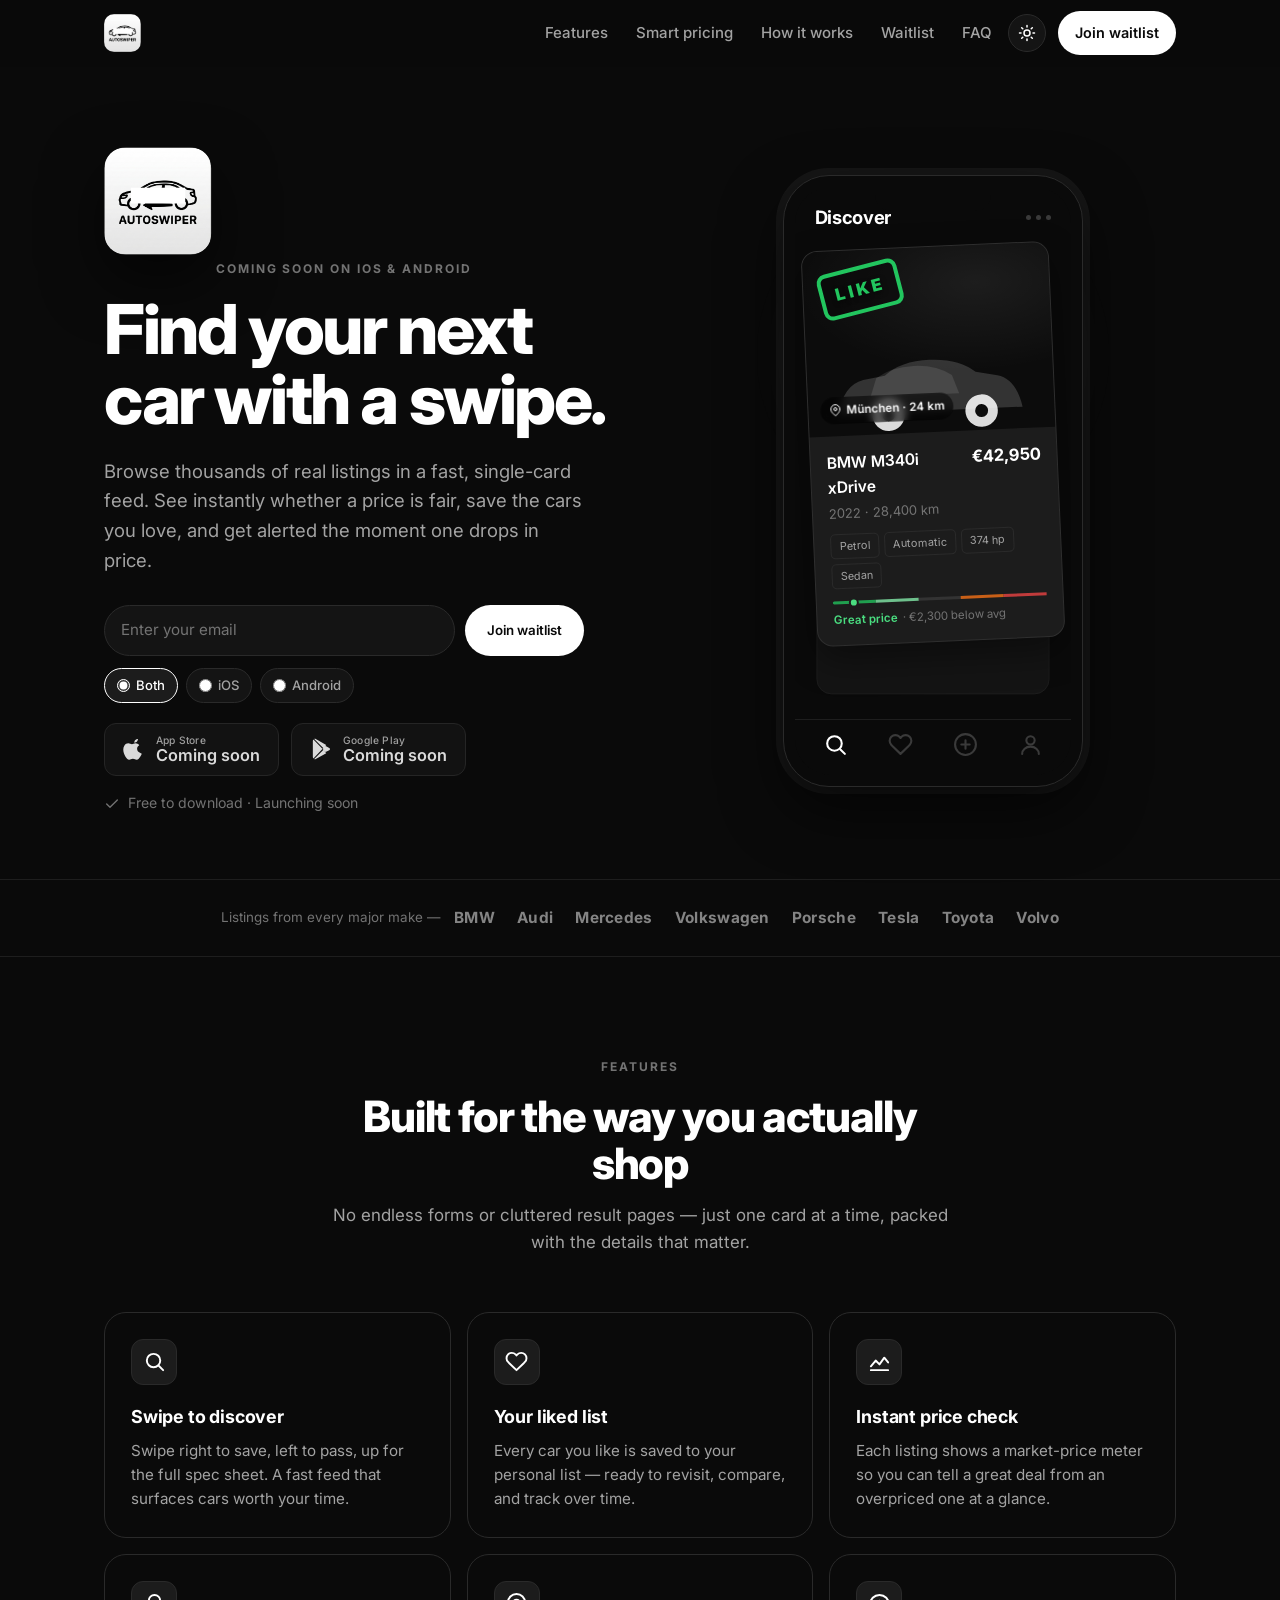
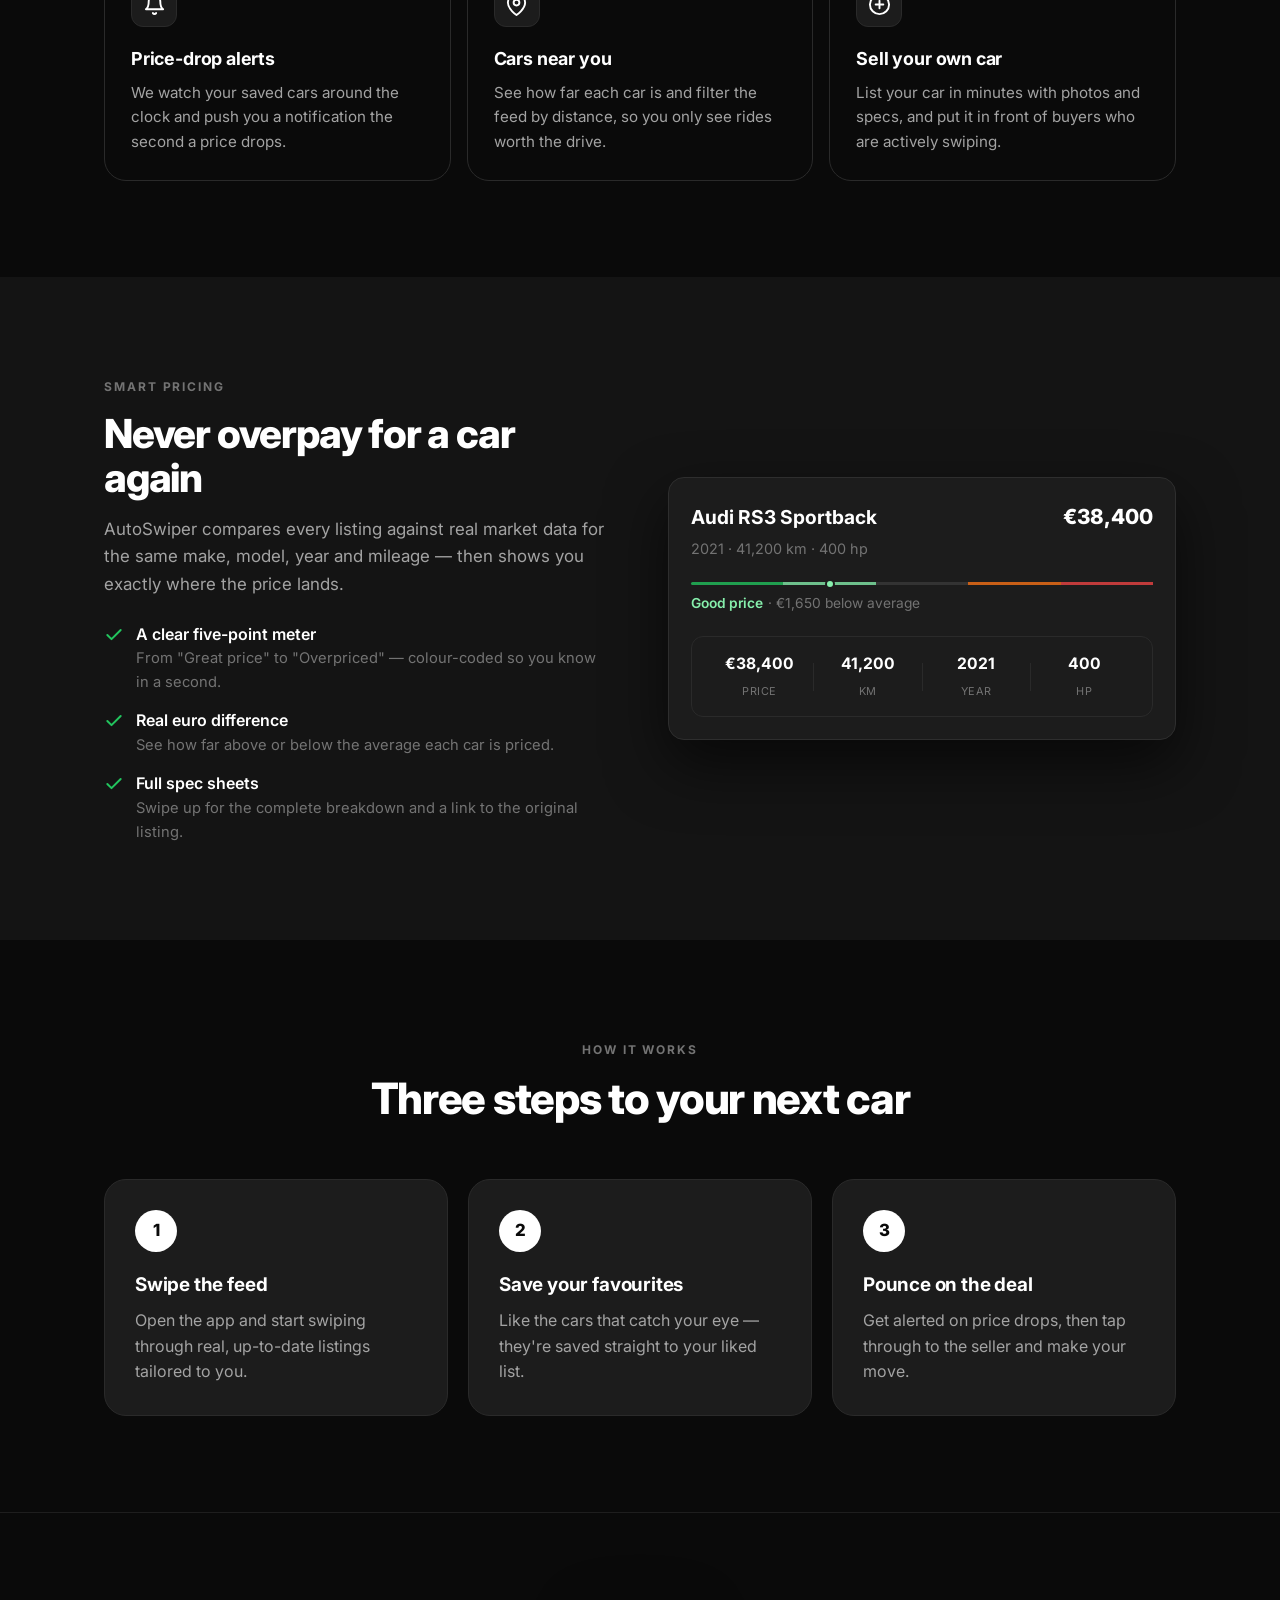
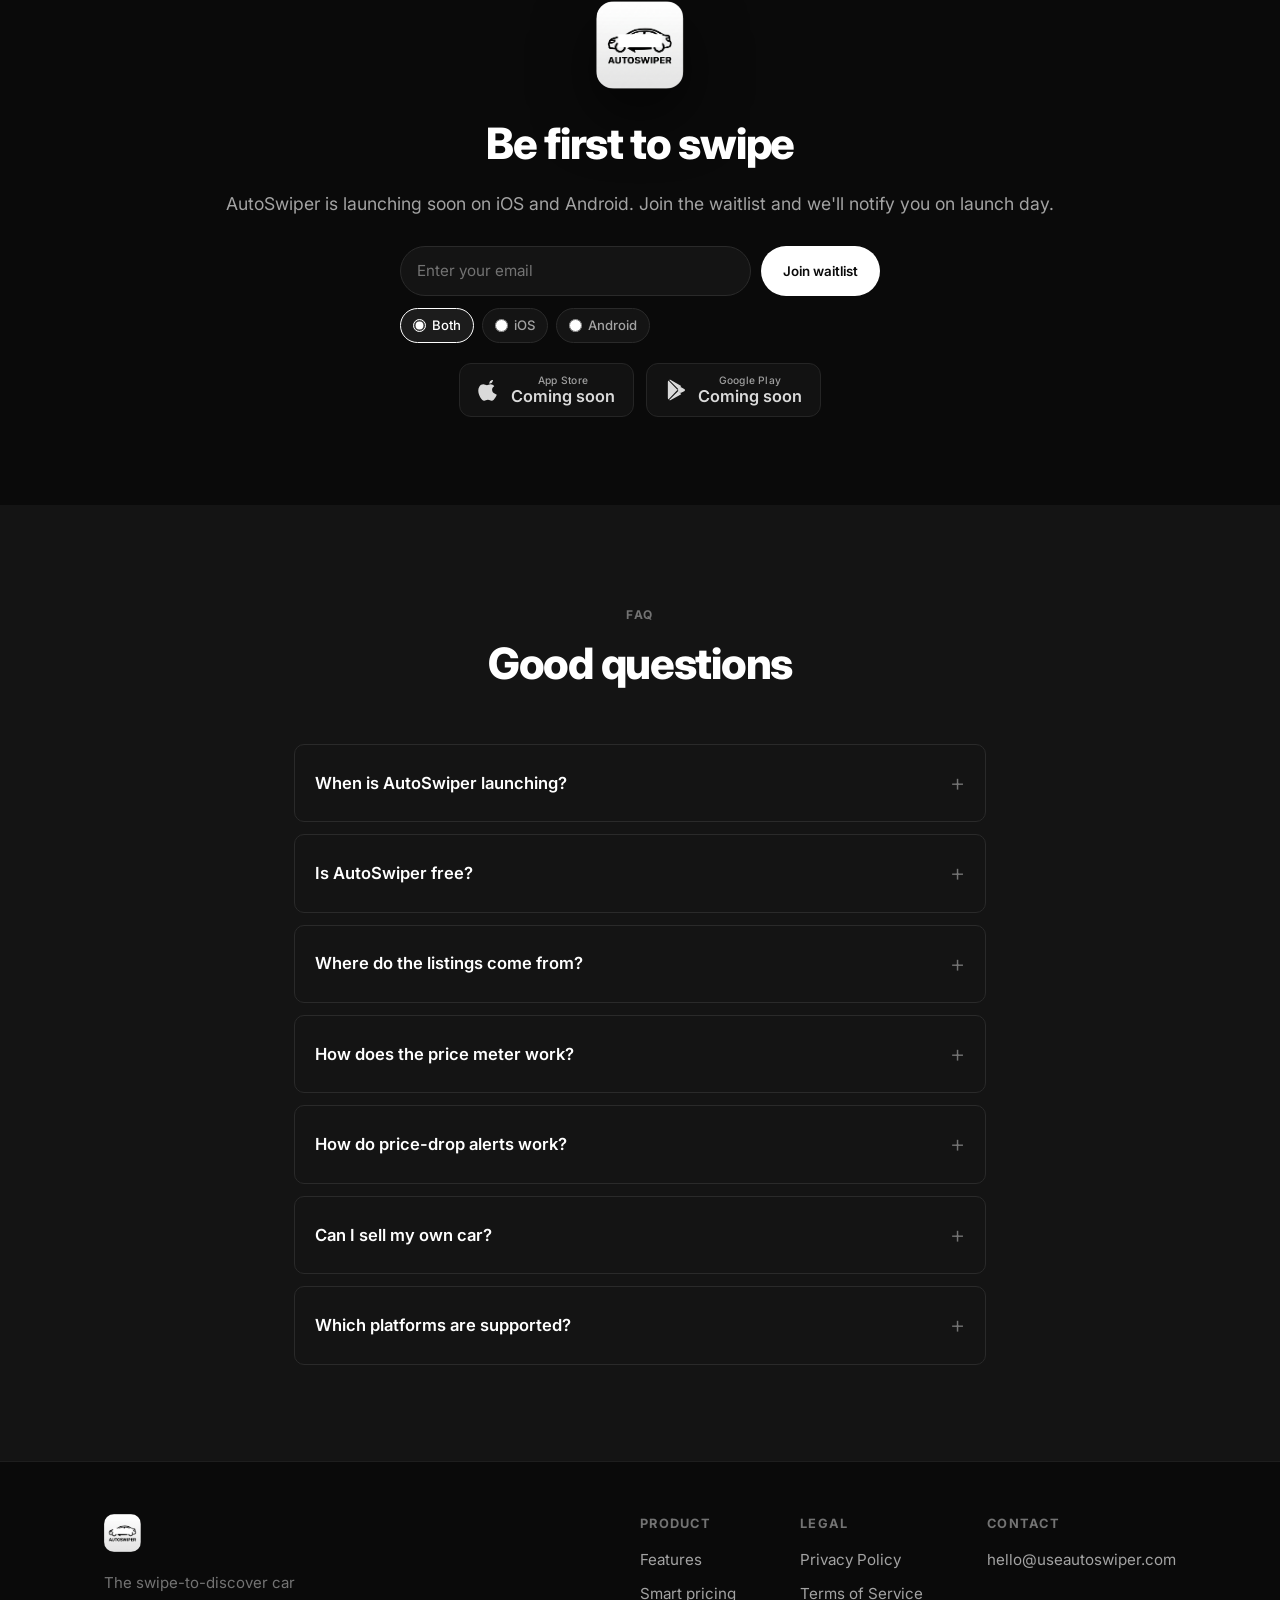
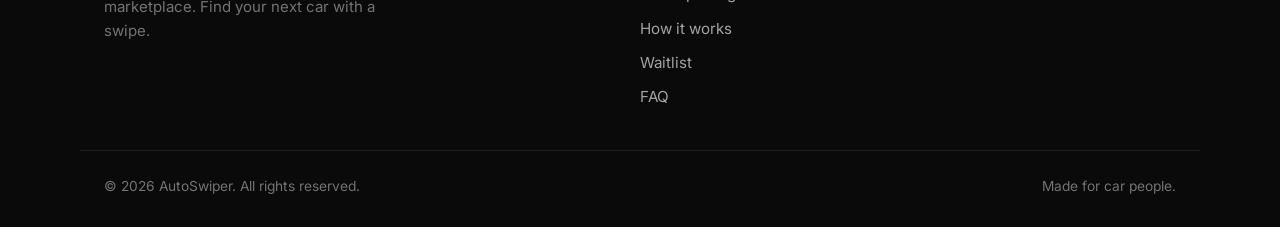
==== index.html @ e8d4571c "Add app logo, working waitlist, and coming-soon store badges. Replace download CTAs with email sign-" ====
<!DOCTYPE html>
<html lang="en">
<head>
  <meta name='impact-site-verification' value='1210ed28-a370-45bc-b503-5ffaf824a054'>
  <meta charset="UTF-8" />
  <meta name="viewport" content="width=device-width, initial-scale=1.0" />
  <title>AutoSwiper — Find your next car with a swipe</title>
  <meta name="description" content="AutoSwiper is the swipe-to-discover car marketplace. Browse thousands of real listings, see instantly whether a price is fair, save your favourites, and get alerted the moment a price drops." />

  <meta property="og:title" content="AutoSwiper — Find your next car with a swipe" />
  <meta property="og:description" content="Swipe through real car listings, spot a good deal instantly, and get price-drop alerts." />
  <meta property="og:type" content="website" />
  <meta property="og:url" content="https://www.useautoswiper.com" />
  <meta property="og:image" content="assets/logo.png" />
  <meta name="theme-color" content="#0a0a0a" />

  <link rel="icon" type="image/png" href="assets/icon.png" />
  <link rel="apple-touch-icon" href="assets/logo.png" />
  <link rel="preconnect" href="https://fonts.googleapis.com" />
  <link rel="preconnect" href="https://fonts.gstatic.com" crossorigin />
  <link href="https://fonts.googleapis.com/css2?family=Inter:wght@400;500;600;700;800;900&display=swap" rel="stylesheet" />
  <link rel="stylesheet" href="assets/styles.css" />

  <!-- Set theme before paint to avoid a flash -->
  <script>
    (function () {
      try {
        var t = localStorage.getItem('autoswiper-theme');
        if (t === 'light') document.documentElement.setAttribute('data-theme', 'light');
      } catch (e) {}
    })();
  </script>
</head>
<body>
  <!-- impact.com site verification (fallback if meta-tag crawl fails) -->
  <p style="display:none" aria-hidden="true">Impact-Site-Verification: 1210ed28-a370-45bc-b503-5ffaf824a054</p>
  <!-- ===== Navbar ===== -->
  <header class="nav" id="nav">
    <div class="container nav__inner">
      <a class="brand" href="#top">
        <img class="brand__logo brand__logo--full" src="assets/logo.png" alt="AutoSwiper" />
      </a>
      <nav class="nav__links">
        <a href="#features">Features</a>
        <a href="#pricing-meter">Smart pricing</a>
        <a href="#how">How it works</a>
        <a href="#waitlist">Waitlist</a>
        <a href="#faq">FAQ</a>
      </nav>
      <div class="nav__actions">
        <button class="theme-toggle" id="themeToggle" type="button" aria-label="Toggle dark / light theme">
          <svg class="icon-sun" viewBox="0 0 24 24" width="18" height="18" fill="none" stroke="currentColor" stroke-width="2" stroke-linecap="round" stroke-linejoin="round"><circle cx="12" cy="12" r="4"/><path d="M12 2v2M12 20v2M4.93 4.93l1.41 1.41M17.66 17.66l1.41 1.41M2 12h2M20 12h2M6.34 17.66l-1.41 1.41M19.07 4.93l-1.41 1.41"/></svg>
          <svg class="icon-moon" viewBox="0 0 24 24" width="18" height="18" fill="none" stroke="currentColor" stroke-width="2" stroke-linecap="round" stroke-linejoin="round"><path d="M21 12.79A9 9 0 1 1 11.21 3 7 7 0 0 0 21 12.79z"/></svg>
        </button>
        <a href="#waitlist" class="btn btn--sm btn--primary">Join waitlist</a>
      </div>
    </div>
  </header>

  <main id="top">
    <!-- ===== Hero ===== -->
    <section class="hero">
      <div class="container hero__inner">
        <div class="hero__copy">
          <img class="hero__logo" src="assets/logo.png" alt="AutoSwiper" width="120" height="120" />
          <span class="eyebrow">Coming soon on iOS &amp; Android</span>
          <h1 class="hero__title">Find your next car with a swipe.</h1>
          <p class="hero__sub">
            Browse thousands of real listings in a fast, single-card feed. See
            instantly whether a price is fair, save the cars you love, and get
            alerted the moment one drops in price.
          </p>

          <form class="waitlist" data-waitlist-form id="waitlist">
            <div class="waitlist__row">
              <input class="waitlist__input" type="email" name="email" placeholder="Enter your email" required autocomplete="email" aria-label="Email address" />
              <button class="btn btn--primary waitlist__submit" type="submit">Join waitlist</button>
            </div>
            <fieldset class="waitlist__platforms">
              <legend class="sr-only">Preferred platform</legend>
              <label class="waitlist__pill"><input type="radio" name="platform" value="both" checked /> Both</label>
              <label class="waitlist__pill"><input type="radio" name="platform" value="ios" /> iOS</label>
              <label class="waitlist__pill"><input type="radio" name="platform" value="android" /> Android</label>
            </fieldset>
            <input class="waitlist__hp" type="text" name="company" tabindex="-1" autocomplete="off" aria-hidden="true" />
            <p class="waitlist__status" data-waitlist-status hidden></p>
          </form>

          <div class="badges badges--soon" id="get">
            <div class="store-badge store-badge--soon">
              <svg viewBox="0 0 24 24" width="22" height="22" aria-hidden="true"><path fill="currentColor" d="M16.36 1c.05 1.06-.38 2.1-1.07 2.85-.7.78-1.85 1.37-2.97 1.28-.06-1.04.41-2.12 1.08-2.83C14.08 1.5 15.32.95 16.36 1zM20.5 17.2c-.55 1.27-.82 1.84-1.53 2.96-.99 1.57-2.39 3.53-4.12 3.54-1.54.01-1.93-1-4.02-.99-2.09.01-2.52 1.01-4.06.99-1.73-.02-3.05-1.78-4.04-3.35C-.06 16.1-.36 11.04 1.43 8.34c1.07-1.6 2.76-2.54 4.35-2.54 1.62 0 2.64 1.04 3.98 1.04 1.3 0 2.09-1.04 3.97-1.04 1.42 0 2.92.78 3.99 2.12-3.5 1.92-2.93 6.92.78 8.28z"/></svg>
              <span><small>App Store</small>Coming soon</span>
            </div>
            <div class="store-badge store-badge--soon">
              <svg viewBox="0 0 24 24" width="22" height="22" aria-hidden="true"><path fill="currentColor" d="M3.6 1.8c-.3.3-.5.8-.5 1.4v17.6c0 .6.2 1.1.5 1.4l.1.1L13.5 12v-.2L3.7 1.7l-.1.1zM17 15.3l-3.3-3.3v-.2L17 8.7l.1.1 3.9 2.2c1.1.6 1.1 1.7 0 2.4L17 15.3zM14.7 12.8 4.6 22.9c.4.4 1 .4 1.7.1l11.4-6.5-3-3.7zM6.3 1L17.7 7.5l-3 3.7L4.6 1.1c.5-.4 1.2-.4 1.7-.1z"/></svg>
              <span><small>Google Play</small>Coming soon</span>
            </div>
          </div>
          <p class="hero__note">
            <svg viewBox="0 0 24 24" fill="none" stroke="currentColor" stroke-width="2" stroke-linecap="round" stroke-linejoin="round"><path d="M20 6L9 17l-5-5"/></svg>
            Free to download · Launching soon
          </p>
        </div>

        <!-- Phone mockup (mirrors the real Discover screen) -->
        <div class="device-wrap" aria-hidden="true">
          <div class="phone">
            <div class="phone__notch"></div>
            <div class="screen">
              <div class="screen__top">
                <span class="screen__title">Discover</span>
                <span class="dots"><span></span><span></span><span></span></span>
              </div>

              <div class="deck">
                <div class="deck__behind"></div>
                <div class="car-card">
                  <div class="car-card__img">
                    <span class="car-badge">LIKE</span>
                    <span class="pill-loc">
                      <svg viewBox="0 0 24 24" fill="none" stroke="currentColor" stroke-width="2"><path d="M21 10c0 7-9 13-9 13s-9-6-9-13a9 9 0 0 1 18 0z"/><circle cx="12" cy="10" r="3"/></svg>
                      München · 24 km
                    </span>
                    <svg class="car-art" viewBox="0 0 200 104" aria-hidden="true">
                      <path d="M14 80 q5-27 24-31 l20-3 q15-13 42-13 27 0 42 13 l20 4 q17 4 22 30 H14z" fill="currentColor" opacity="0.16"/>
                      <path d="M50 48 q14-10 35-10 21 0 35 10 l6 17 H44z" fill="currentColor" opacity="0.10"/>
                      <circle cx="60" cy="82" r="15" fill="currentColor" opacity="0.85"/><circle cx="60" cy="82" r="6" fill="var(--image-bg)"/>
                      <circle cx="146" cy="82" r="15" fill="currentColor" opacity="0.85"/><circle cx="146" cy="82" r="6" fill="var(--image-bg)"/>
                    </svg>
                  </div>
                  <div class="car-card__info">
                    <div class="car-card__row">
                      <strong>BMW M340i xDrive</strong>
                      <span class="car-card__price">€42,950</span>
                    </div>
                    <div class="car-card__stats">2022 · 28,400 km</div>
                    <div class="car-card__chips">
                      <span>Petrol</span><span>Automatic</span><span>374 hp</span><span>Sedan</span>
                    </div>
                    <div class="meter">
                      <div class="meter__track">
                        <i style="background:#22c55e"></i><i style="background:#86efac"></i><i style="background:var(--text-faint)"></i><i style="background:#f97316"></i><i style="background:#ef4444"></i>
                        <span class="meter__dot" style="left:10%;background:#4ade80"></span>
                      </div>
                      <div class="meter__label"><b style="color:#4ade80">Great price</b><span>· €2,300 below avg</span></div>
                    </div>
                  </div>
                </div>
              </div>

              <div class="tabbar">
                <span class="active"><svg viewBox="0 0 24 24" fill="none" stroke="currentColor" stroke-width="2" stroke-linecap="round" stroke-linejoin="round"><circle cx="11" cy="11" r="7"/><path d="M21 21l-4.3-4.3"/></svg></span>
                <span><svg viewBox="0 0 24 24" fill="none" stroke="currentColor" stroke-width="2" stroke-linecap="round" stroke-linejoin="round"><path d="M20.8 4.6a5.5 5.5 0 0 0-7.8 0L12 5.7l-1-1.1a5.5 5.5 0 0 0-7.8 7.8l1 1.1L12 21l7.8-7.5 1-1.1a5.5 5.5 0 0 0 0-7.8z"/></svg></span>
                <span><svg viewBox="0 0 24 24" fill="none" stroke="currentColor" stroke-width="2" stroke-linecap="round" stroke-linejoin="round"><circle cx="12" cy="12" r="10"/><path d="M12 8v8M8 12h8"/></svg></span>
                <span><svg viewBox="0 0 24 24" fill="none" stroke="currentColor" stroke-width="2" stroke-linecap="round" stroke-linejoin="round"><circle cx="12" cy="8" r="4"/><path d="M4 21c0-4 3.6-7 8-7s8 3 8 7"/></svg></span>
              </div>
            </div>
          </div>
        </div>
      </div>
    </section>

    <!-- ===== Brand strip ===== -->
    <section class="marquee">
      <div class="container marquee__inner">
        <span class="marquee__label">Listings from every major make —</span>
        <div class="marquee__brands">
          <span>BMW</span><span>Audi</span><span>Mercedes</span><span>Volkswagen</span><span>Porsche</span><span>Tesla</span><span>Toyota</span><span>Volvo</span>
        </div>
      </div>
    </section>

    <!-- ===== Features ===== -->
    <section class="section" id="features">
      <div class="container">
        <div class="section__head">
          <span class="eyebrow">Features</span>
          <h2>Built for the way you actually shop</h2>
          <p>No endless forms or cluttered result pages — just one card at a time, packed with the details that matter.</p>
        </div>
        <div class="features">
          <article class="feature">
            <div class="feature__icon"><svg viewBox="0 0 24 24" fill="none" stroke="currentColor" stroke-width="2" stroke-linecap="round" stroke-linejoin="round"><circle cx="11" cy="11" r="7"/><path d="M21 21l-4.3-4.3"/></svg></div>
            <h3>Swipe to discover</h3>
            <p>Swipe right to save, left to pass, up for the full spec sheet. A fast feed that surfaces cars worth your time.</p>
          </article>
          <article class="feature">
            <div class="feature__icon"><svg viewBox="0 0 24 24" fill="none" stroke="currentColor" stroke-width="2" stroke-linecap="round" stroke-linejoin="round"><path d="M20.8 4.6a5.5 5.5 0 0 0-7.8 0L12 5.7l-1-1.1a5.5 5.5 0 0 0-7.8 7.8l1 1.1L12 21l7.8-7.5 1-1.1a5.5 5.5 0 0 0 0-7.8z"/></svg></div>
            <h3>Your liked list</h3>
            <p>Every car you like is saved to your personal list — ready to revisit, compare, and track over time.</p>
          </article>
          <article class="feature">
            <div class="feature__icon"><svg viewBox="0 0 24 24" fill="none" stroke="currentColor" stroke-width="2" stroke-linecap="round" stroke-linejoin="round"><path d="M3 17l5-6 4 4 5-7 4 5"/><path d="M3 21h18"/></svg></div>
            <h3>Instant price check</h3>
            <p>Each listing shows a market-price meter so you can tell a great deal from an overpriced one at a glance.</p>
          </article>
          <article class="feature">
            <div class="feature__icon"><svg viewBox="0 0 24 24" fill="none" stroke="currentColor" stroke-width="2" stroke-linecap="round" stroke-linejoin="round"><path d="M18 8a6 6 0 0 0-12 0c0 7-3 9-3 9h18s-3-2-3-9z"/><path d="M13.7 21a2 2 0 0 1-3.4 0"/></svg></div>
            <h3>Price-drop alerts</h3>
            <p>We watch your saved cars around the clock and push you a notification the second a price drops.</p>
          </article>
          <article class="feature">
            <div class="feature__icon"><svg viewBox="0 0 24 24" fill="none" stroke="currentColor" stroke-width="2" stroke-linecap="round" stroke-linejoin="round"><path d="M21 10c0 7-9 13-9 13s-9-6-9-13a9 9 0 0 1 18 0z"/><circle cx="12" cy="10" r="3"/></svg></div>
            <h3>Cars near you</h3>
            <p>See how far each car is and filter the feed by distance, so you only see rides worth the drive.</p>
          </article>
          <article class="feature">
            <div class="feature__icon"><svg viewBox="0 0 24 24" fill="none" stroke="currentColor" stroke-width="2" stroke-linecap="round" stroke-linejoin="round"><circle cx="12" cy="12" r="10"/><path d="M12 8v8M8 12h8"/></svg></div>
            <h3>Sell your own car</h3>
            <p>List your car in minutes with photos and specs, and put it in front of buyers who are actively swiping.</p>
          </article>
        </div>
      </div>
    </section>

    <!-- ===== Smart pricing showcase ===== -->
    <section class="section section--alt" id="pricing-meter">
      <div class="container showcase">
        <div class="showcase__copy">
          <span class="eyebrow">Smart pricing</span>
          <h2>Never overpay for a car again</h2>
          <p>AutoSwiper compares every listing against real market data for the same make, model, year and mileage — then shows you exactly where the price lands.</p>
          <ul class="checklist">
            <li>
              <svg viewBox="0 0 24 24" fill="none" stroke="currentColor" stroke-width="2.4" stroke-linecap="round" stroke-linejoin="round"><path d="M20 6L9 17l-5-5"/></svg>
              <div><b>A clear five-point meter</b><span>From "Great price" to "Overpriced" — colour-coded so you know in a second.</span></div>
            </li>
            <li>
              <svg viewBox="0 0 24 24" fill="none" stroke="currentColor" stroke-width="2.4" stroke-linecap="round" stroke-linejoin="round"><path d="M20 6L9 17l-5-5"/></svg>
              <div><b>Real euro difference</b><span>See how far above or below the average each car is priced.</span></div>
            </li>
            <li>
              <svg viewBox="0 0 24 24" fill="none" stroke="currentColor" stroke-width="2.4" stroke-linecap="round" stroke-linejoin="round"><path d="M20 6L9 17l-5-5"/></svg>
              <div><b>Full spec sheets</b><span>Swipe up for the complete breakdown and a link to the original listing.</span></div>
            </li>
          </ul>
        </div>

        <div class="demo-card">
          <div class="demo-card__row">
            <strong>Audi RS3 Sportback</strong>
            <span class="price">€38,400</span>
          </div>
          <div class="demo-card__stats">2021 · 41,200 km · 400 hp</div>
          <div class="meter">
            <div class="meter__track">
              <i style="background:#22c55e"></i><i style="background:#86efac"></i><i style="background:var(--text-faint)"></i><i style="background:#f97316"></i><i style="background:#ef4444"></i>
              <span class="meter__dot" style="left:30%;background:#86efac"></span>
            </div>
            <div class="meter__label"><b style="color:#86efac">Good price</b><span>· €1,650 below average</span></div>
          </div>
          <div class="keynums">
            <div><b>€38,400</b><small>Price</small></div>
            <i></i>
            <div><b>41,200</b><small>km</small></div>
            <i></i>
            <div><b>2021</b><small>Year</small></div>
            <i></i>
            <div><b>400</b><small>HP</small></div>
          </div>
        </div>
      </div>
    </section>

    <!-- ===== How it works ===== -->
    <section class="section" id="how">
      <div class="container">
        <div class="section__head">
          <span class="eyebrow">How it works</span>
          <h2>Three steps to your next car</h2>
        </div>
        <div class="steps">
          <div class="step">
            <span class="step__num">1</span>
            <h3>Swipe the feed</h3>
            <p>Open the app and start swiping through real, up-to-date listings tailored to you.</p>
          </div>
          <div class="step">
            <span class="step__num">2</span>
            <h3>Save your favourites</h3>
            <p>Like the cars that catch your eye — they're saved straight to your liked list.</p>
          </div>
          <div class="step">
            <span class="step__num">3</span>
            <h3>Pounce on the deal</h3>
            <p>Get alerted on price drops, then tap through to the seller and make your move.</p>
          </div>
        </div>
      </div>
    </section>

    <!-- ===== CTA ===== -->
    <section class="cta" id="waitlist-bottom">
      <div class="container">
        <img class="cta__logo" src="assets/logo.png" alt="" width="88" height="88" aria-hidden="true" />
        <h2>Be first to swipe</h2>
        <p>AutoSwiper is launching soon on iOS and Android. Join the waitlist and we'll notify you on launch day.</p>
        <form class="waitlist waitlist--centered" data-waitlist-form>
          <div class="waitlist__row">
            <input class="waitlist__input" type="email" name="email" placeholder="Enter your email" required autocomplete="email" aria-label="Email address" />
            <button class="btn btn--primary waitlist__submit" type="submit">Join waitlist</button>
          </div>
          <fieldset class="waitlist__platforms">
            <legend class="sr-only">Preferred platform</legend>
            <label class="waitlist__pill"><input type="radio" name="platform" value="both" checked /> Both</label>
            <label class="waitlist__pill"><input type="radio" name="platform" value="ios" /> iOS</label>
            <label class="waitlist__pill"><input type="radio" name="platform" value="android" /> Android</label>
          </fieldset>
          <input class="waitlist__hp" type="text" name="company" tabindex="-1" autocomplete="off" aria-hidden="true" />
          <p class="waitlist__status" data-waitlist-status hidden></p>
        </form>
        <div class="badges badges--soon">
          <div class="store-badge store-badge--soon">
            <svg viewBox="0 0 24 24" width="22" height="22" aria-hidden="true"><path fill="currentColor" d="M16.36 1c.05 1.06-.38 2.1-1.07 2.85-.7.78-1.85 1.37-2.97 1.28-.06-1.04.41-2.12 1.08-2.83C14.08 1.5 15.32.95 16.36 1zM20.5 17.2c-.55 1.27-.82 1.84-1.53 2.96-.99 1.57-2.39 3.53-4.12 3.54-1.54.01-1.93-1-4.02-.99-2.09.01-2.52 1.01-4.06.99-1.73-.02-3.05-1.78-4.04-3.35C-.06 16.1-.36 11.04 1.43 8.34c1.07-1.6 2.76-2.54 4.35-2.54 1.62 0 2.64 1.04 3.98 1.04 1.3 0 2.09-1.04 3.97-1.04 1.42 0 2.92.78 3.99 2.12-3.5 1.92-2.93 6.92.78 8.28z"/></svg>
            <span><small>App Store</small>Coming soon</span>
          </div>
          <div class="store-badge store-badge--soon">
            <svg viewBox="0 0 24 24" width="22" height="22" aria-hidden="true"><path fill="currentColor" d="M3.6 1.8c-.3.3-.5.8-.5 1.4v17.6c0 .6.2 1.1.5 1.4l.1.1L13.5 12v-.2L3.7 1.7l-.1.1zM17 15.3l-3.3-3.3v-.2L17 8.7l.1.1 3.9 2.2c1.1.6 1.1 1.7 0 2.4L17 15.3zM14.7 12.8 4.6 22.9c.4.4 1 .4 1.7.1l11.4-6.5-3-3.7zM6.3 1L17.7 7.5l-3 3.7L4.6 1.1c.5-.4 1.2-.4 1.7-.1z"/></svg>
            <span><small>Google Play</small>Coming soon</span>
          </div>
        </div>
      </div>
    </section>

    <!-- ===== FAQ ===== -->
    <section class="section section--alt" id="faq">
      <div class="container container--narrow">
        <div class="section__head">
          <span class="eyebrow">FAQ</span>
          <h2>Good questions</h2>
        </div>
        <div class="faq">
          <details class="faq__item">
            <summary>When is AutoSwiper launching?</summary>
            <p>We're putting the finishing touches on the app now. Join the waitlist above and we'll email you the moment it's live on the App Store and Google Play.</p>
          </details>
          <details class="faq__item">
            <summary>Is AutoSwiper free?</summary>
            <p>Yes. Downloading the app, swiping, saving cars and getting price-drop alerts will be free. An optional Pro subscription unlocks extra features, and the free version is supported by occasional ads.</p>
          </details>
          <details class="faq__item">
            <summary>Where do the listings come from?</summary>
            <p>AutoSwiper aggregates public listings from third-party automotive platforms and from sellers who list directly in the app. We don't own, sell, or inspect the vehicles — every deal happens directly between you and the seller.</p>
          </details>
          <details class="faq__item">
            <summary>How does the price meter work?</summary>
            <p>For each car we estimate a fair market value based on the make, model, year and mileage, then show where the asking price sits — from "Great price" to "Overpriced" — along with the euro difference from the average.</p>
          </details>
          <details class="faq__item">
            <summary>How do price-drop alerts work?</summary>
            <p>When you like a car it's added to your list and we keep an eye on it. If the price drops, you get an instant push notification so you can act before someone else does.</p>
          </details>
          <details class="faq__item">
            <summary>Can I sell my own car?</summary>
            <p>Absolutely. You can create a listing in minutes with photos and specs and put it in front of buyers who are actively swiping.</p>
          </details>
          <details class="faq__item">
            <summary>Which platforms are supported?</summary>
            <p>AutoSwiper is coming soon to both iOS and Android. Join the waitlist to get notified on launch day.</p>
          </details>
        </div>
      </div>
    </section>
  </main>

  <!-- ===== Footer ===== -->
  <footer class="footer">
    <div class="container footer__inner">
      <div class="footer__brand">
        <a class="brand" href="#top">
          <img class="brand__logo brand__logo--full" src="assets/logo.png" alt="AutoSwiper" />
        </a>
        <p>The swipe-to-discover car marketplace. Find your next car with a swipe.</p>
      </div>
      <div class="footer__cols">
        <div class="footer__col">
          <h4>Product</h4>
          <a href="#features">Features</a>
          <a href="#pricing-meter">Smart pricing</a>
          <a href="#how">How it works</a>
          <a href="#waitlist">Waitlist</a>
          <a href="#faq">FAQ</a>
        </div>
        <div class="footer__col">
          <h4>Legal</h4>
          <a href="privacy.html">Privacy Policy</a>
          <a href="terms.html">Terms of Service</a>
        </div>
        <div class="footer__col">
          <h4>Contact</h4>
          <a href="mailto:hello@useautoswiper.com">hello@useautoswiper.com</a>
        </div>
      </div>
    </div>
    <div class="container footer__bottom">
      <span>© <span id="year"></span> AutoSwiper. All rights reserved.</span>
      <span>Made for car people.</span>
    </div>
  </footer>

  <script src="assets/config.js"></script>
  <script src="assets/main.js"></script>
  <script src="assets/waitlist.js"></script>
</body>
</html>
---- assets/styles.css ----
/* ============================================================
   AutoSwiper — site styles
   Palette mirrors the app's design tokens (lib/ui.ts):
   monochrome accents, dark default + optional light theme.
   ============================================================ */

/* ---- Dark (default) ---- */
:root {
  --bg: #0a0a0a;
  --surface: #141414;
  --surface-raised: #1c1c1c;
  --border: #2a2a2a;
  --border-subtle: #1e1e1e;
  --text: #ffffff;
  --text-secondary: #a3a3a3;
  --text-muted: #737373;
  --text-faint: #3a3a3a;
  --accent: #ffffff;
  --accent-fg: #0a0a0a;
  --card: #1c1c1c;
  --card-border: #2e2e2e;
  --image-bg: #0c0c0c;
  --success: #22c55e;
  --danger: #ef4444;
  --shadow: 0 24px 60px rgba(0, 0, 0, 0.6);

  --radius: 10px;
  --radius-lg: 16px;
  --radius-xl: 22px;
  --maxw: 1120px;
  --font: 'Inter', -apple-system, BlinkMacSystemFont, 'Segoe UI', Roboto, system-ui, sans-serif;
}

/* ---- Light ---- */
[data-theme='light'] {
  --bg: #f2f2f7;
  --surface: #ffffff;
  --surface-raised: #f9f9f9;
  --border: #e0e0e0;
  --border-subtle: #ebebeb;
  --text: #0a0a0a;
  --text-secondary: #4a4a4a;
  --text-muted: #8a8a8a;
  --text-faint: #b0b0b0;
  --accent: #0a0a0a;
  --accent-fg: #ffffff;
  --card: #ffffff;
  --card-border: #e8e8e8;
  --image-bg: #f0f0f0;
  --shadow: 0 24px 60px rgba(0, 0, 0, 0.14);
}

* { box-sizing: border-box; margin: 0; padding: 0; }

html { scroll-behavior: smooth; scroll-padding-top: 80px; }

body {
  font-family: var(--font);
  background: var(--bg);
  color: var(--text);
  line-height: 1.6;
  -webkit-font-smoothing: antialiased;
  overflow-x: hidden;
  transition: background 0.3s ease, color 0.3s ease;
}

a { color: inherit; text-decoration: none; }
svg { display: block; }

.container { width: 100%; max-width: var(--maxw); margin: 0 auto; padding: 0 24px; }
.container--narrow { max-width: 740px; }

.eyebrow {
  display: inline-block;
  font-size: 0.75rem;
  font-weight: 700;
  letter-spacing: 0.16em;
  text-transform: uppercase;
  color: var(--text-muted);
  margin-bottom: 16px;
}

/* ===================== Buttons ===================== */
.btn {
  display: inline-flex;
  align-items: center;
  justify-content: center;
  gap: 8px;
  font-family: inherit;
  font-weight: 600;
  border-radius: 999px;
  border: 1px solid transparent;
  cursor: pointer;
  transition: transform 0.15s ease, opacity 0.2s ease, background 0.2s ease, border-color 0.2s ease;
}
.btn--sm { padding: 9px 16px; font-size: 0.9rem; }
.btn--primary { background: var(--accent); color: var(--accent-fg); }
.btn--primary:hover { transform: translateY(-1px); opacity: 0.9; }
.btn--ghost { background: transparent; color: var(--text); border-color: var(--border); }
.btn--ghost:hover { border-color: var(--text-muted); }

/* App-store style badges (monochrome, theme-aware) */
.badges { display: flex; flex-wrap: wrap; gap: 12px; }
.store-badge {
  display: inline-flex;
  align-items: center;
  gap: 11px;
  padding: 11px 18px;
  border-radius: 12px;
  background: var(--accent);
  color: var(--accent-fg);
  font-weight: 600;
  transition: transform 0.15s ease, opacity 0.2s ease;
}
.store-badge:hover { transform: translateY(-2px); opacity: 0.92; }
.store-badge span { display: flex; flex-direction: column; line-height: 1.12; font-size: 1.02rem; }
.store-badge small { font-size: 0.64rem; font-weight: 500; opacity: 0.7; letter-spacing: 0.02em; }
.store-badge--soon {
  background: var(--surface);
  color: var(--text);
  border: 1px solid var(--border);
  cursor: default;
  opacity: 0.85;
}
.store-badge--soon:hover { transform: none; opacity: 0.85; }
.badges--soon { margin-top: 4px; }

/* ===================== Waitlist ===================== */
.sr-only {
  position: absolute; width: 1px; height: 1px; padding: 0; margin: -1px;
  overflow: hidden; clip: rect(0,0,0,0); white-space: nowrap; border: 0;
}
.waitlist { margin: 24px 0 20px; max-width: 480px; }
.waitlist--centered { margin-left: auto; margin-right: auto; }
.waitlist__row {
  display: flex; gap: 10px; flex-wrap: wrap;
}
.waitlist__input {
  flex: 1; min-width: 200px;
  padding: 12px 16px;
  border-radius: 999px;
  border: 1px solid var(--border);
  background: var(--surface);
  color: var(--text);
  font: inherit; font-size: 0.95rem;
  transition: border-color 0.2s ease;
}
.waitlist__input::placeholder { color: var(--text-muted); }
.waitlist__input:focus { outline: none; border-color: var(--text-muted); }
.waitlist__submit { flex-shrink: 0; padding: 12px 22px; border: none; cursor: pointer; }
.waitlist__submit:disabled { opacity: 0.6; cursor: wait; }
.waitlist__platforms {
  display: flex; flex-wrap: wrap; gap: 8px;
  margin-top: 12px; padding: 0; border: none;
}
.waitlist__pill {
  display: inline-flex; align-items: center; gap: 6px;
  padding: 6px 12px; border-radius: 999px;
  border: 1px solid var(--border);
  background: var(--surface);
  color: var(--text-secondary);
  font-size: 0.82rem; font-weight: 500;
  cursor: pointer; transition: border-color 0.2s ease, color 0.2s ease;
}
.waitlist__pill:has(input:checked) {
  border-color: var(--text);
  color: var(--text);
  background: var(--surface-raised);
}
.waitlist__pill input { accent-color: var(--text); }
.waitlist__hp { position: absolute; left: -9999px; opacity: 0; height: 0; width: 0; }
.waitlist__status {
  margin-top: 12px; font-size: 0.9rem; line-height: 1.45;
}
.waitlist__status--success { color: var(--success); }
.waitlist__status--error { color: var(--danger); }
.waitlist__status--loading { color: var(--text-muted); }

.hero__logo {
  width: 108px; height: 108px;
  border-radius: 22px;
  margin-bottom: 18px;
  box-shadow: var(--shadow);
}
.cta__logo {
  width: 88px; height: 88px;
  border-radius: 18px;
  margin: 0 auto 20px;
  display: block;
  box-shadow: var(--shadow);
}

/* ===================== Nav ===================== */
.nav {
  position: sticky;
  top: 0;
  z-index: 50;
  background: color-mix(in srgb, var(--bg) 72%, transparent);
  backdrop-filter: blur(16px);
  -webkit-backdrop-filter: blur(16px);
  border-bottom: 1px solid transparent;
  transition: border-color 0.2s ease, background 0.3s ease;
}
.nav.is-scrolled { border-bottom-color: var(--border-subtle); }
.nav__inner { display: flex; align-items: center; justify-content: space-between; height: 66px; gap: 16px; }
.brand { display: inline-flex; align-items: center; gap: 10px; font-weight: 800; letter-spacing: -0.02em; }
.brand__logo { width: 30px; height: 30px; border-radius: 8px; }
.brand__logo--full { width: auto; height: 38px; border-radius: 10px; }
.brand__name { font-size: 1.12rem; }
.nav__links { display: flex; gap: 28px; margin-left: auto; }
.nav__links a { font-size: 0.94rem; color: var(--text-secondary); font-weight: 500; transition: color 0.2s ease; }
.nav__links a:hover { color: var(--text); }
.nav__actions { display: flex; align-items: center; gap: 12px; }

/* Theme toggle */
.theme-toggle {
  width: 38px; height: 38px;
  display: grid; place-items: center;
  border-radius: 50%;
  border: 1px solid var(--border);
  background: var(--surface);
  color: var(--text);
  cursor: pointer;
  transition: border-color 0.2s ease, transform 0.15s ease;
}
.theme-toggle:hover { border-color: var(--text-muted); }
.theme-toggle:active { transform: scale(0.92); }
.theme-toggle .icon-moon { display: none; }
.theme-toggle .icon-sun { display: block; }
[data-theme='light'] .theme-toggle .icon-moon { display: block; }
[data-theme='light'] .theme-toggle .icon-sun { display: none; }

/* ===================== Hero ===================== */
.hero { position: relative; padding: 80px 0 64px; }
.hero__inner {
  display: grid;
  grid-template-columns: 1.05fr 0.95fr;
  gap: 48px;
  align-items: center;
}
.hero__title {
  font-size: clamp(2.7rem, 5.6vw, 4.3rem);
  font-weight: 800;
  line-height: 1.02;
  letter-spacing: -0.035em;
  margin-bottom: 22px;
}
.hero__sub { font-size: 1.16rem; color: var(--text-secondary); max-width: 480px; margin-bottom: 30px; }
.hero__note { margin-top: 16px; color: var(--text-muted); font-size: 0.88rem; display: flex; align-items: center; gap: 8px; }
.hero__note svg { width: 16px; height: 16px; }

/* ===================== Phone mockup ===================== */
.device-wrap { display: flex; justify-content: center; position: relative; }
.device-wrap::before {
  content: '';
  position: absolute;
  width: 360px; height: 360px;
  border-radius: 50%;
  background: radial-gradient(circle, color-mix(in srgb, var(--text) 8%, transparent), transparent 70%);
  filter: blur(10px);
  z-index: 0;
}
.phone {
  position: relative;
  z-index: 1;
  width: 300px;
  height: 612px;
  background: var(--bg);
  border-radius: 46px;
  padding: 11px;
  border: 1px solid var(--border);
  box-shadow: var(--shadow), 0 0 0 7px color-mix(in srgb, var(--text) 5%, transparent);
  animation: float 6.5s ease-in-out infinite;
}
@keyframes float { 0%,100% { transform: translateY(0); } 50% { transform: translateY(-12px); } }
.phone__notch {
  position: absolute; top: 11px; left: 50%; transform: translateX(-50%);
  width: 116px; height: 24px; background: var(--bg);
  border-radius: 0 0 16px 16px; z-index: 4;
}
.screen {
  position: relative;
  width: 100%; height: 100%;
  background: var(--bg);
  border-radius: 36px;
  overflow: hidden;
  display: flex;
  flex-direction: column;
}
.screen__top {
  display: flex; align-items: center; justify-content: space-between;
  padding: 16px 20px 10px;
}
.screen__title { font-size: 1.15rem; font-weight: 700; letter-spacing: -0.02em; }
.screen__top .dots { display: flex; gap: 5px; }
.screen__top .dots span { width: 5px; height: 5px; border-radius: 50%; background: var(--text-faint); }

.deck { position: relative; flex: 1; margin: 4px 14px 0; }
.deck__behind {
  position: absolute; left: 50%; top: 8px; transform: translateX(-50%) scale(0.94);
  width: 100%; height: 96%; border-radius: 16px;
  background: var(--surface-raised); border: 1px solid var(--border); opacity: 0.6;
}

/* The car card — mirrors components/SwipeCard.tsx */
.car-card {
  position: relative;
  border-radius: 16px;
  overflow: hidden;
  background: var(--card);
  border: 1px solid var(--card-border);
  box-shadow: 0 14px 34px rgba(0,0,0,0.4);
  transform: rotate(-2.5deg);
}
.car-card__img {
  position: relative;
  aspect-ratio: 4 / 3;
  background:
    radial-gradient(120% 80% at 70% 20%, color-mix(in srgb, var(--text) 7%, transparent), transparent 60%),
    var(--image-bg);
  display: flex; align-items: flex-end; justify-content: center;
  overflow: hidden;
}
.car-card__img svg.car-art { width: 88%; margin-bottom: -2%; }
.car-badge {
  position: absolute;
  top: 16px; left: 16px;
  font-weight: 900;
  font-size: 1.05rem;
  letter-spacing: 0.18em;
  padding: 6px 12px;
  border-radius: 9px;
  border: 4px solid var(--success);
  color: var(--success);
  background: rgba(0,0,0,0.32);
  transform: rotate(-12deg);
  text-shadow: 0 2px 5px rgba(0,0,0,0.5);
}
.pill-loc {
  position: absolute; left: 12px; bottom: 12px;
  display: inline-flex; align-items: center; gap: 5px;
  background: rgba(0,0,0,0.55); color: #fff;
  font-size: 0.72rem; font-weight: 600;
  padding: 4px 9px; border-radius: 999px;
  backdrop-filter: blur(4px);
}
.pill-loc svg { width: 12px; height: 12px; }
.car-card__info { padding: 13px 16px 15px; }
.car-card__row { display: flex; align-items: baseline; justify-content: space-between; gap: 8px; }
.car-card__row strong { font-size: 0.98rem; font-weight: 600; }
.car-card__price { font-size: 1.04rem; font-weight: 700; flex-shrink: 0; }
.car-card__stats { color: var(--text-muted); font-size: 0.82rem; margin-top: 3px; }
.car-card__chips { display: flex; flex-wrap: wrap; gap: 5px; margin-top: 10px; }
.car-card__chips span {
  font-size: 0.68rem; color: var(--text-secondary);
  padding: 3px 8px; border-radius: 5px;
  background: var(--surface-raised); border: 1px solid var(--border);
}

/* Valuation meter — mirrors the in-card price meter */
.meter { margin-top: 12px; }
.meter__track { display: flex; gap: 0; height: 3px; border-radius: 2px; overflow: visible; position: relative; }
.meter__track i { flex: 1; height: 3px; opacity: 0.78; }
.meter__track i:first-child { border-radius: 2px 0 0 2px; }
.meter__track i:last-child { border-radius: 0 2px 2px 0; }
.meter__dot {
  position: absolute; top: 50%; width: 10px; height: 10px; border-radius: 50%;
  transform: translate(-50%, -50%); border: 2px solid var(--card);
}
.meter__label { display: flex; gap: 5px; align-items: baseline; margin-top: 7px; font-size: 0.72rem; }
.meter__label b { font-weight: 600; }
.meter__label span { color: var(--text-muted); }

/* Bottom tab bar — mirrors app/(tabs)/_layout.tsx */
.tabbar {
  display: flex; justify-content: space-around; align-items: center;
  padding: 12px 8px 18px;
  border-top: 1px solid var(--border-subtle);
  background: var(--bg);
}
.tabbar svg { width: 25px; height: 25px; color: var(--text-faint); }
.tabbar .active svg { color: var(--text); }

/* ===================== Logo strip ===================== */
.marquee { border-top: 1px solid var(--border-subtle); border-bottom: 1px solid var(--border-subtle); padding: 26px 0; }
.marquee__inner { display: flex; align-items: center; justify-content: center; gap: 14px; flex-wrap: wrap; }
.marquee__label { color: var(--text-muted); font-size: 0.84rem; }
.marquee__brands { display: flex; flex-wrap: wrap; gap: 10px 22px; justify-content: center; }
.marquee__brands span { color: var(--text-secondary); font-weight: 700; letter-spacing: 0.02em; font-size: 0.96rem; opacity: 0.8; }

/* ===================== Sections ===================== */
.section { padding: 96px 0; }
.section--alt { background: var(--surface); }
.section__head { max-width: 640px; margin: 0 auto 56px; text-align: center; }
.section__head h2 { font-size: clamp(2rem, 4vw, 2.7rem); font-weight: 800; letter-spacing: -0.03em; line-height: 1.1; margin-bottom: 14px; }
.section__head p { color: var(--text-secondary); font-size: 1.06rem; }

/* ===================== Features ===================== */
.features { display: grid; grid-template-columns: repeat(3, 1fr); gap: 16px; }
.feature {
  background: var(--bg);
  border: 1px solid var(--border);
  border-radius: var(--radius-xl);
  padding: 26px;
  transition: transform 0.2s ease, border-color 0.2s ease;
}
.section--alt .feature { background: var(--surface-raised); }
.feature:hover { transform: translateY(-4px); border-color: var(--text-faint); }
.feature__icon {
  width: 46px; height: 46px; border-radius: 12px;
  display: grid; place-items: center; margin-bottom: 18px;
  background: var(--surface-raised); border: 1px solid var(--border);
  color: var(--text);
}
.section--alt .feature__icon { background: var(--bg); }
.feature__icon svg { width: 23px; height: 23px; }
.feature h3 { font-size: 1.12rem; margin-bottom: 7px; letter-spacing: -0.01em; }
.feature p { color: var(--text-secondary); font-size: 0.95rem; }

/* ===================== Showcase (smart pricing) ===================== */
.showcase { display: grid; grid-template-columns: 1fr 1fr; gap: 56px; align-items: center; }
.showcase__copy h2 { font-size: clamp(1.9rem, 3.6vw, 2.5rem); font-weight: 800; letter-spacing: -0.03em; line-height: 1.1; margin-bottom: 16px; }
.showcase__copy p { color: var(--text-secondary); font-size: 1.06rem; margin-bottom: 24px; }
.checklist { display: flex; flex-direction: column; gap: 14px; }
.checklist li { list-style: none; display: flex; gap: 12px; align-items: flex-start; color: var(--text); }
.checklist svg { width: 20px; height: 20px; flex-shrink: 0; margin-top: 3px; color: var(--success); }
.checklist b { font-weight: 600; }
.checklist span { display: block; color: var(--text-muted); font-size: 0.92rem; }

/* Pricing card demo */
.demo-card {
  background: var(--card);
  border: 1px solid var(--card-border);
  border-radius: var(--radius-lg);
  padding: 22px;
  box-shadow: var(--shadow);
}
.demo-card__row { display: flex; justify-content: space-between; align-items: baseline; }
.demo-card__row strong { font-size: 1.2rem; }
.demo-card__row .price { font-size: 1.3rem; font-weight: 800; }
.demo-card__stats { color: var(--text-muted); font-size: 0.9rem; margin-top: 4px; margin-bottom: 22px; }
.demo-card .meter__label { font-size: 0.86rem; }
.demo-card .keynums {
  display: flex; align-items: center; margin-top: 22px;
  background: var(--surface-raised); border: 1px solid var(--border); border-radius: 12px; padding: 14px;
}
.demo-card .keynums > div { flex: 1; text-align: center; }
.demo-card .keynums b { display: block; font-size: 0.98rem; }
.demo-card .keynums small { color: var(--text-muted); font-size: 0.68rem; text-transform: uppercase; letter-spacing: 0.5px; }
.demo-card .keynums i { width: 1px; height: 28px; background: var(--border); }

/* ===================== Steps ===================== */
.steps { display: grid; grid-template-columns: repeat(3, 1fr); gap: 20px; }
.step { padding: 30px; border-radius: var(--radius-xl); background: var(--surface-raised); border: 1px solid var(--border); }
.step__num {
  display: inline-grid; place-items: center; width: 42px; height: 42px; border-radius: 50%;
  background: var(--accent); color: var(--accent-fg); font-weight: 800; font-size: 1.05rem; margin-bottom: 18px;
}
.step h3 { font-size: 1.18rem; margin-bottom: 8px; letter-spacing: -0.01em; }
.step p { color: var(--text-secondary); }

/* ===================== CTA ===================== */
.cta { padding: 88px 0; border-top: 1px solid var(--border-subtle); text-align: center; }
.cta h2 { font-size: clamp(2rem, 4vw, 2.7rem); font-weight: 800; letter-spacing: -0.03em; }
.cta p { color: var(--text-secondary); font-size: 1.1rem; margin: 12px 0 28px; }
.cta .badges { justify-content: center; }

/* ===================== FAQ ===================== */
.faq { display: flex; flex-direction: column; gap: 12px; }
.faq__item { background: var(--surface); border: 1px solid var(--border); border-radius: var(--radius); padding: 2px 20px; }
.faq__item summary {
  cursor: pointer; font-weight: 600; font-size: 1.04rem; padding: 17px 0;
  list-style: none; display: flex; justify-content: space-between; align-items: center; gap: 16px;
}
.faq__item summary::-webkit-details-marker { display: none; }
.faq__item summary::after { content: '+'; color: var(--text-muted); font-size: 1.5rem; font-weight: 300; transition: transform 0.2s ease; }
.faq__item[open] summary::after { transform: rotate(45deg); }
.faq__item p { color: var(--text-secondary); padding: 0 0 18px; }

/* ===================== Footer ===================== */
.footer { border-top: 1px solid var(--border-subtle); padding: 52px 0 30px; }
.footer__inner { display: flex; justify-content: space-between; gap: 40px; flex-wrap: wrap; padding-bottom: 30px; }
.footer__brand p { color: var(--text-muted); margin-top: 12px; font-size: 0.94rem; max-width: 280px; }
.footer__col h4 { font-size: 0.8rem; text-transform: uppercase; letter-spacing: 0.1em; color: var(--text-muted); margin-bottom: 14px; }
.footer__col a { display: block; color: var(--text-secondary); font-size: 0.95rem; margin-bottom: 10px; transition: color 0.2s ease; }
.footer__col a:hover { color: var(--text); }
.footer__cols { display: flex; gap: 64px; flex-wrap: wrap; }
.footer__bottom { border-top: 1px solid var(--border-subtle); padding-top: 24px; color: var(--text-muted); font-size: 0.86rem; display: flex; justify-content: space-between; gap: 12px; flex-wrap: wrap; }

/* ===================== Legal pages ===================== */
.legal { padding: 52px 0 88px; }
.legal__back { color: var(--text-secondary); font-size: 0.94rem; display: inline-flex; align-items: center; gap: 6px; margin-bottom: 28px; }
.legal__back:hover { color: var(--text); }
.legal h1 { font-size: 2.4rem; font-weight: 800; letter-spacing: -0.025em; margin-bottom: 8px; }
.legal__updated { color: var(--text-muted); margin-bottom: 14px; }
.legal__intro { color: var(--text-secondary); font-size: 1.05rem; margin-bottom: 8px; }
.toc {
  background: var(--surface); border: 1px solid var(--border); border-radius: var(--radius-lg);
  padding: 20px 24px; margin: 28px 0 40px;
}
.toc h2 { font-size: 0.8rem; text-transform: uppercase; letter-spacing: 0.1em; color: var(--text-muted); margin-bottom: 12px; }
.toc ol { margin: 0; padding-left: 20px; columns: 2; column-gap: 40px; }
.toc li { margin-bottom: 7px; }
.toc a { color: var(--text-secondary); font-size: 0.94rem; }
.toc a:hover { color: var(--text); }
.legal__content { color: var(--text-secondary); }
.legal__content h2 { color: var(--text); font-size: 1.3rem; margin: 38px 0 12px; scroll-margin-top: 84px; letter-spacing: -0.01em; }
.legal__content h3 { color: var(--text); font-size: 1.02rem; margin: 20px 0 8px; }
.legal__content p { margin-bottom: 14px; }
.legal__content ul { margin: 0 0 16px; padding-left: 22px; }
.legal__content li { margin-bottom: 8px; }
.legal__content a { color: var(--text); text-decoration: underline; text-underline-offset: 2px; }
.legal__content strong { color: var(--text); }

/* ===================== Responsive ===================== */
@media (max-width: 920px) {
  .hero__inner { grid-template-columns: 1fr; text-align: center; }
  .hero__copy { order: 1; }
  .device-wrap { order: 2; }
  .hero__sub { margin-left: auto; margin-right: auto; }
  .badges, .hero__note { justify-content: center; }
  .showcase { grid-template-columns: 1fr; gap: 36px; }
  .features { grid-template-columns: repeat(2, 1fr); }
  .steps { grid-template-columns: 1fr; }
}
@media (max-width: 680px) {
  .nav__links { display: none; }
  .features { grid-template-columns: 1fr; }
  .footer__inner { flex-direction: column; gap: 28px; }
  .footer__cols { gap: 40px; }
  .toc ol { columns: 1; }
  .section { padding: 70px 0; }
  .waitlist__row { flex-direction: column; }
  .waitlist__submit { width: 100%; }
  .hero__logo { width: 92px; height: 92px; }
}
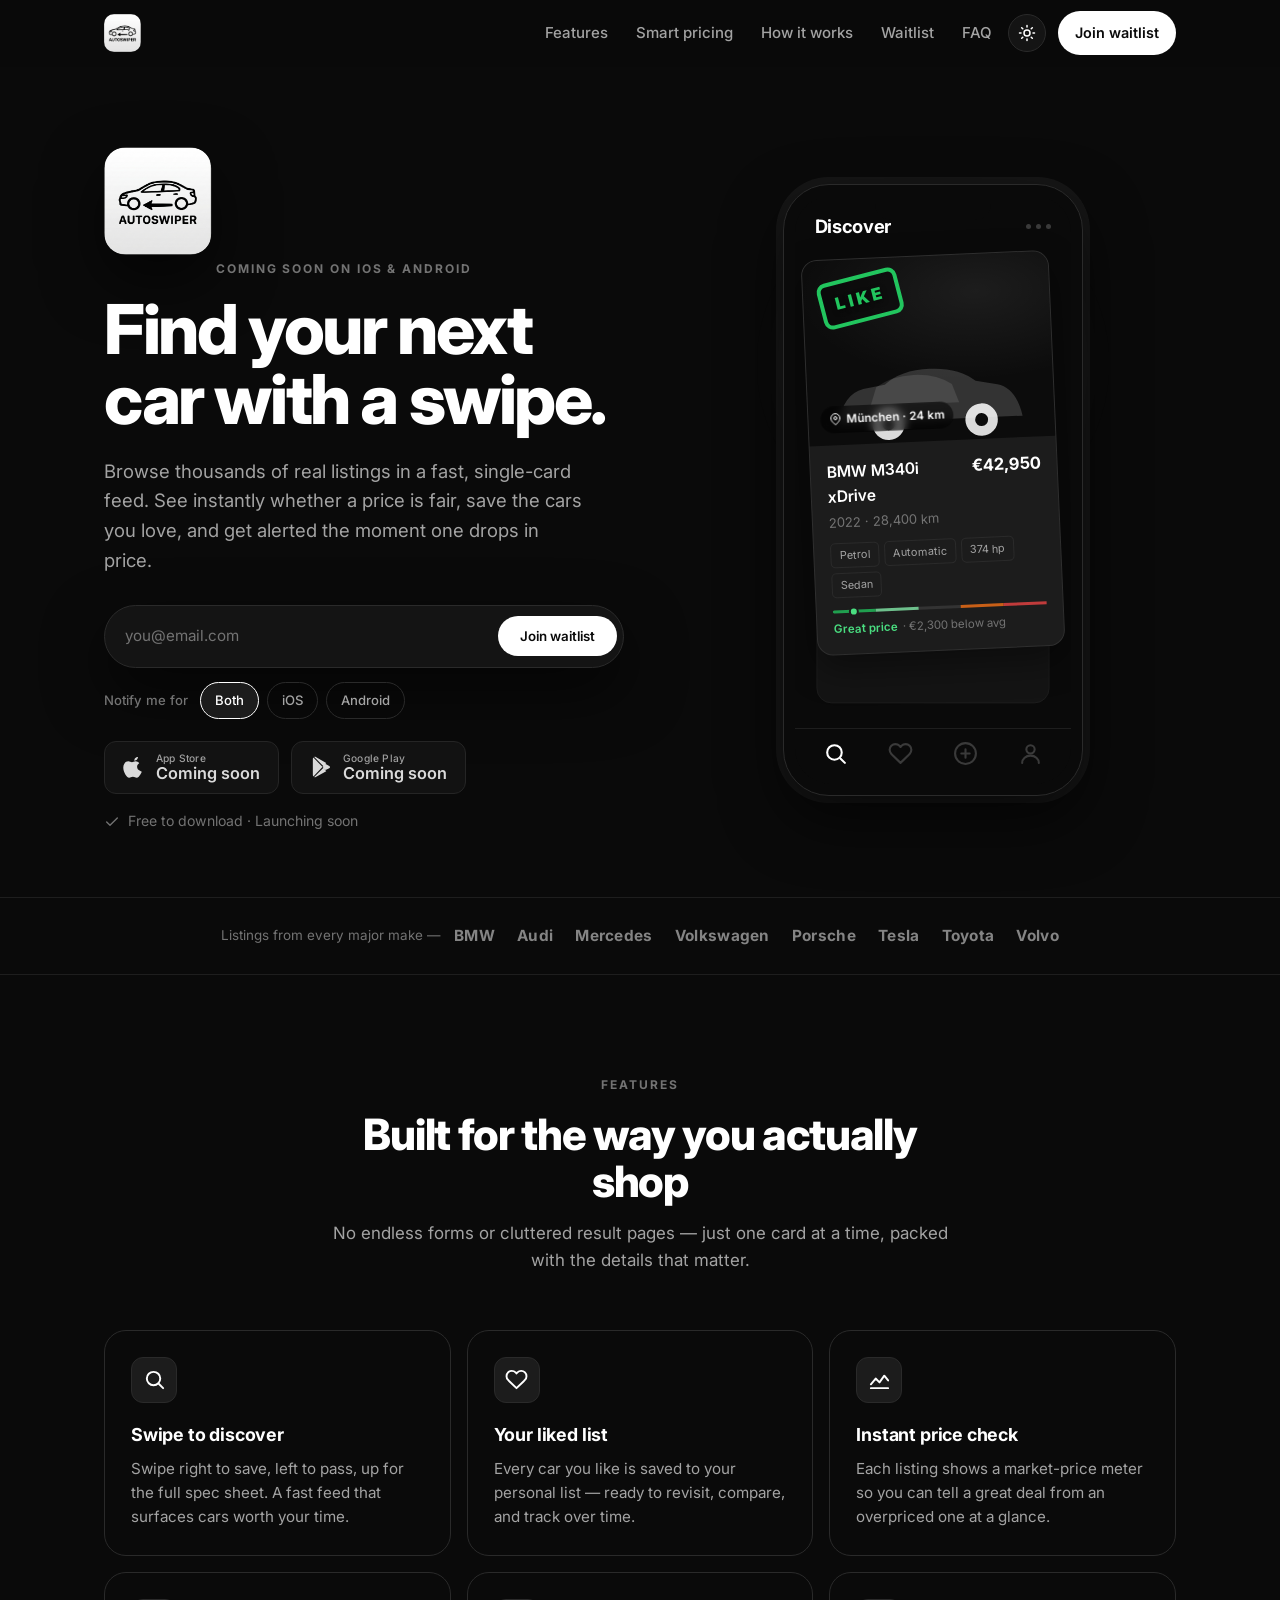
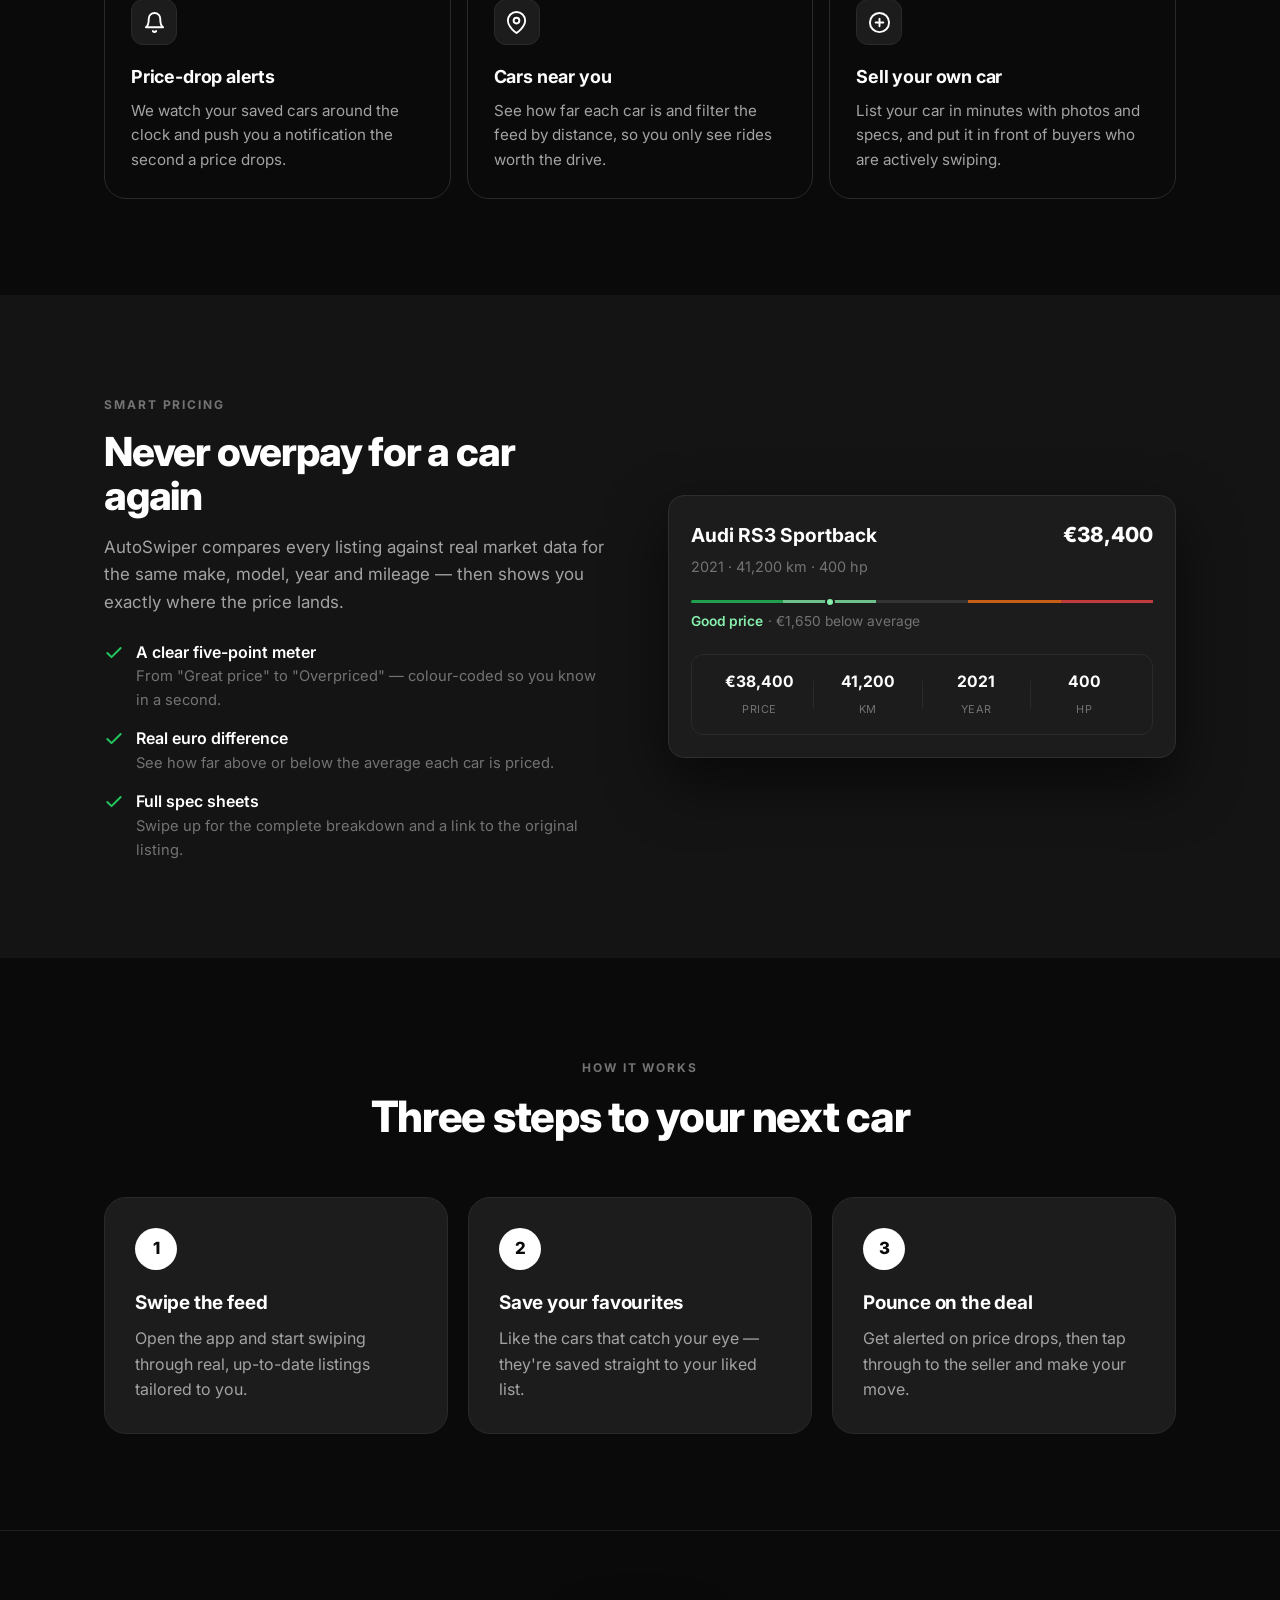
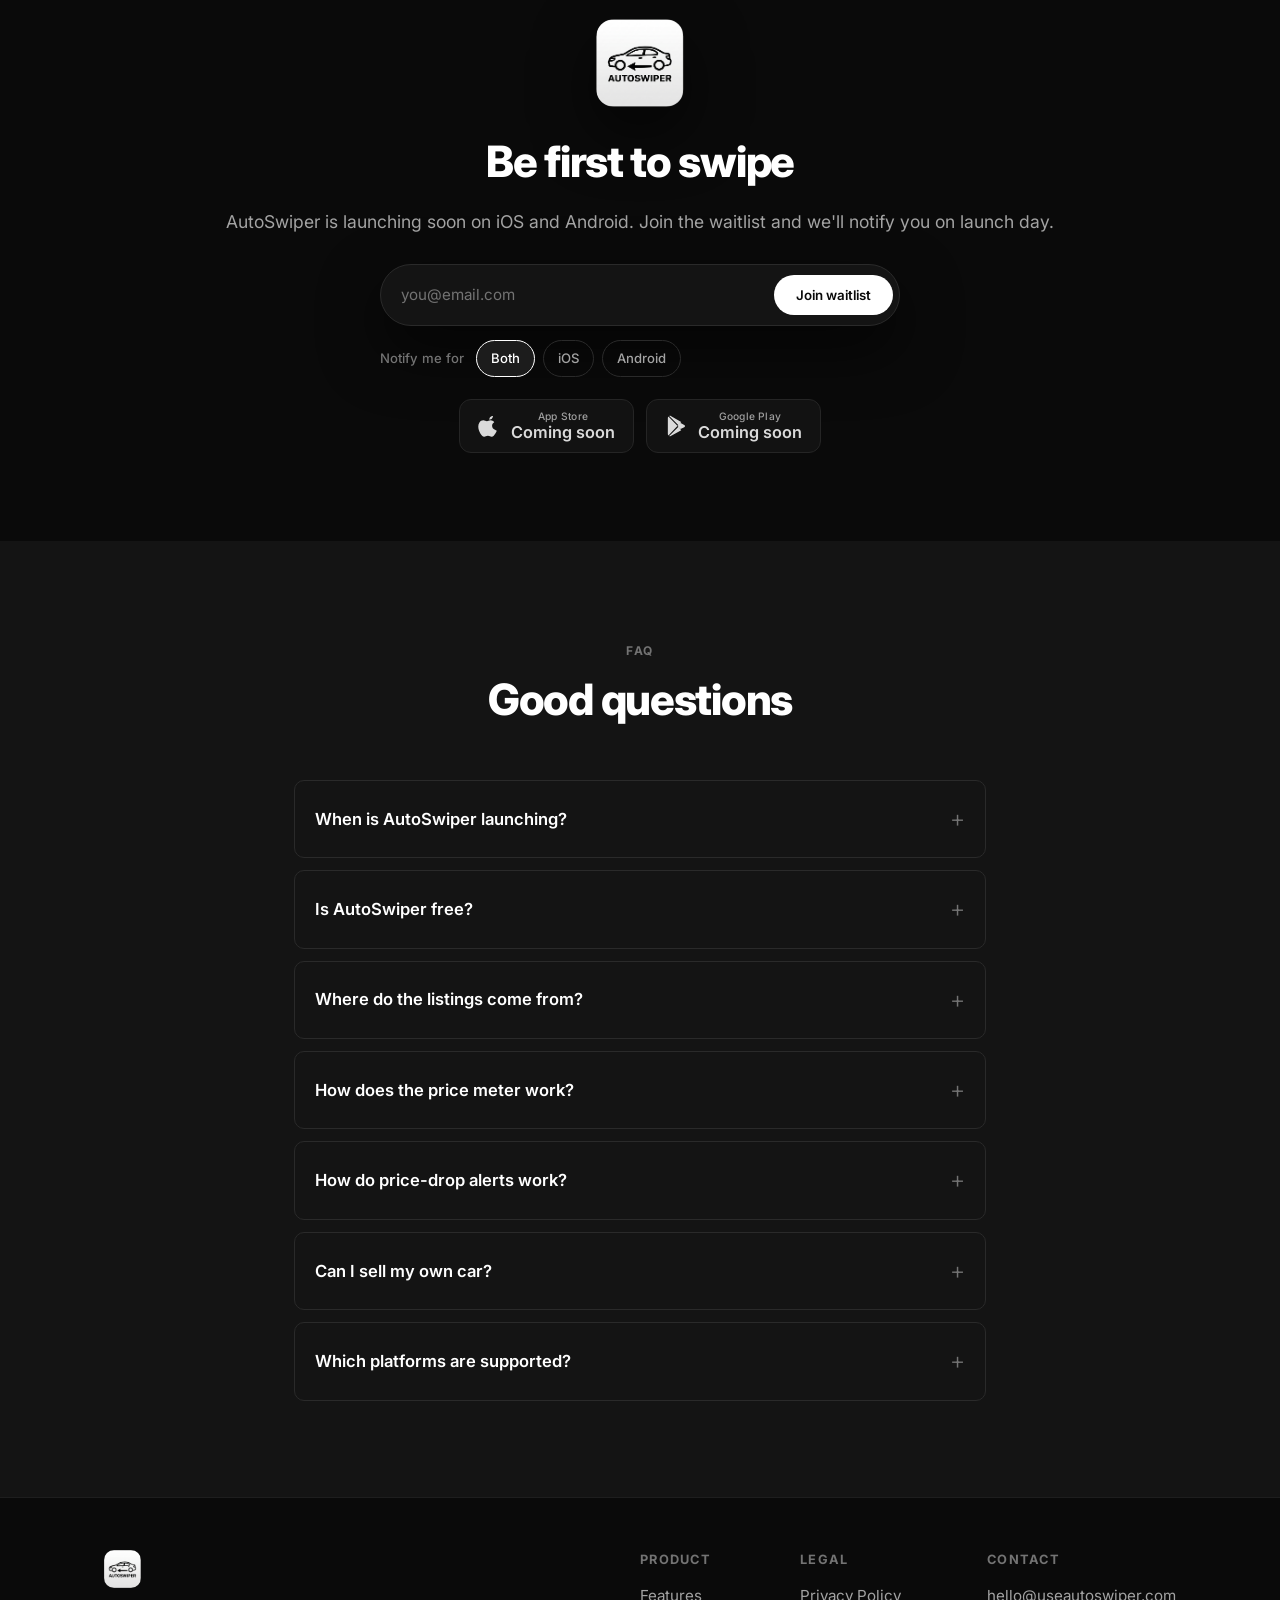
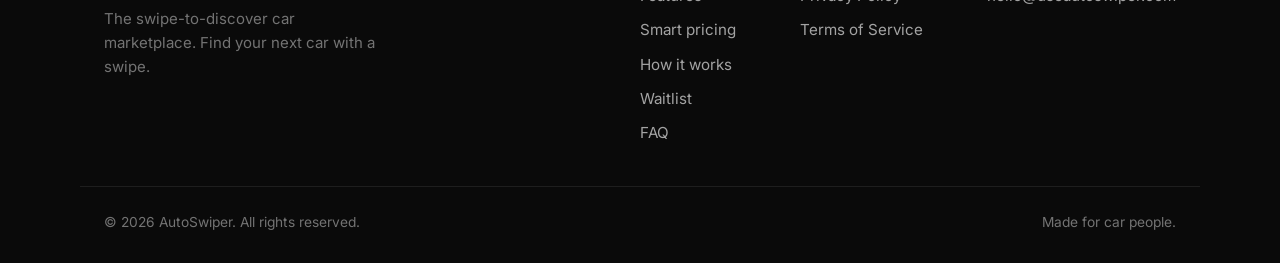
==== commit af4300d1: "Redesign waitlist form with unified pill bar and clean platform toggles. Remove fieldset defaults an" ====
--- a/index.html
+++ b/index.html
@@ -72,17 +72,21 @@
           </p>
 
           <form class="waitlist" data-waitlist-form id="waitlist">
-            <div class="waitlist__row">
-              <input class="waitlist__input" type="email" name="email" placeholder="Enter your email" required autocomplete="email" aria-label="Email address" />
+            <div class="waitlist__bar">
+              <input class="waitlist__input" type="email" name="email" placeholder="you@email.com" required autocomplete="email" aria-label="Email address" />
               <button class="btn btn--primary waitlist__submit" type="submit">Join waitlist</button>
             </div>
-            <fieldset class="waitlist__platforms">
-              <legend class="sr-only">Preferred platform</legend>
-              <label class="waitlist__pill"><input type="radio" name="platform" value="both" checked /> Both</label>
-              <label class="waitlist__pill"><input type="radio" name="platform" value="ios" /> iOS</label>
-              <label class="waitlist__pill"><input type="radio" name="platform" value="android" /> Android</label>
-            </fieldset>
-            <input class="waitlist__hp" type="text" name="company" tabindex="-1" autocomplete="off" aria-hidden="true" />
+            <div class="waitlist__meta" role="group" aria-label="Preferred platform">
+              <span class="waitlist__meta-label">Notify me for</span>
+              <div class="waitlist__pills">
+                <label class="waitlist__pill"><input type="radio" name="platform" value="both" checked /><span>Both</span></label>
+                <label class="waitlist__pill"><input type="radio" name="platform" value="ios" /><span>iOS</span></label>
+                <label class="waitlist__pill"><input type="radio" name="platform" value="android" /><span>Android</span></label>
+              </div>
+            </div>
+            <div class="waitlist__hp" hidden>
+              <input type="text" name="company" tabindex="-1" autocomplete="off" />
+            </div>
             <p class="waitlist__status" data-waitlist-status hidden></p>
           </form>
 
@@ -296,17 +300,21 @@
         <h2>Be first to swipe</h2>
         <p>AutoSwiper is launching soon on iOS and Android. Join the waitlist and we'll notify you on launch day.</p>
         <form class="waitlist waitlist--centered" data-waitlist-form>
-          <div class="waitlist__row">
-            <input class="waitlist__input" type="email" name="email" placeholder="Enter your email" required autocomplete="email" aria-label="Email address" />
+          <div class="waitlist__bar">
+            <input class="waitlist__input" type="email" name="email" placeholder="you@email.com" required autocomplete="email" aria-label="Email address" />
             <button class="btn btn--primary waitlist__submit" type="submit">Join waitlist</button>
           </div>
-          <fieldset class="waitlist__platforms">
-            <legend class="sr-only">Preferred platform</legend>
-            <label class="waitlist__pill"><input type="radio" name="platform" value="both" checked /> Both</label>
-            <label class="waitlist__pill"><input type="radio" name="platform" value="ios" /> iOS</label>
-            <label class="waitlist__pill"><input type="radio" name="platform" value="android" /> Android</label>
-          </fieldset>
-          <input class="waitlist__hp" type="text" name="company" tabindex="-1" autocomplete="off" aria-hidden="true" />
+          <div class="waitlist__meta" role="group" aria-label="Preferred platform">
+            <span class="waitlist__meta-label">Notify me for</span>
+            <div class="waitlist__pills">
+              <label class="waitlist__pill"><input type="radio" name="platform" value="both" checked /><span>Both</span></label>
+              <label class="waitlist__pill"><input type="radio" name="platform" value="ios" /><span>iOS</span></label>
+              <label class="waitlist__pill"><input type="radio" name="platform" value="android" /><span>Android</span></label>
+            </div>
+          </div>
+          <div class="waitlist__hp" hidden>
+            <input type="text" name="company" tabindex="-1" autocomplete="off" />
+          </div>
           <p class="waitlist__status" data-waitlist-status hidden></p>
         </form>
         <div class="badges badges--soon">
--- a/assets/styles.css
+++ b/assets/styles.css
@@ -126,51 +126,114 @@
 .badges--soon { margin-top: 4px; }
 
 /* ===================== Waitlist ===================== */
-.sr-only {
-  position: absolute; width: 1px; height: 1px; padding: 0; margin: -1px;
-  overflow: hidden; clip: rect(0,0,0,0); white-space: nowrap; border: 0;
-}
-.waitlist { margin: 24px 0 20px; max-width: 480px; }
+.waitlist {
+  margin: 28px 0 22px;
+  max-width: 520px;
+}
 .waitlist--centered { margin-left: auto; margin-right: auto; }
-.waitlist__row {
-  display: flex; gap: 10px; flex-wrap: wrap;
-}
+
+.waitlist__bar {
+  display: flex;
+  align-items: center;
+  gap: 8px;
+  padding: 6px 6px 6px 20px;
+  background: var(--surface);
+  border: 1px solid var(--border);
+  border-radius: 999px;
+  box-shadow: var(--shadow);
+  transition: border-color 0.2s ease, box-shadow 0.2s ease;
+}
+.waitlist__bar:focus-within {
+  border-color: var(--text-muted);
+}
+
 .waitlist__input {
-  flex: 1; min-width: 200px;
-  padding: 12px 16px;
+  flex: 1;
+  min-width: 0;
+  padding: 12px 0;
+  border: none;
+  background: transparent;
+  color: var(--text);
+  font: inherit;
+  font-size: 0.95rem;
+}
+.waitlist__input::placeholder { color: var(--text-muted); }
+.waitlist__input:focus { outline: none; }
+
+.waitlist__submit {
+  flex-shrink: 0;
+  padding: 12px 22px;
+  border: none;
+  cursor: pointer;
+  white-space: nowrap;
+}
+.waitlist__submit:disabled { opacity: 0.6; cursor: wait; }
+
+.waitlist__meta {
+  display: flex;
+  align-items: center;
+  gap: 12px;
+  flex-wrap: wrap;
+  margin-top: 14px;
+}
+.waitlist__meta-label {
+  font-size: 0.82rem;
+  font-weight: 500;
+  color: var(--text-muted);
+  white-space: nowrap;
+}
+.waitlist__pills {
+  display: flex;
+  flex-wrap: wrap;
+  gap: 8px;
+}
+
+.waitlist__pill {
+  position: relative;
+  display: inline-flex;
+  cursor: pointer;
+  user-select: none;
+}
+.waitlist__pill input {
+  position: absolute;
+  width: 1px;
+  height: 1px;
+  padding: 0;
+  margin: -1px;
+  overflow: hidden;
+  clip: rect(0, 0, 0, 0);
+  white-space: nowrap;
+  border: 0;
+}
+.waitlist__pill span {
+  display: inline-block;
+  padding: 7px 14px;
   border-radius: 999px;
   border: 1px solid var(--border);
-  background: var(--surface);
+  background: transparent;
+  color: var(--text-secondary);
+  font-size: 0.82rem;
+  font-weight: 500;
+  transition: border-color 0.2s ease, color 0.2s ease, background 0.2s ease;
+}
+.waitlist__pill:hover span {
+  border-color: var(--text-muted);
   color: var(--text);
-  font: inherit; font-size: 0.95rem;
-  transition: border-color 0.2s ease;
-}
-.waitlist__input::placeholder { color: var(--text-muted); }
-.waitlist__input:focus { outline: none; border-color: var(--text-muted); }
-.waitlist__submit { flex-shrink: 0; padding: 12px 22px; border: none; cursor: pointer; }
-.waitlist__submit:disabled { opacity: 0.6; cursor: wait; }
-.waitlist__platforms {
-  display: flex; flex-wrap: wrap; gap: 8px;
-  margin-top: 12px; padding: 0; border: none;
-}
-.waitlist__pill {
-  display: inline-flex; align-items: center; gap: 6px;
-  padding: 6px 12px; border-radius: 999px;
-  border: 1px solid var(--border);
-  background: var(--surface);
-  color: var(--text-secondary);
-  font-size: 0.82rem; font-weight: 500;
-  cursor: pointer; transition: border-color 0.2s ease, color 0.2s ease;
-}
-.waitlist__pill:has(input:checked) {
+}
+.waitlist__pill:has(input:checked) span,
+.waitlist__pill input:focus-visible + span {
   border-color: var(--text);
   color: var(--text);
   background: var(--surface-raised);
 }
-.waitlist__pill input { accent-color: var(--text); }
-.waitlist__hp { position: absolute; left: -9999px; opacity: 0; height: 0; width: 0; }
+
+.waitlist__hp { display: none !important; }
+
 .waitlist__status {
-  margin-top: 12px; font-size: 0.9rem; line-height: 1.45;
+  margin-top: 14px;
+  font-size: 0.88rem;
+  line-height: 1.45;
+  min-height: 1.25em;
 }
 .waitlist__status--success { color: var(--success); }
 .waitlist__status--error { color: var(--danger); }
@@ -518,6 +581,7 @@
   .hero__copy { order: 1; }
   .device-wrap { order: 2; }
   .hero__sub { margin-left: auto; margin-right: auto; }
+  .hero .waitlist { margin-left: auto; margin-right: auto; }
   .badges, .hero__note { justify-content: center; }
   .showcase { grid-template-columns: 1fr; gap: 36px; }
   .features { grid-template-columns: repeat(2, 1fr); }
@@ -530,7 +594,15 @@
   .footer__cols { gap: 40px; }
   .toc ol { columns: 1; }
   .section { padding: 70px 0; }
-  .waitlist__row { flex-direction: column; }
+  .waitlist__bar {
+    flex-direction: column;
+    align-items: stretch;
+    border-radius: var(--radius-lg);
+    padding: 12px;
+    gap: 10px;
+  }
+  .waitlist__input { padding: 10px 8px; text-align: center; }
   .waitlist__submit { width: 100%; }
+  .waitlist__meta { justify-content: center; }
   .hero__logo { width: 92px; height: 92px; }
 }
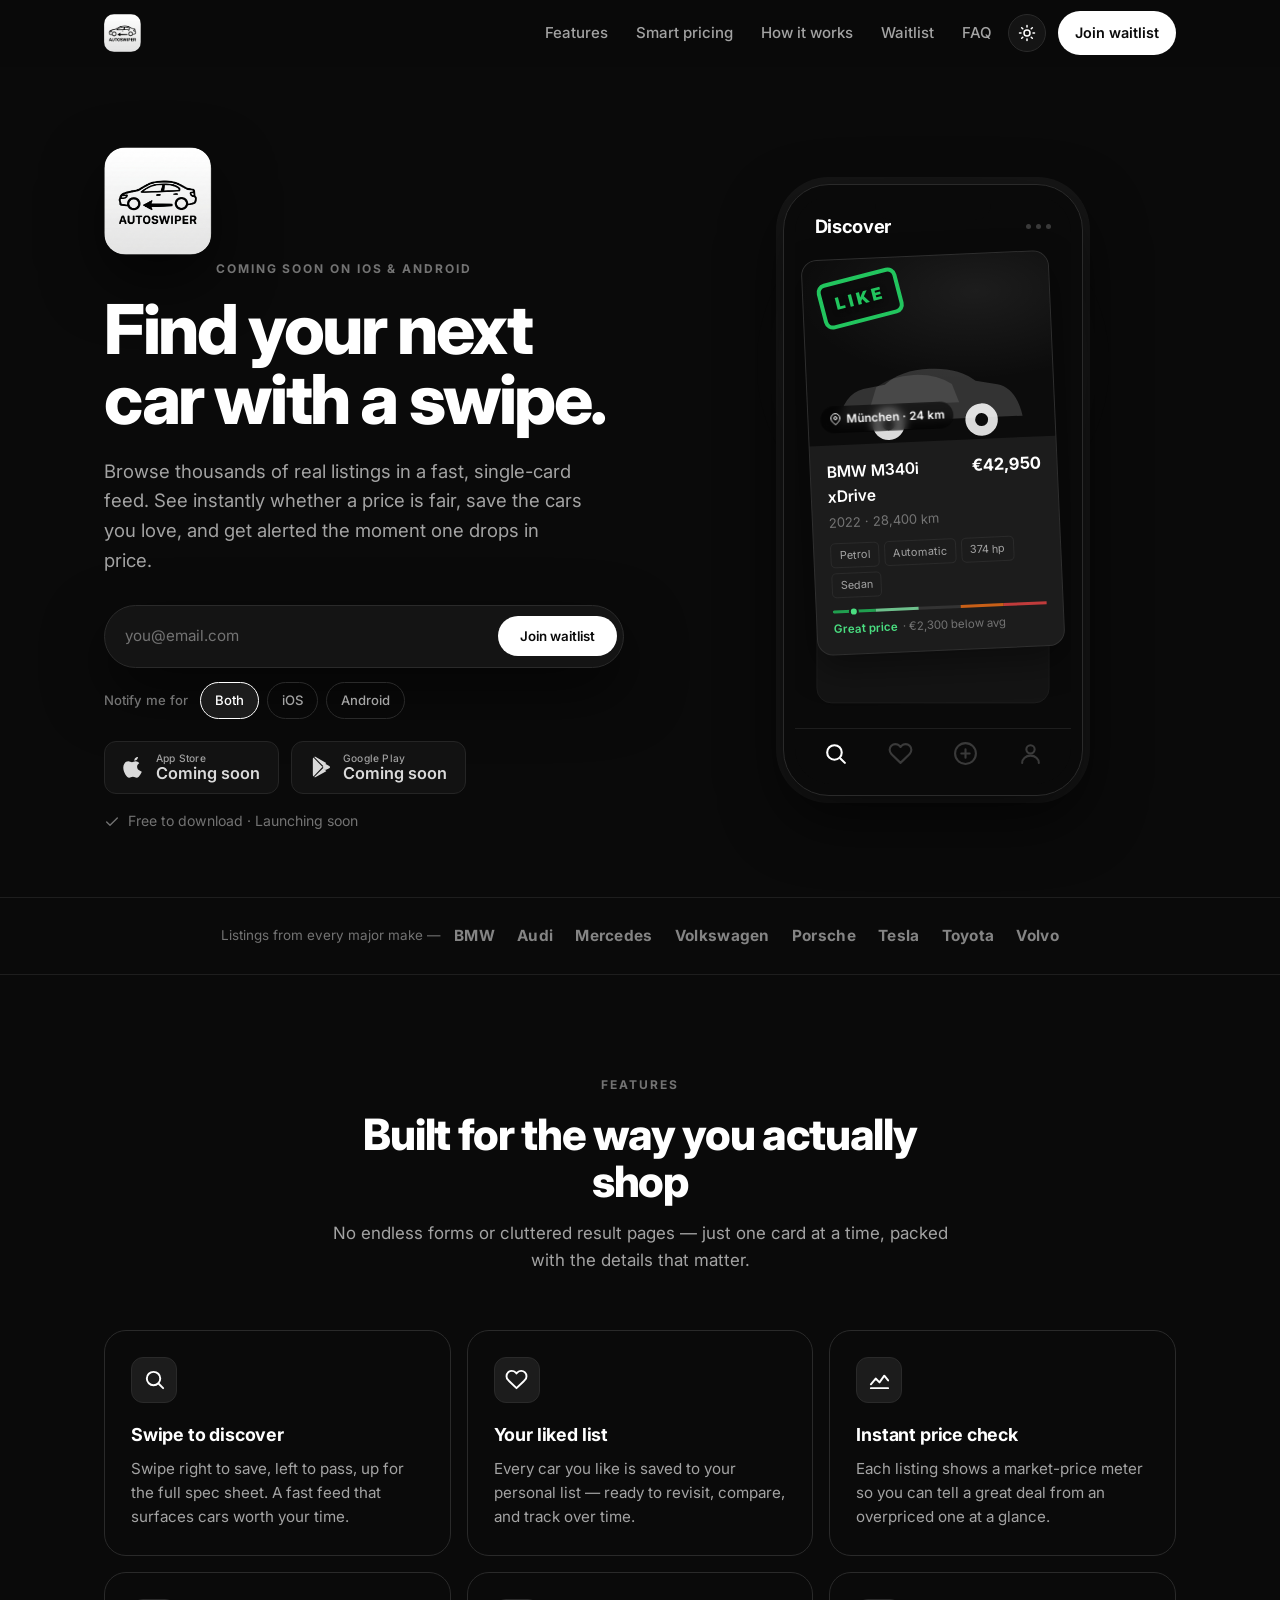
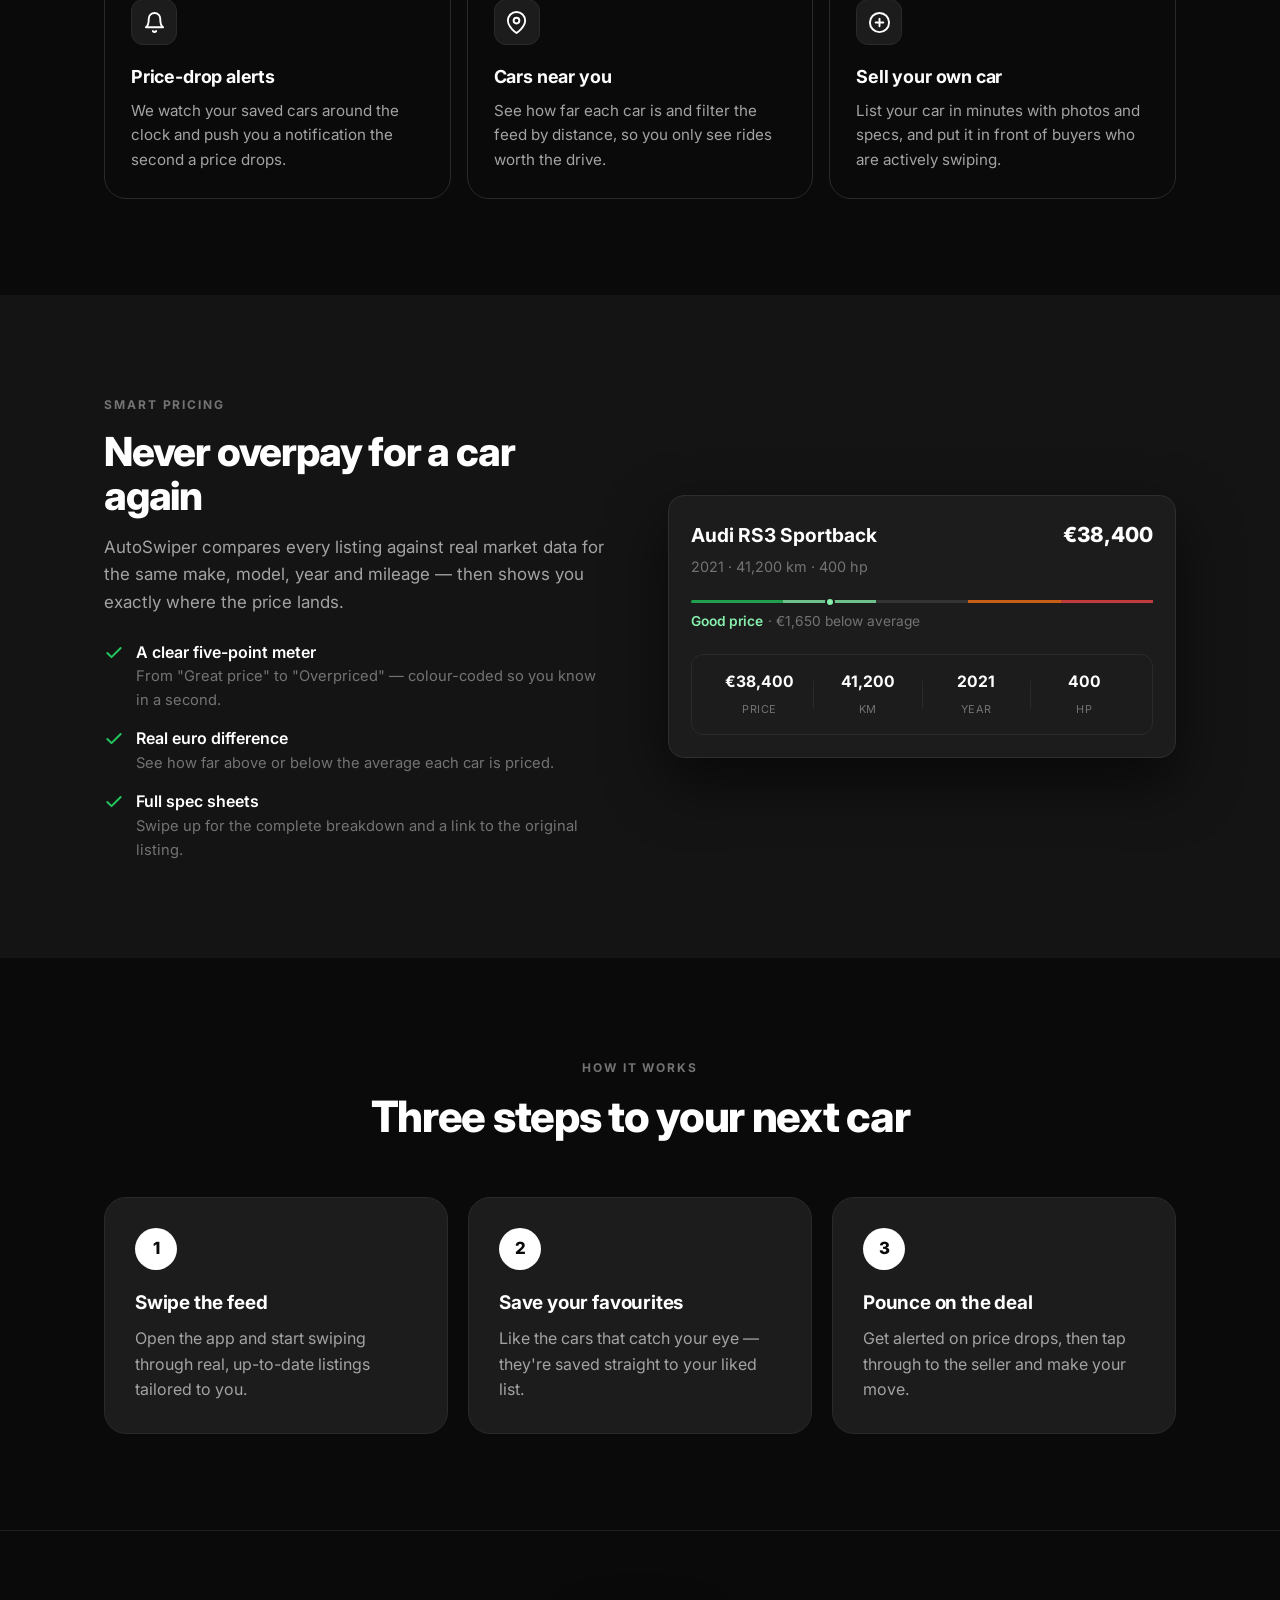
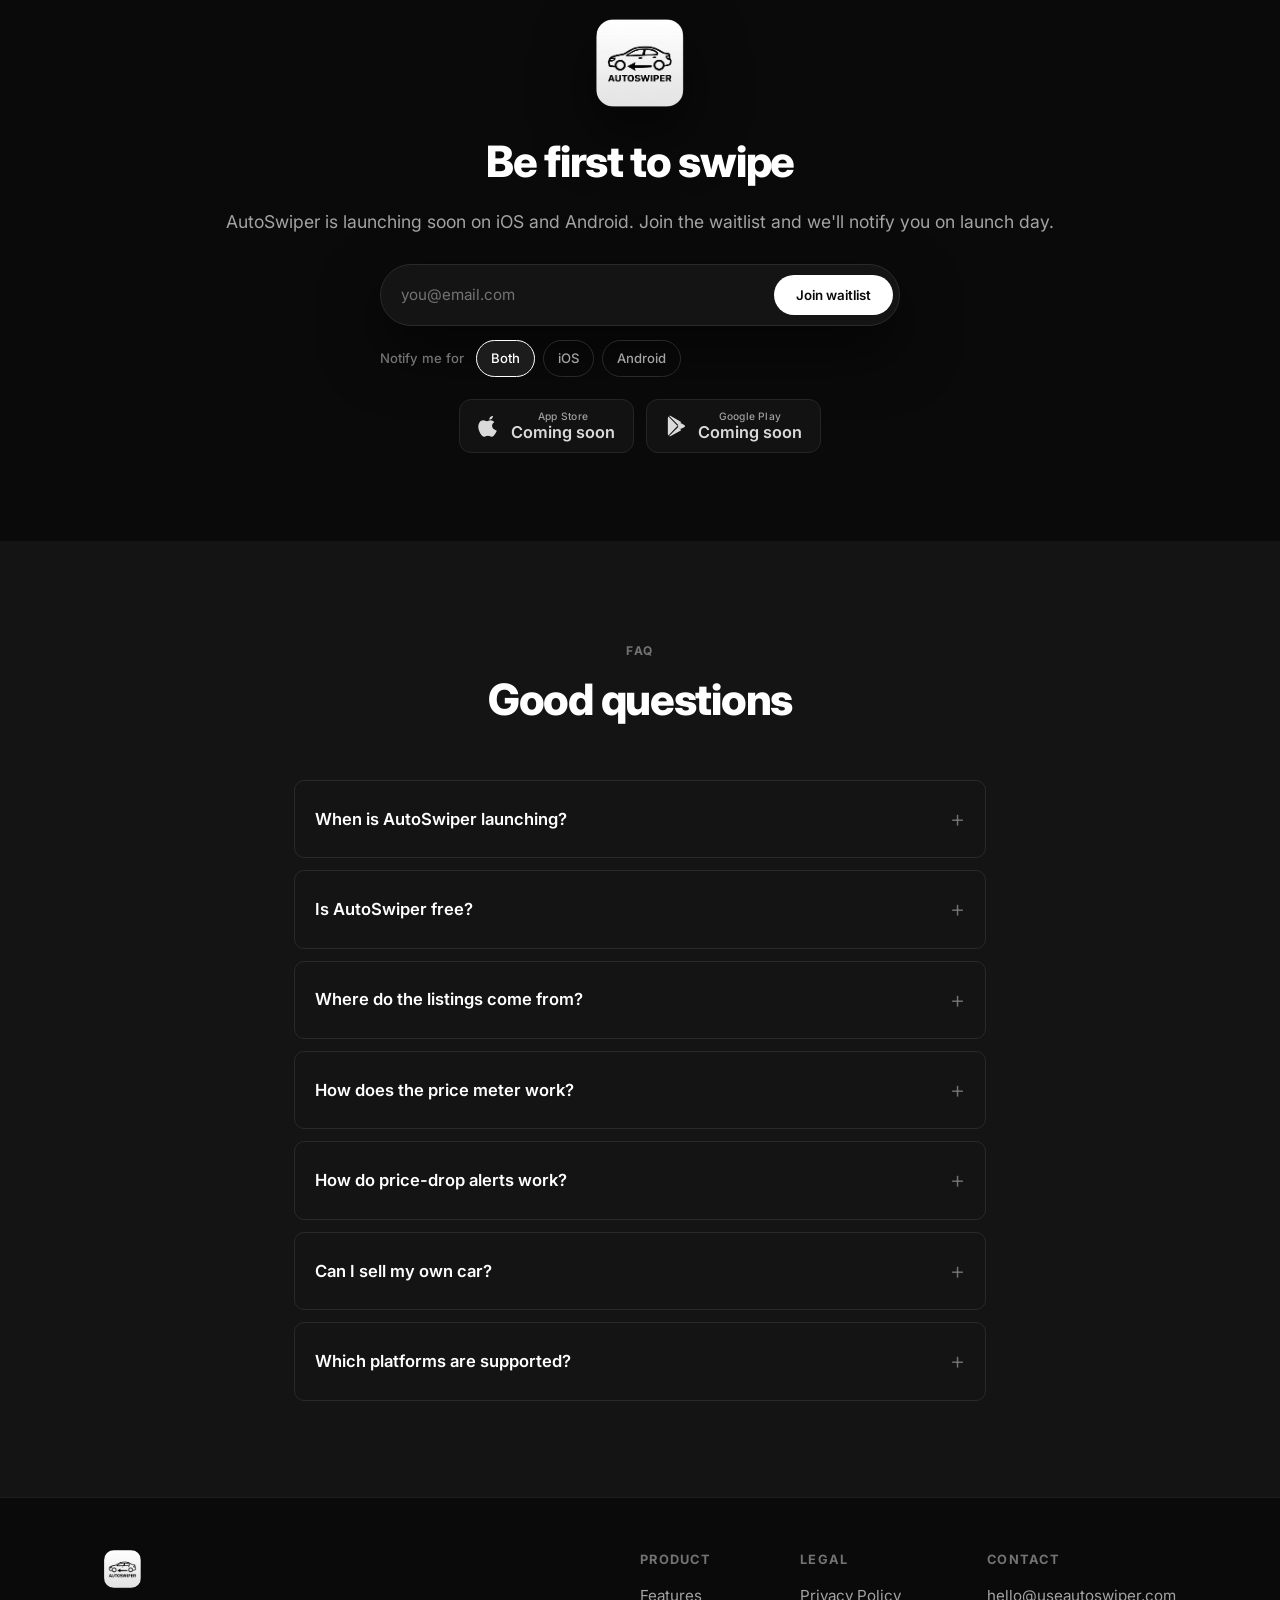
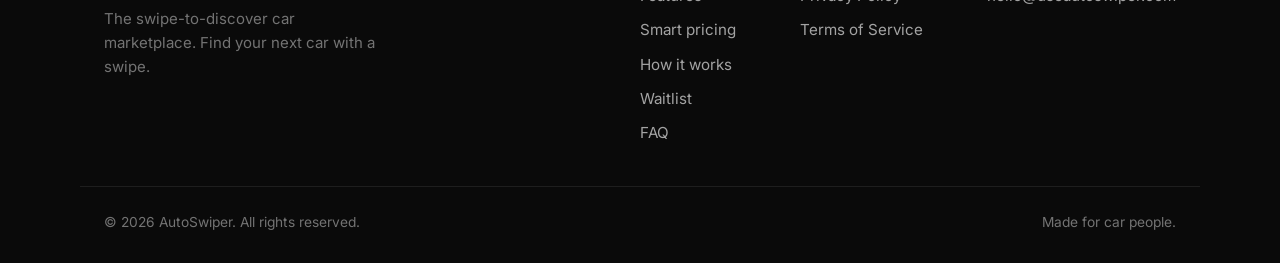
==== commit 800a9fc4: "Add proper favicons generated from the app icon. Replace the old cached tab icon with sized ICO/PNG " ====
--- a/index.html
+++ b/index.html
@@ -14,8 +14,10 @@
   <meta property="og:image" content="assets/logo.png" />
   <meta name="theme-color" content="#0a0a0a" />
 
-  <link rel="icon" type="image/png" href="assets/icon.png" />
-  <link rel="apple-touch-icon" href="assets/logo.png" />
+  <link rel="icon" href="assets/favicon.ico" sizes="any" />
+  <link rel="icon" type="image/png" sizes="32x32" href="assets/favicon-32.png" />
+  <link rel="icon" type="image/png" sizes="16x16" href="assets/favicon-16.png" />
+  <link rel="apple-touch-icon" sizes="180x180" href="assets/apple-touch-icon.png" />
   <link rel="preconnect" href="https://fonts.googleapis.com" />
   <link rel="preconnect" href="https://fonts.gstatic.com" crossorigin />
   <link href="https://fonts.googleapis.com/css2?family=Inter:wght@400;500;600;700;800;900&display=swap" rel="stylesheet" />
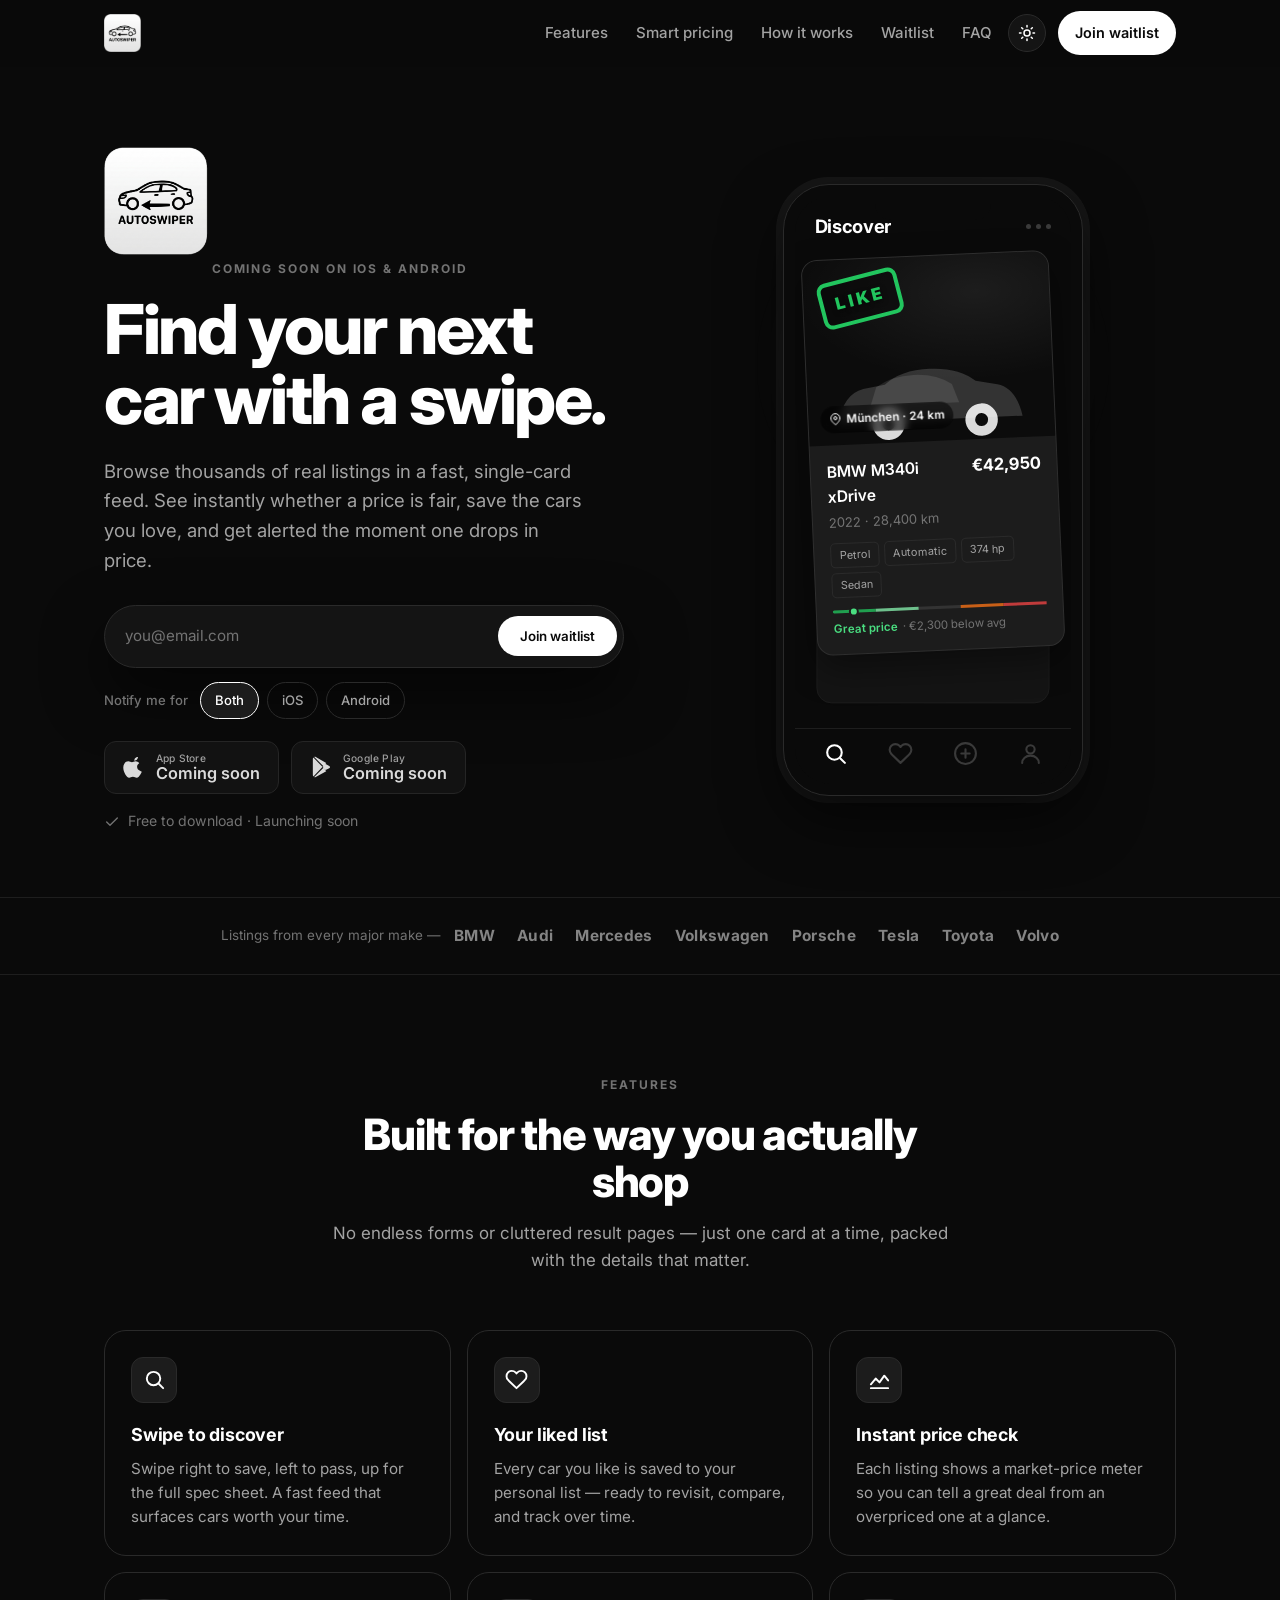
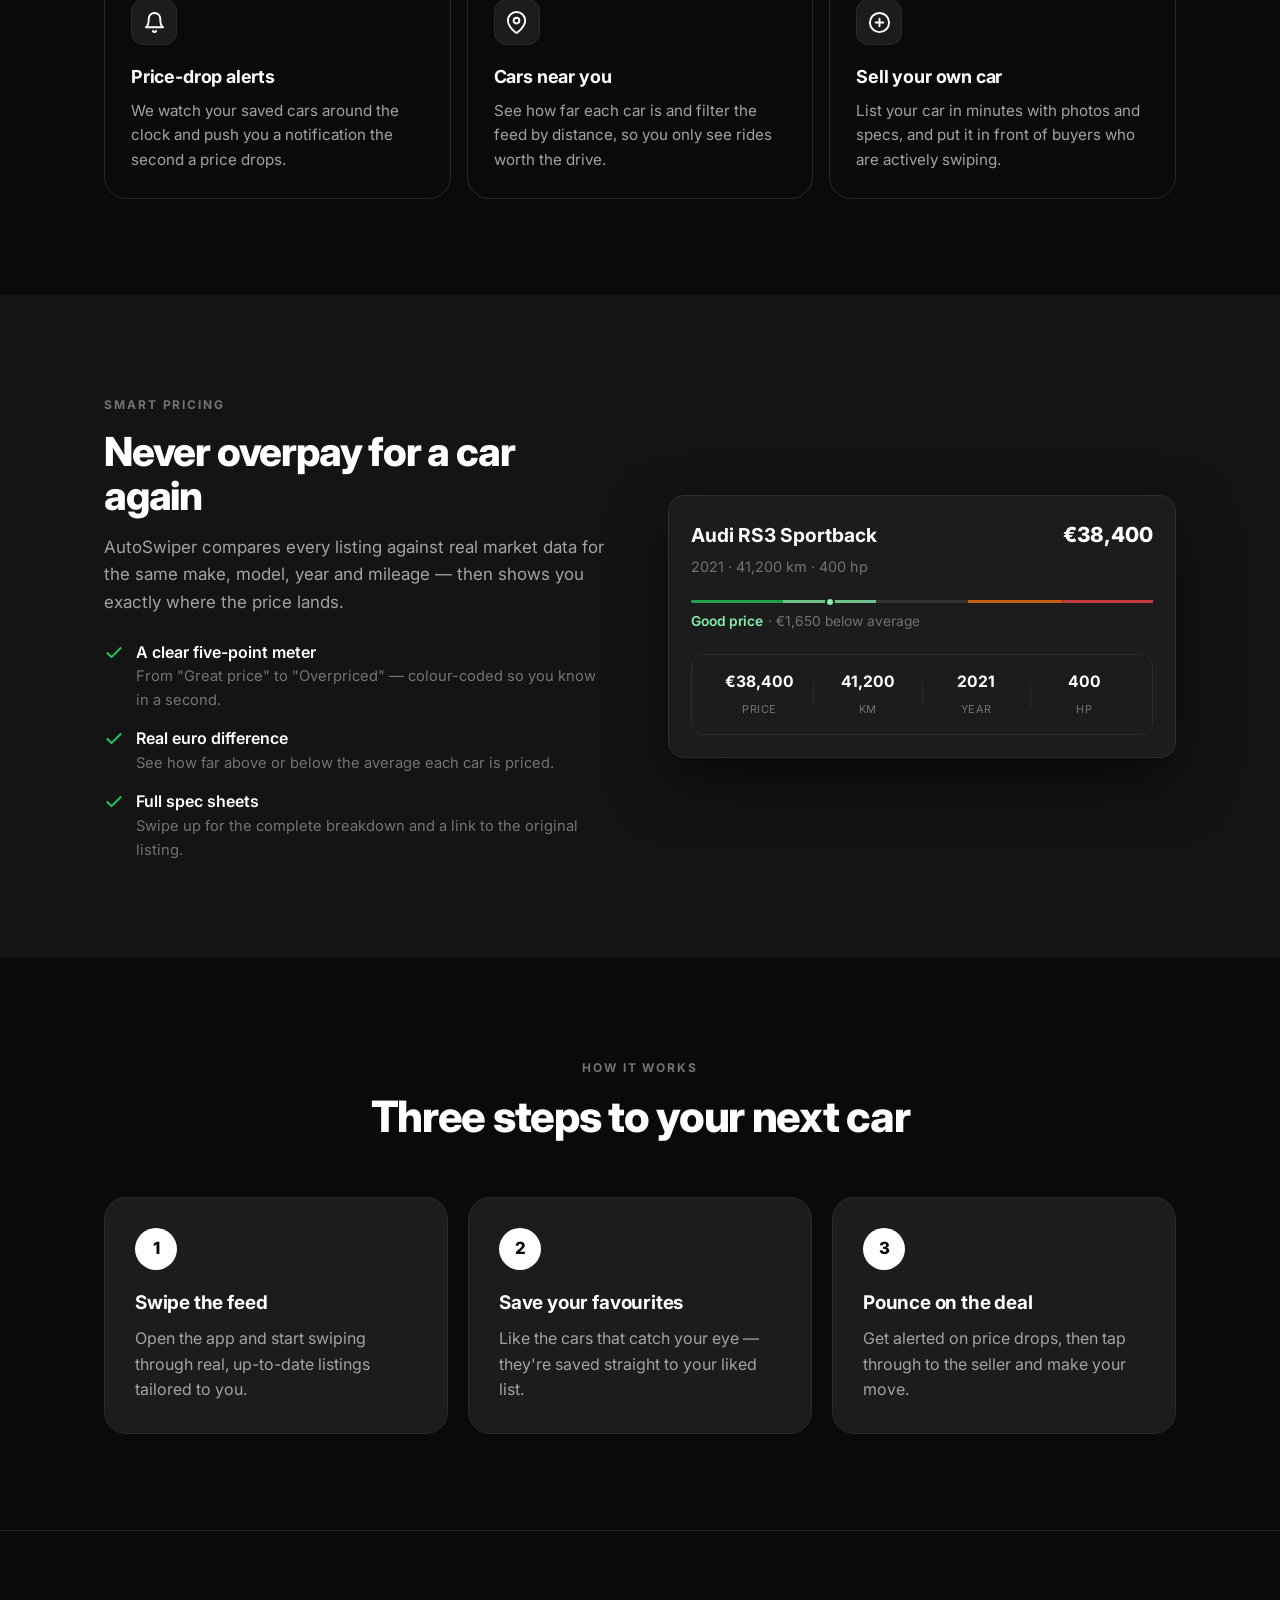
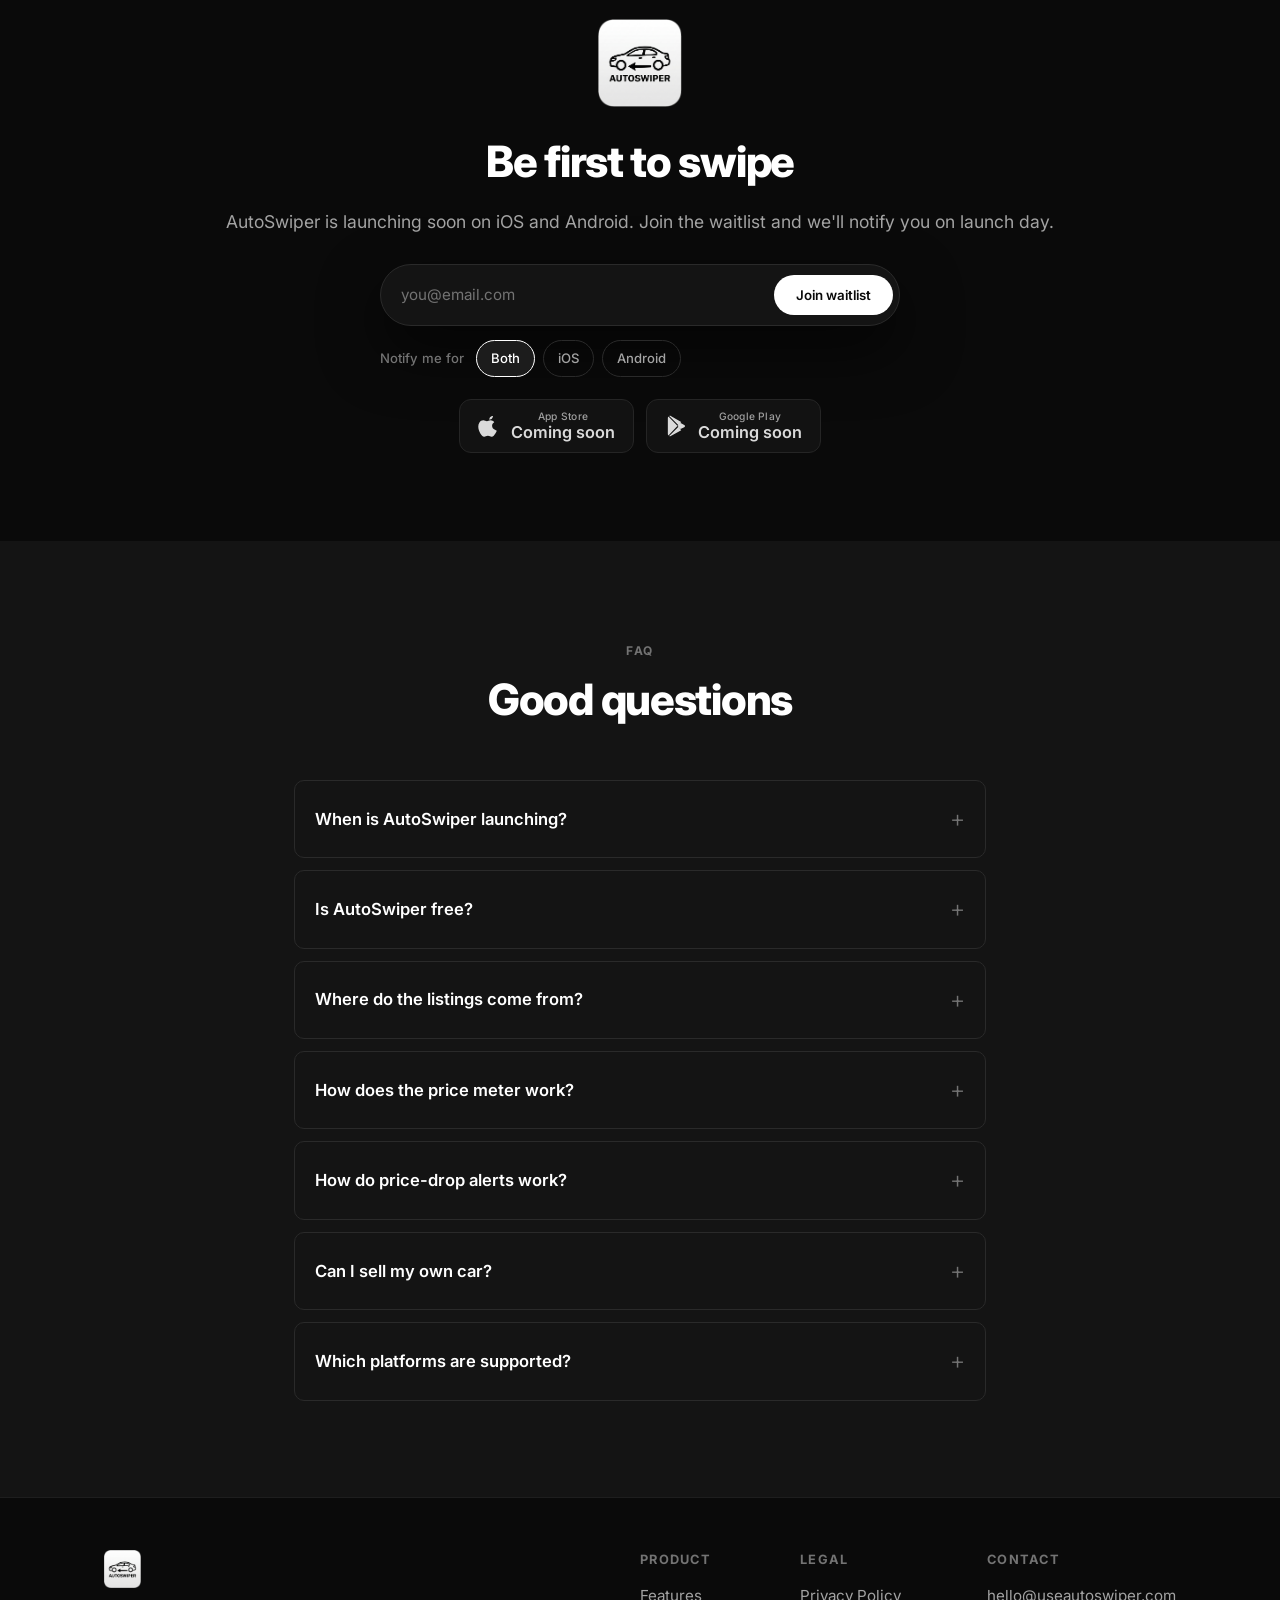
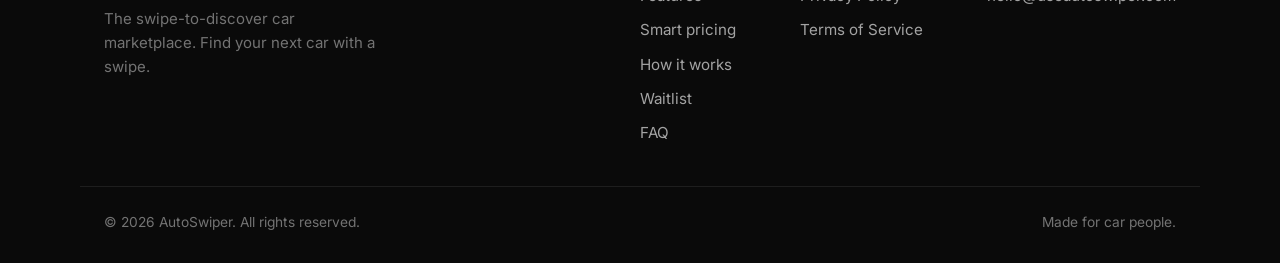
==== commit a86cd87c: "Use unmodified app logo everywhere with no processing artifacts. Remove CSS clipping on logo images " ====
--- a/index.html
+++ b/index.html
@@ -40,7 +40,7 @@
   <header class="nav" id="nav">
     <div class="container nav__inner">
       <a class="brand" href="#top">
-        <img class="brand__logo brand__logo--full" src="assets/logo.png" alt="AutoSwiper" />
+        <img class="brand__logo brand__logo--full" src="assets/logo.png?v=3" alt="AutoSwiper" />
       </a>
       <nav class="nav__links">
         <a href="#features">Features</a>
@@ -64,7 +64,7 @@
     <section class="hero">
       <div class="container hero__inner">
         <div class="hero__copy">
-          <img class="hero__logo" src="assets/logo.png" alt="AutoSwiper" width="120" height="120" />
+          <img class="hero__logo" src="assets/logo.png?v=3" alt="AutoSwiper" width="120" height="124" />
           <span class="eyebrow">Coming soon on iOS &amp; Android</span>
           <h1 class="hero__title">Find your next car with a swipe.</h1>
           <p class="hero__sub">
@@ -298,7 +298,7 @@
     <!-- ===== CTA ===== -->
     <section class="cta" id="waitlist-bottom">
       <div class="container">
-        <img class="cta__logo" src="assets/logo.png" alt="" width="88" height="88" aria-hidden="true" />
+        <img class="cta__logo" src="assets/logo.png?v=3" alt="" width="88" height="91" aria-hidden="true" />
         <h2>Be first to swipe</h2>
         <p>AutoSwiper is launching soon on iOS and Android. Join the waitlist and we'll notify you on launch day.</p>
         <form class="waitlist waitlist--centered" data-waitlist-form>
@@ -378,7 +378,7 @@
     <div class="container footer__inner">
       <div class="footer__brand">
         <a class="brand" href="#top">
-          <img class="brand__logo brand__logo--full" src="assets/logo.png" alt="AutoSwiper" />
+          <img class="brand__logo brand__logo--full" src="assets/logo.png?v=3" alt="AutoSwiper" />
         </a>
         <p>The swipe-to-discover car marketplace. Find your next car with a swipe.</p>
       </div>
--- a/assets/styles.css
+++ b/assets/styles.css
@@ -240,17 +240,15 @@
 .waitlist__status--loading { color: var(--text-muted); }
 
 .hero__logo {
-  width: 108px; height: 108px;
-  border-radius: 22px;
+  height: 108px;
+  width: auto;
   margin-bottom: 18px;
-  box-shadow: var(--shadow);
 }
 .cta__logo {
-  width: 88px; height: 88px;
-  border-radius: 18px;
+  height: 88px;
+  width: auto;
   margin: 0 auto 20px;
   display: block;
-  box-shadow: var(--shadow);
 }
 
 /* ===================== Nav ===================== */
@@ -267,8 +265,8 @@
 .nav.is-scrolled { border-bottom-color: var(--border-subtle); }
 .nav__inner { display: flex; align-items: center; justify-content: space-between; height: 66px; gap: 16px; }
 .brand { display: inline-flex; align-items: center; gap: 10px; font-weight: 800; letter-spacing: -0.02em; }
-.brand__logo { width: 30px; height: 30px; border-radius: 8px; }
-.brand__logo--full { width: auto; height: 38px; border-radius: 10px; }
+.brand__logo { width: auto; height: 38px; }
+.brand__logo--full { width: auto; height: 38px; }
 .brand__name { font-size: 1.12rem; }
 .nav__links { display: flex; gap: 28px; margin-left: auto; }
 .nav__links a { font-size: 0.94rem; color: var(--text-secondary); font-weight: 500; transition: color 0.2s ease; }
@@ -604,5 +602,5 @@
   .waitlist__input { padding: 10px 8px; text-align: center; }
   .waitlist__submit { width: 100%; }
   .waitlist__meta { justify-content: center; }
-  .hero__logo { width: 92px; height: 92px; }
-}
+  .hero__logo { height: 92px; width: auto; }
+}
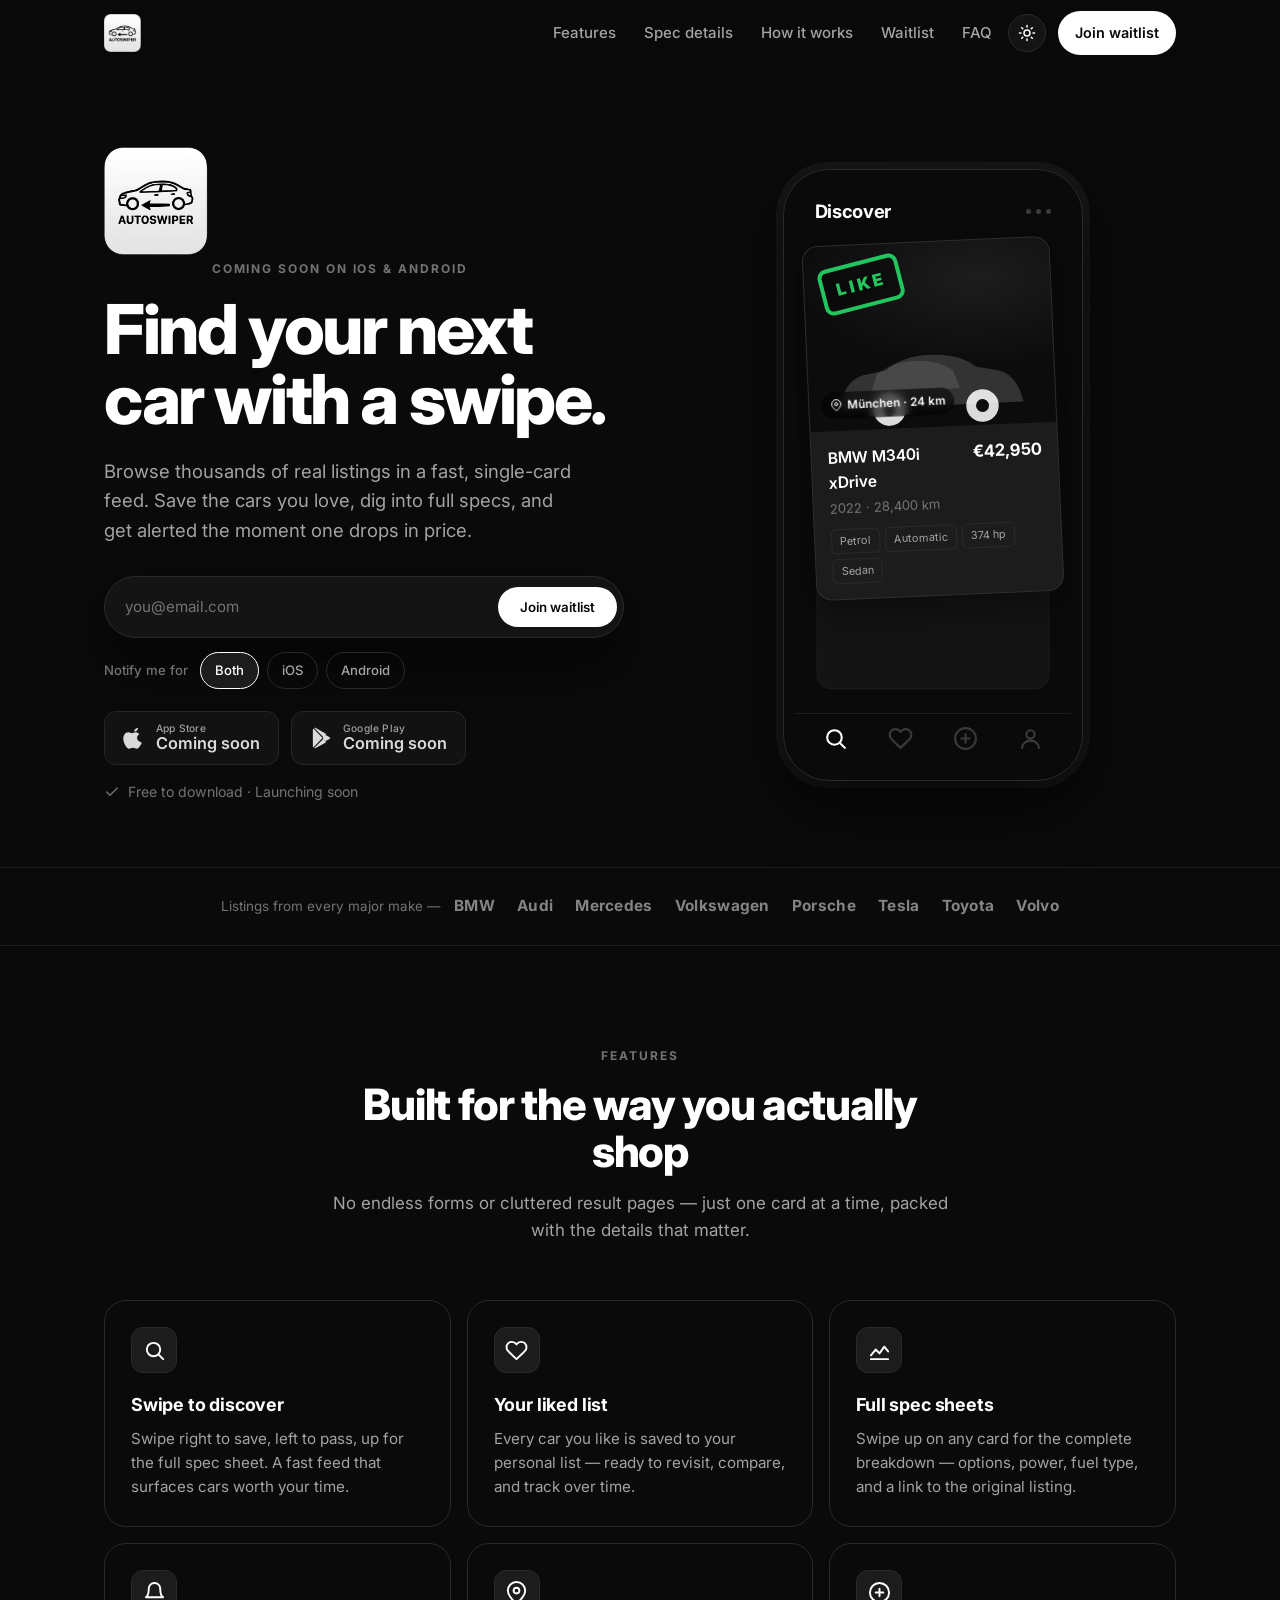
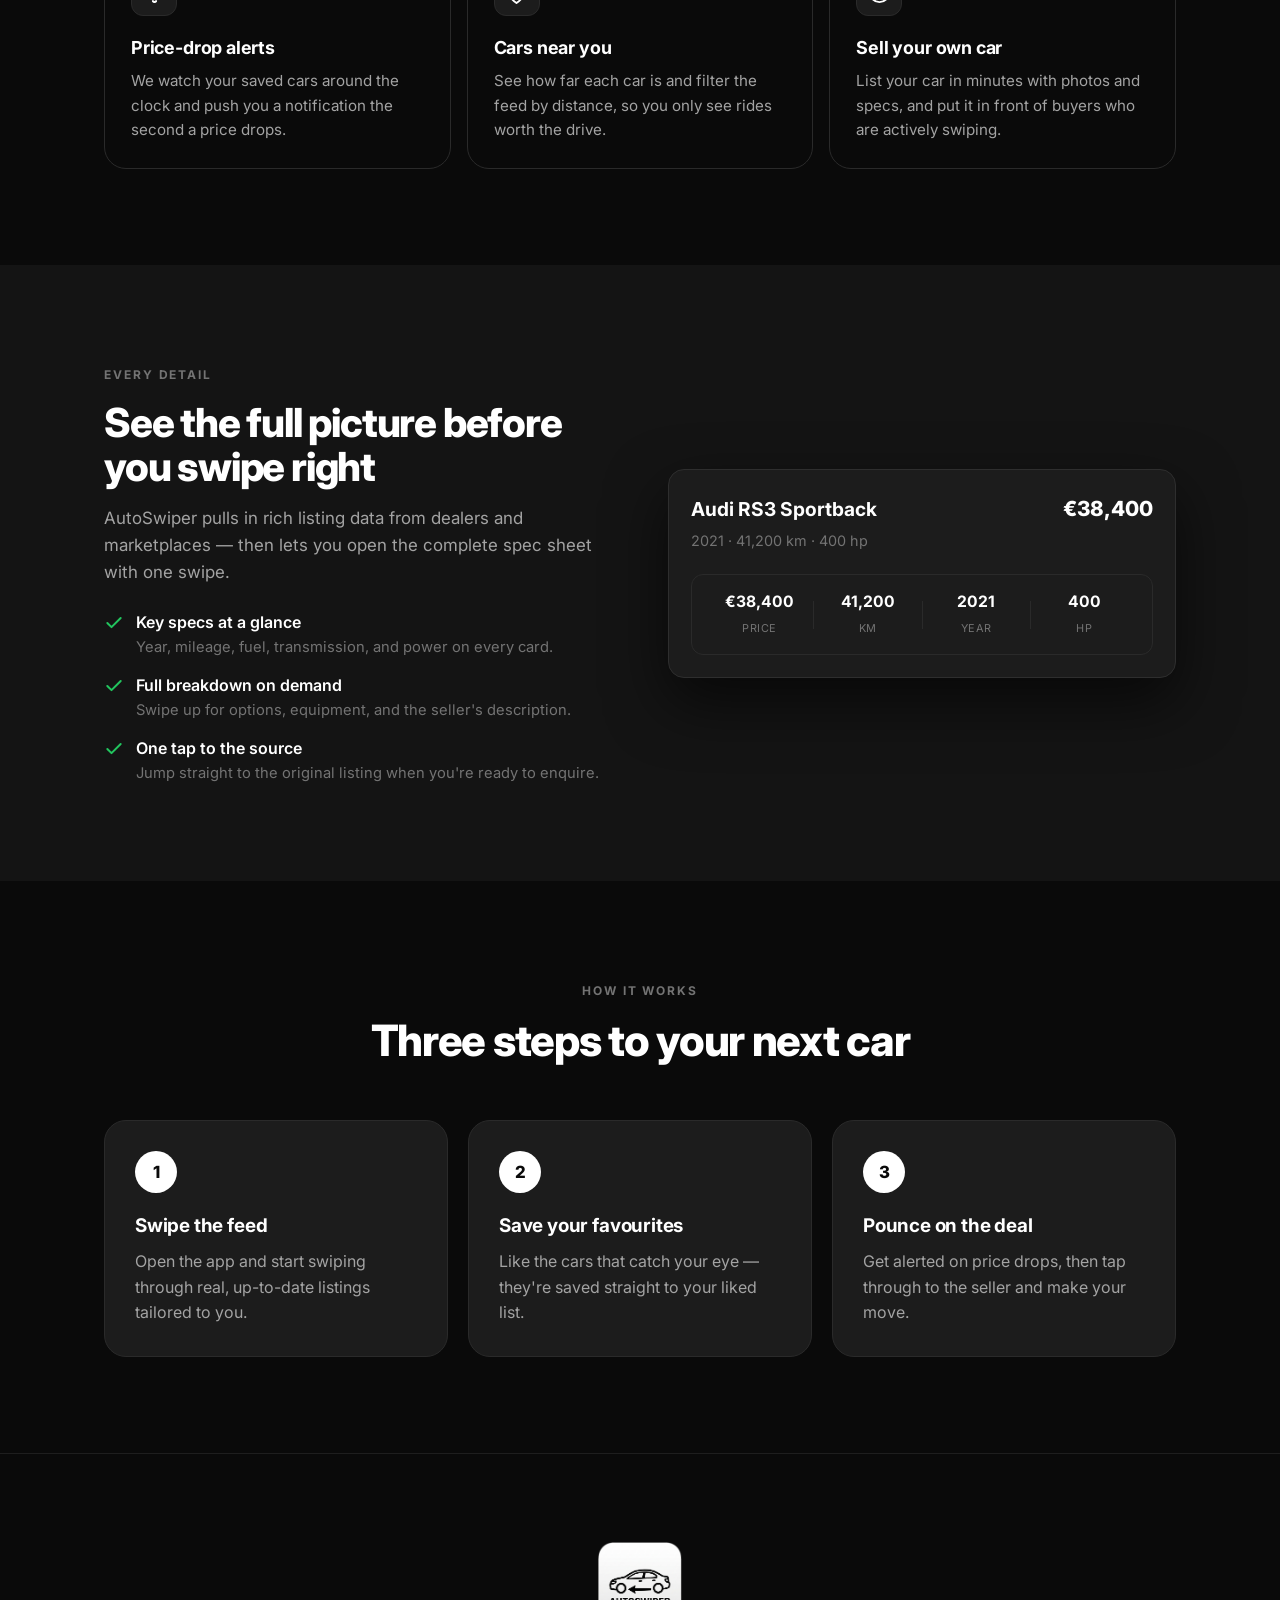
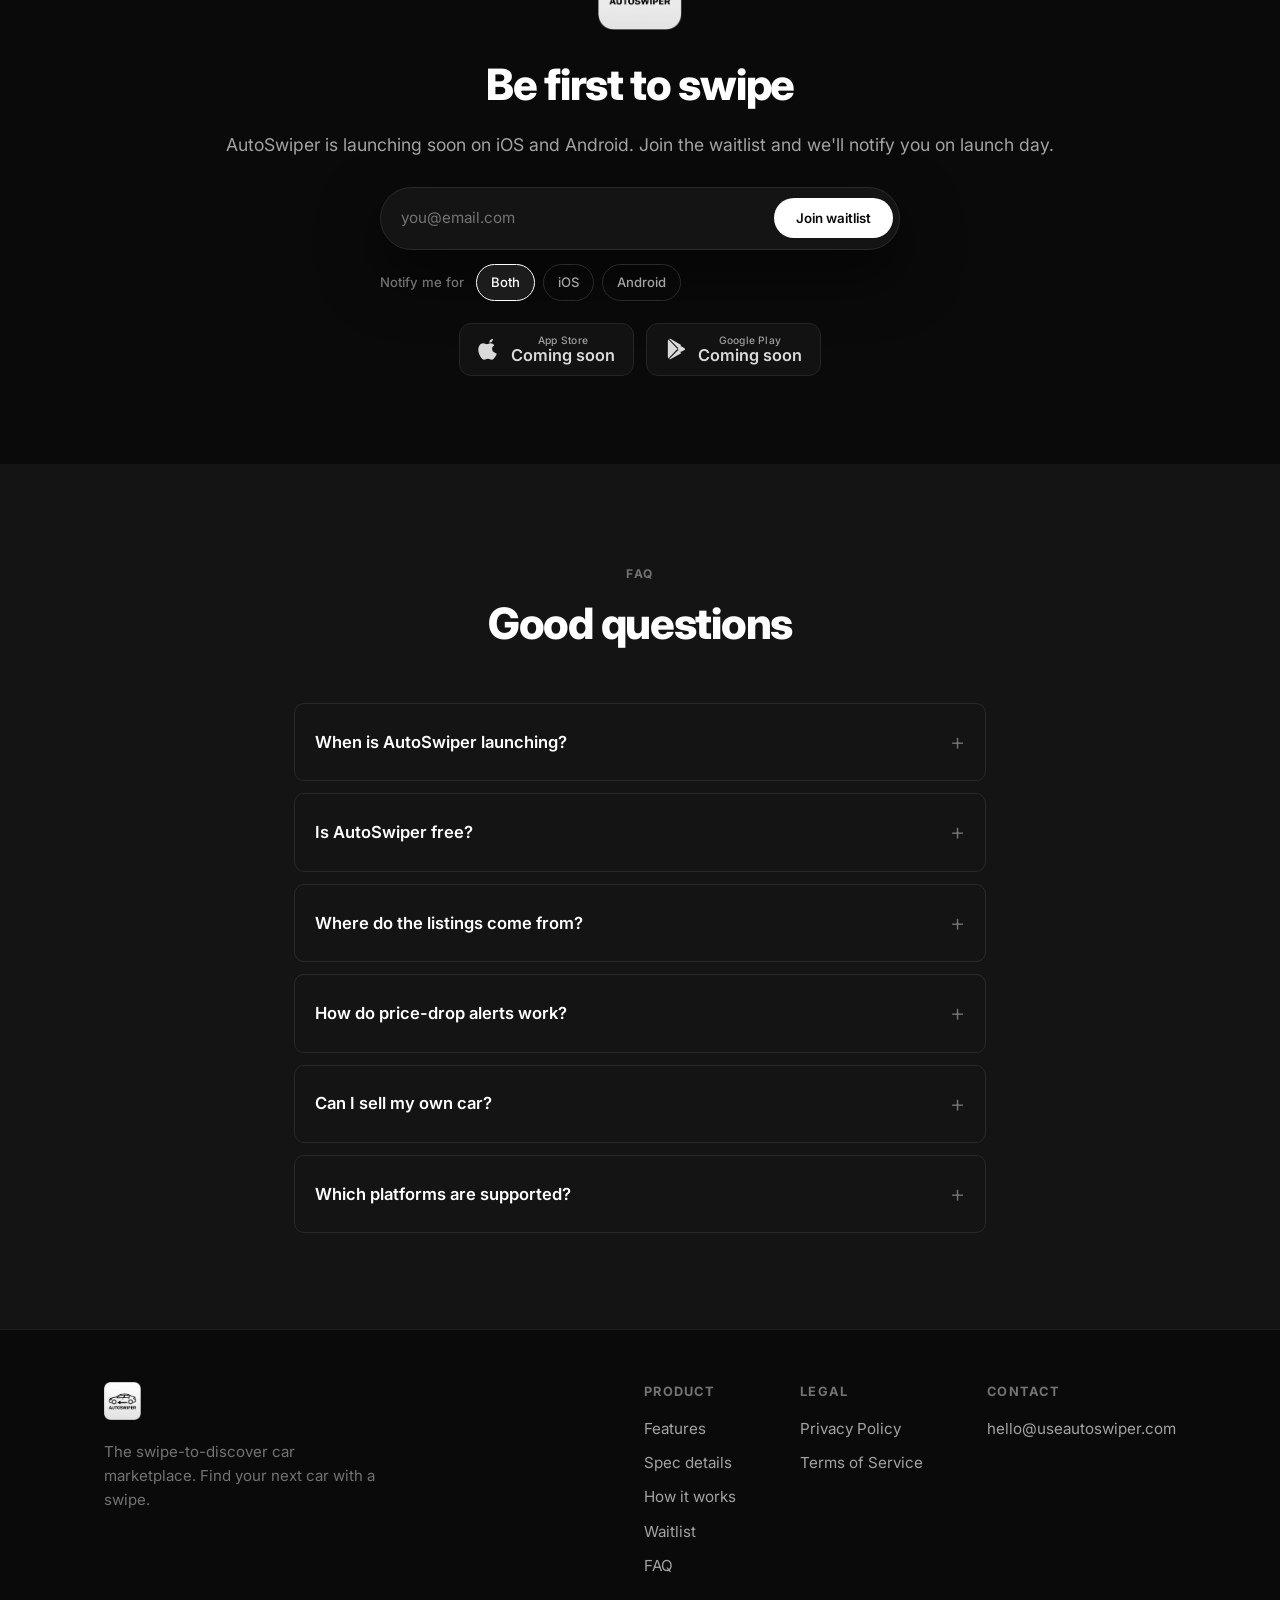
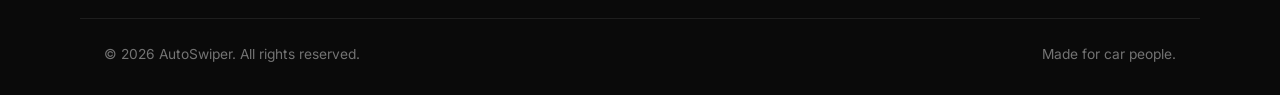
==== commit 322a5bf8: "Add private admin dealer analytics dashboard and deploy site updates. Co-authored-by: Cursor <cursor" ====
--- a/index.html
+++ b/index.html
@@ -10,7 +10,7 @@
   <meta property="og:title" content="AutoSwiper — Find your next car with a swipe" />
   <meta property="og:description" content="Swipe through real car listings, spot a good deal instantly, and get price-drop alerts." />
   <meta property="og:type" content="website" />
-  <meta property="og:url" content="https://www.useautoswiper.com" />
+  <meta property="og:url" content="https://useautoswiper.com" />
   <meta property="og:image" content="assets/logo.png" />
   <meta name="theme-color" content="#0a0a0a" />
 
@@ -44,7 +44,7 @@
       </a>
       <nav class="nav__links">
         <a href="#features">Features</a>
-        <a href="#pricing-meter">Smart pricing</a>
+        <a href="#spec-sheet">Spec details</a>
         <a href="#how">How it works</a>
         <a href="#waitlist">Waitlist</a>
         <a href="#faq">FAQ</a>
@@ -68,9 +68,9 @@
           <span class="eyebrow">Coming soon on iOS &amp; Android</span>
           <h1 class="hero__title">Find your next car with a swipe.</h1>
           <p class="hero__sub">
-            Browse thousands of real listings in a fast, single-card feed. See
-            instantly whether a price is fair, save the cars you love, and get
-            alerted the moment one drops in price.
+            Browse thousands of real listings in a fast, single-card feed. Save
+            the cars you love, dig into full specs, and get alerted the moment
+            one drops in price.
           </p>
 
           <form class="waitlist" data-waitlist-form id="waitlist">
@@ -143,13 +143,6 @@
                     <div class="car-card__chips">
                       <span>Petrol</span><span>Automatic</span><span>374 hp</span><span>Sedan</span>
                     </div>
-                    <div class="meter">
-                      <div class="meter__track">
-                        <i style="background:#22c55e"></i><i style="background:#86efac"></i><i style="background:var(--text-faint)"></i><i style="background:#f97316"></i><i style="background:#ef4444"></i>
-                        <span class="meter__dot" style="left:10%;background:#4ade80"></span>
-                      </div>
-                      <div class="meter__label"><b style="color:#4ade80">Great price</b><span>· €2,300 below avg</span></div>
-                    </div>
                   </div>
                 </div>
               </div>
@@ -197,8 +190,8 @@
           </article>
           <article class="feature">
             <div class="feature__icon"><svg viewBox="0 0 24 24" fill="none" stroke="currentColor" stroke-width="2" stroke-linecap="round" stroke-linejoin="round"><path d="M3 17l5-6 4 4 5-7 4 5"/><path d="M3 21h18"/></svg></div>
-            <h3>Instant price check</h3>
-            <p>Each listing shows a market-price meter so you can tell a great deal from an overpriced one at a glance.</p>
+            <h3>Full spec sheets</h3>
+            <p>Swipe up on any card for the complete breakdown — options, power, fuel type, and a link to the original listing.</p>
           </article>
           <article class="feature">
             <div class="feature__icon"><svg viewBox="0 0 24 24" fill="none" stroke="currentColor" stroke-width="2" stroke-linecap="round" stroke-linejoin="round"><path d="M18 8a6 6 0 0 0-12 0c0 7-3 9-3 9h18s-3-2-3-9z"/><path d="M13.7 21a2 2 0 0 1-3.4 0"/></svg></div>
@@ -219,25 +212,25 @@
       </div>
     </section>
 
-    <!-- ===== Smart pricing showcase ===== -->
-    <section class="section section--alt" id="pricing-meter">
+    <!-- ===== Spec sheet showcase ===== -->
+    <section class="section section--alt" id="spec-sheet">
       <div class="container showcase">
         <div class="showcase__copy">
-          <span class="eyebrow">Smart pricing</span>
-          <h2>Never overpay for a car again</h2>
-          <p>AutoSwiper compares every listing against real market data for the same make, model, year and mileage — then shows you exactly where the price lands.</p>
+          <span class="eyebrow">Every detail</span>
+          <h2>See the full picture before you swipe right</h2>
+          <p>AutoSwiper pulls in rich listing data from dealers and marketplaces — then lets you open the complete spec sheet with one swipe.</p>
           <ul class="checklist">
             <li>
               <svg viewBox="0 0 24 24" fill="none" stroke="currentColor" stroke-width="2.4" stroke-linecap="round" stroke-linejoin="round"><path d="M20 6L9 17l-5-5"/></svg>
-              <div><b>A clear five-point meter</b><span>From "Great price" to "Overpriced" — colour-coded so you know in a second.</span></div>
+              <div><b>Key specs at a glance</b><span>Year, mileage, fuel, transmission, and power on every card.</span></div>
             </li>
             <li>
               <svg viewBox="0 0 24 24" fill="none" stroke="currentColor" stroke-width="2.4" stroke-linecap="round" stroke-linejoin="round"><path d="M20 6L9 17l-5-5"/></svg>
-              <div><b>Real euro difference</b><span>See how far above or below the average each car is priced.</span></div>
+              <div><b>Full breakdown on demand</b><span>Swipe up for options, equipment, and the seller's description.</span></div>
             </li>
             <li>
               <svg viewBox="0 0 24 24" fill="none" stroke="currentColor" stroke-width="2.4" stroke-linecap="round" stroke-linejoin="round"><path d="M20 6L9 17l-5-5"/></svg>
-              <div><b>Full spec sheets</b><span>Swipe up for the complete breakdown and a link to the original listing.</span></div>
+              <div><b>One tap to the source</b><span>Jump straight to the original listing when you're ready to enquire.</span></div>
             </li>
           </ul>
         </div>
@@ -248,13 +241,6 @@
             <span class="price">€38,400</span>
           </div>
           <div class="demo-card__stats">2021 · 41,200 km · 400 hp</div>
-          <div class="meter">
-            <div class="meter__track">
-              <i style="background:#22c55e"></i><i style="background:#86efac"></i><i style="background:var(--text-faint)"></i><i style="background:#f97316"></i><i style="background:#ef4444"></i>
-              <span class="meter__dot" style="left:30%;background:#86efac"></span>
-            </div>
-            <div class="meter__label"><b style="color:#86efac">Good price</b><span>· €1,650 below average</span></div>
-          </div>
           <div class="keynums">
             <div><b>€38,400</b><small>Price</small></div>
             <i></i>
@@ -353,10 +339,6 @@
             <p>AutoSwiper aggregates public listings from third-party automotive platforms and from sellers who list directly in the app. We don't own, sell, or inspect the vehicles — every deal happens directly between you and the seller.</p>
           </details>
           <details class="faq__item">
-            <summary>How does the price meter work?</summary>
-            <p>For each car we estimate a fair market value based on the make, model, year and mileage, then show where the asking price sits — from "Great price" to "Overpriced" — along with the euro difference from the average.</p>
-          </details>
-          <details class="faq__item">
             <summary>How do price-drop alerts work?</summary>
             <p>When you like a car it's added to your list and we keep an eye on it. If the price drops, you get an instant push notification so you can act before someone else does.</p>
           </details>
@@ -386,7 +368,7 @@
         <div class="footer__col">
           <h4>Product</h4>
           <a href="#features">Features</a>
-          <a href="#pricing-meter">Smart pricing</a>
+          <a href="#spec-sheet">Spec details</a>
           <a href="#how">How it works</a>
           <a href="#waitlist">Waitlist</a>
           <a href="#faq">FAQ</a>
--- a/assets/styles.css
+++ b/assets/styles.css
@@ -418,20 +418,6 @@
   background: var(--surface-raised); border: 1px solid var(--border);
 }
 
-/* Valuation meter — mirrors the in-card price meter */
-.meter { margin-top: 12px; }
-.meter__track { display: flex; gap: 0; height: 3px; border-radius: 2px; overflow: visible; position: relative; }
-.meter__track i { flex: 1; height: 3px; opacity: 0.78; }
-.meter__track i:first-child { border-radius: 2px 0 0 2px; }
-.meter__track i:last-child { border-radius: 0 2px 2px 0; }
-.meter__dot {
-  position: absolute; top: 50%; width: 10px; height: 10px; border-radius: 50%;
-  transform: translate(-50%, -50%); border: 2px solid var(--card);
-}
-.meter__label { display: flex; gap: 5px; align-items: baseline; margin-top: 7px; font-size: 0.72rem; }
-.meter__label b { font-weight: 600; }
-.meter__label span { color: var(--text-muted); }
-
 /* Bottom tab bar — mirrors app/(tabs)/_layout.tsx */
 .tabbar {
   display: flex; justify-content: space-around; align-items: center;
@@ -478,7 +464,7 @@
 .feature h3 { font-size: 1.12rem; margin-bottom: 7px; letter-spacing: -0.01em; }
 .feature p { color: var(--text-secondary); font-size: 0.95rem; }
 
-/* ===================== Showcase (smart pricing) ===================== */
+/* ===================== Showcase (spec details) ===================== */
 .showcase { display: grid; grid-template-columns: 1fr 1fr; gap: 56px; align-items: center; }
 .showcase__copy h2 { font-size: clamp(1.9rem, 3.6vw, 2.5rem); font-weight: 800; letter-spacing: -0.03em; line-height: 1.1; margin-bottom: 16px; }
 .showcase__copy p { color: var(--text-secondary); font-size: 1.06rem; margin-bottom: 24px; }
@@ -500,7 +486,6 @@
 .demo-card__row strong { font-size: 1.2rem; }
 .demo-card__row .price { font-size: 1.3rem; font-weight: 800; }
 .demo-card__stats { color: var(--text-muted); font-size: 0.9rem; margin-top: 4px; margin-bottom: 22px; }
-.demo-card .meter__label { font-size: 0.86rem; }
 .demo-card .keynums {
   display: flex; align-items: center; margin-top: 22px;
   background: var(--surface-raised); border: 1px solid var(--border); border-radius: 12px; padding: 14px;
@@ -604,3 +589,99 @@
   .waitlist__meta { justify-content: center; }
   .hero__logo { height: 92px; width: auto; }
 }
+
+/* ---- Invite landing (/invite) ---- */
+.invite-page {
+  min-height: 100vh;
+  display: flex;
+  align-items: center;
+  justify-content: center;
+  padding: 32px 20px;
+}
+
+.invite-shell {
+  width: 100%;
+  max-width: 440px;
+  display: flex;
+  flex-direction: column;
+  align-items: center;
+  gap: 28px;
+}
+
+.invite-brand img {
+  display: block;
+  height: 72px;
+  width: auto;
+}
+
+.invite-card {
+  width: 100%;
+  background: var(--surface);
+  border: 1px solid var(--border);
+  border-radius: var(--radius-xl);
+  padding: 32px 28px;
+  box-shadow: var(--shadow);
+  text-align: center;
+}
+
+.invite-title {
+  font-size: 1.65rem;
+  font-weight: 800;
+  letter-spacing: -0.03em;
+  margin-bottom: 12px;
+}
+
+.invite-copy {
+  color: var(--text-secondary);
+  font-size: 0.98rem;
+  line-height: 1.55;
+  margin-bottom: 20px;
+}
+
+.invite-copy--small {
+  font-size: 0.88rem;
+  margin-bottom: 16px;
+}
+
+.invite-code-box {
+  background: var(--surface-raised);
+  border: 1px solid var(--border);
+  border-radius: var(--radius-lg);
+  padding: 16px;
+  margin-bottom: 20px;
+}
+
+.invite-code-label {
+  display: block;
+  font-size: 0.72rem;
+  font-weight: 700;
+  letter-spacing: 0.12em;
+  text-transform: uppercase;
+  color: var(--text-muted);
+  margin-bottom: 8px;
+}
+
+.invite-code-value {
+  display: block;
+  font-size: 1.5rem;
+  font-weight: 800;
+  letter-spacing: 0.18em;
+}
+
+.invite-btn {
+  width: 100%;
+  justify-content: center;
+}
+
+.invite-fallback {
+  margin-top: 24px;
+  padding-top: 24px;
+  border-top: 1px solid var(--border-subtle);
+}
+
+.invite-stores {
+  display: flex;
+  flex-wrap: wrap;
+  gap: 12px;
+  justify-content: center;
+}
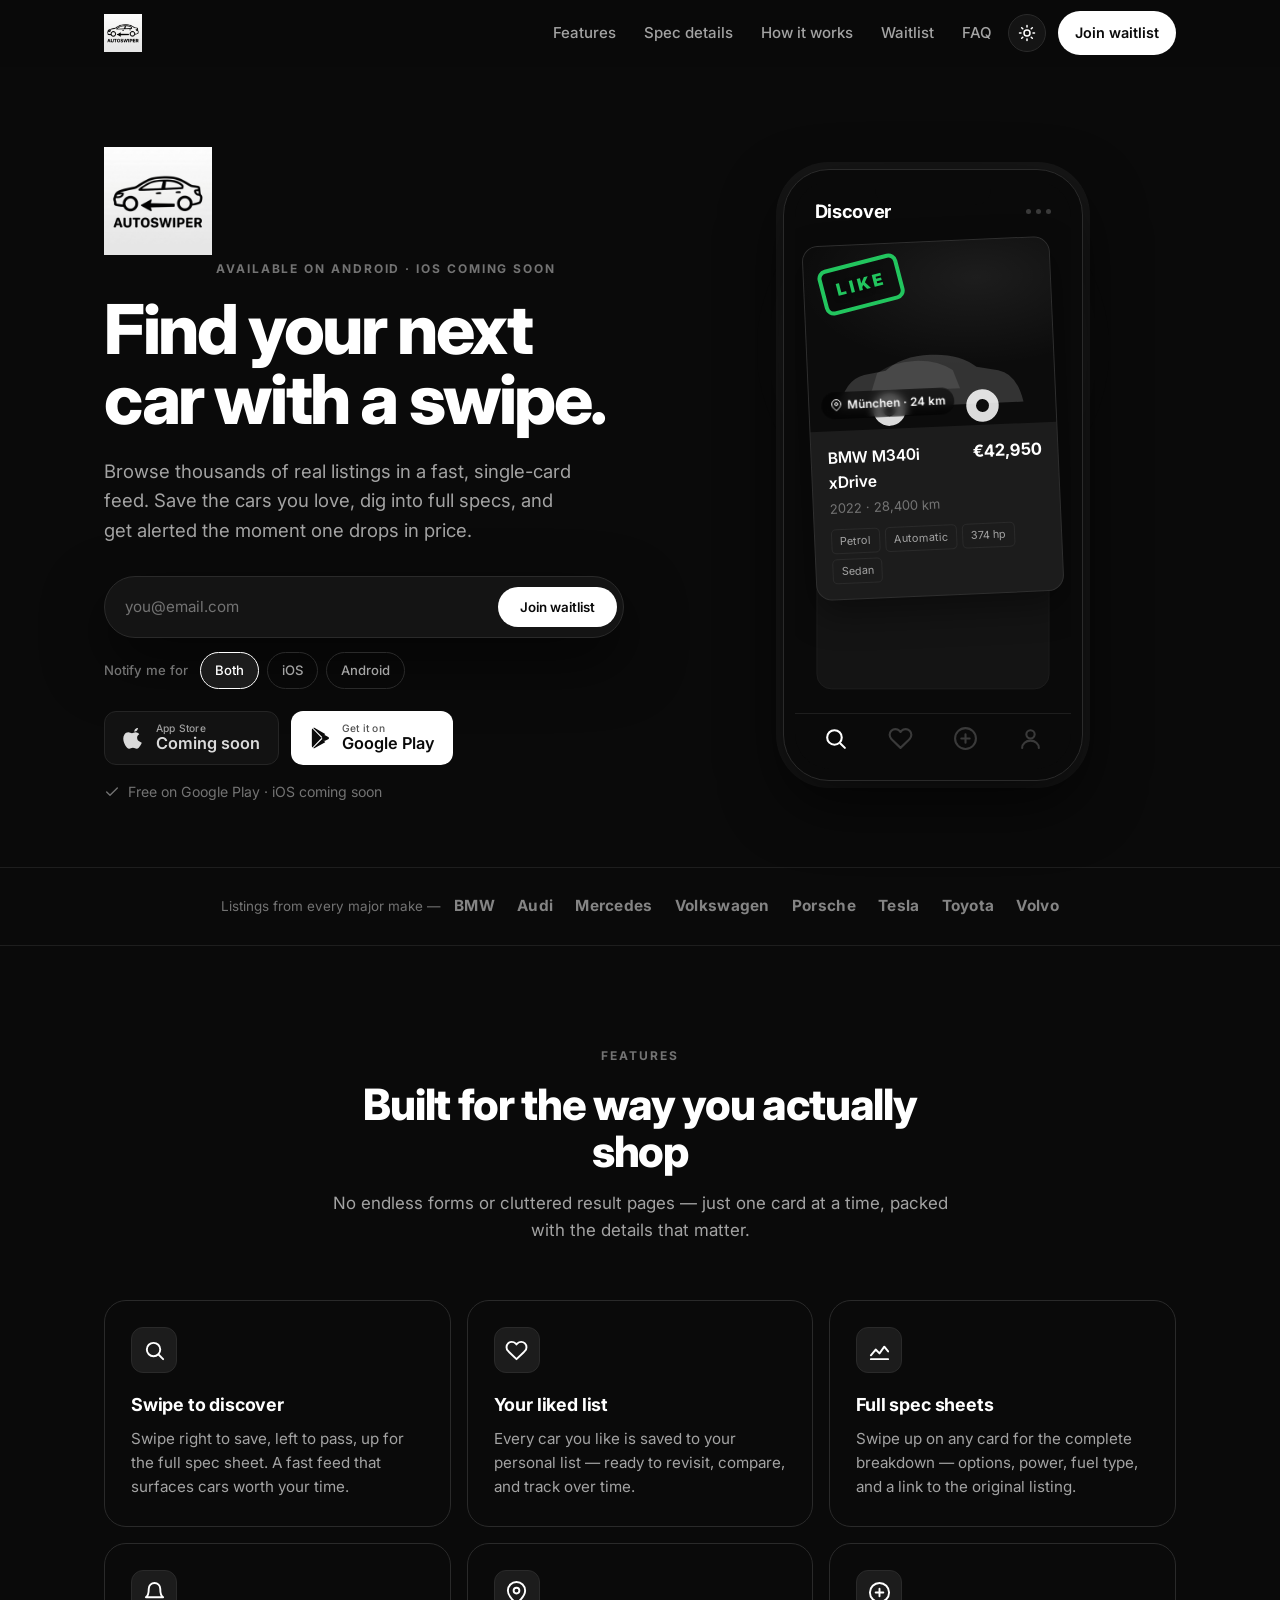
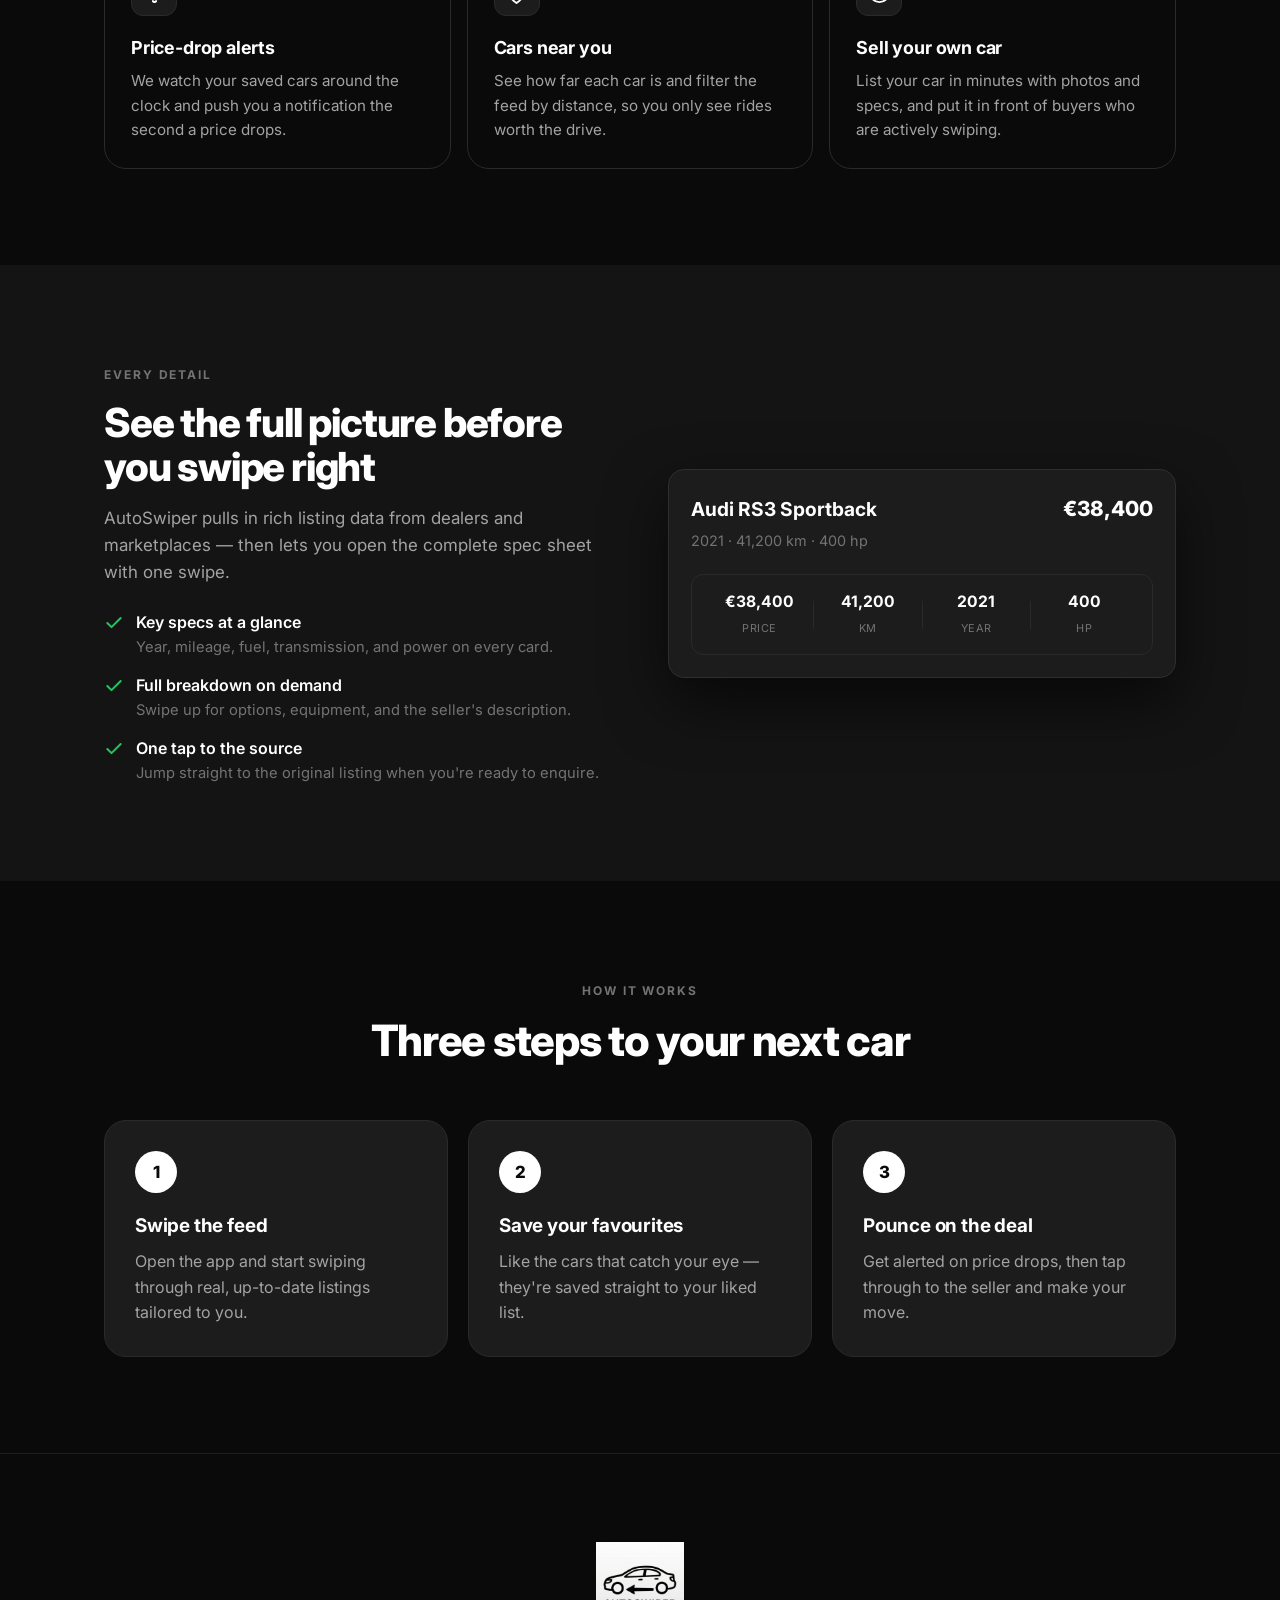
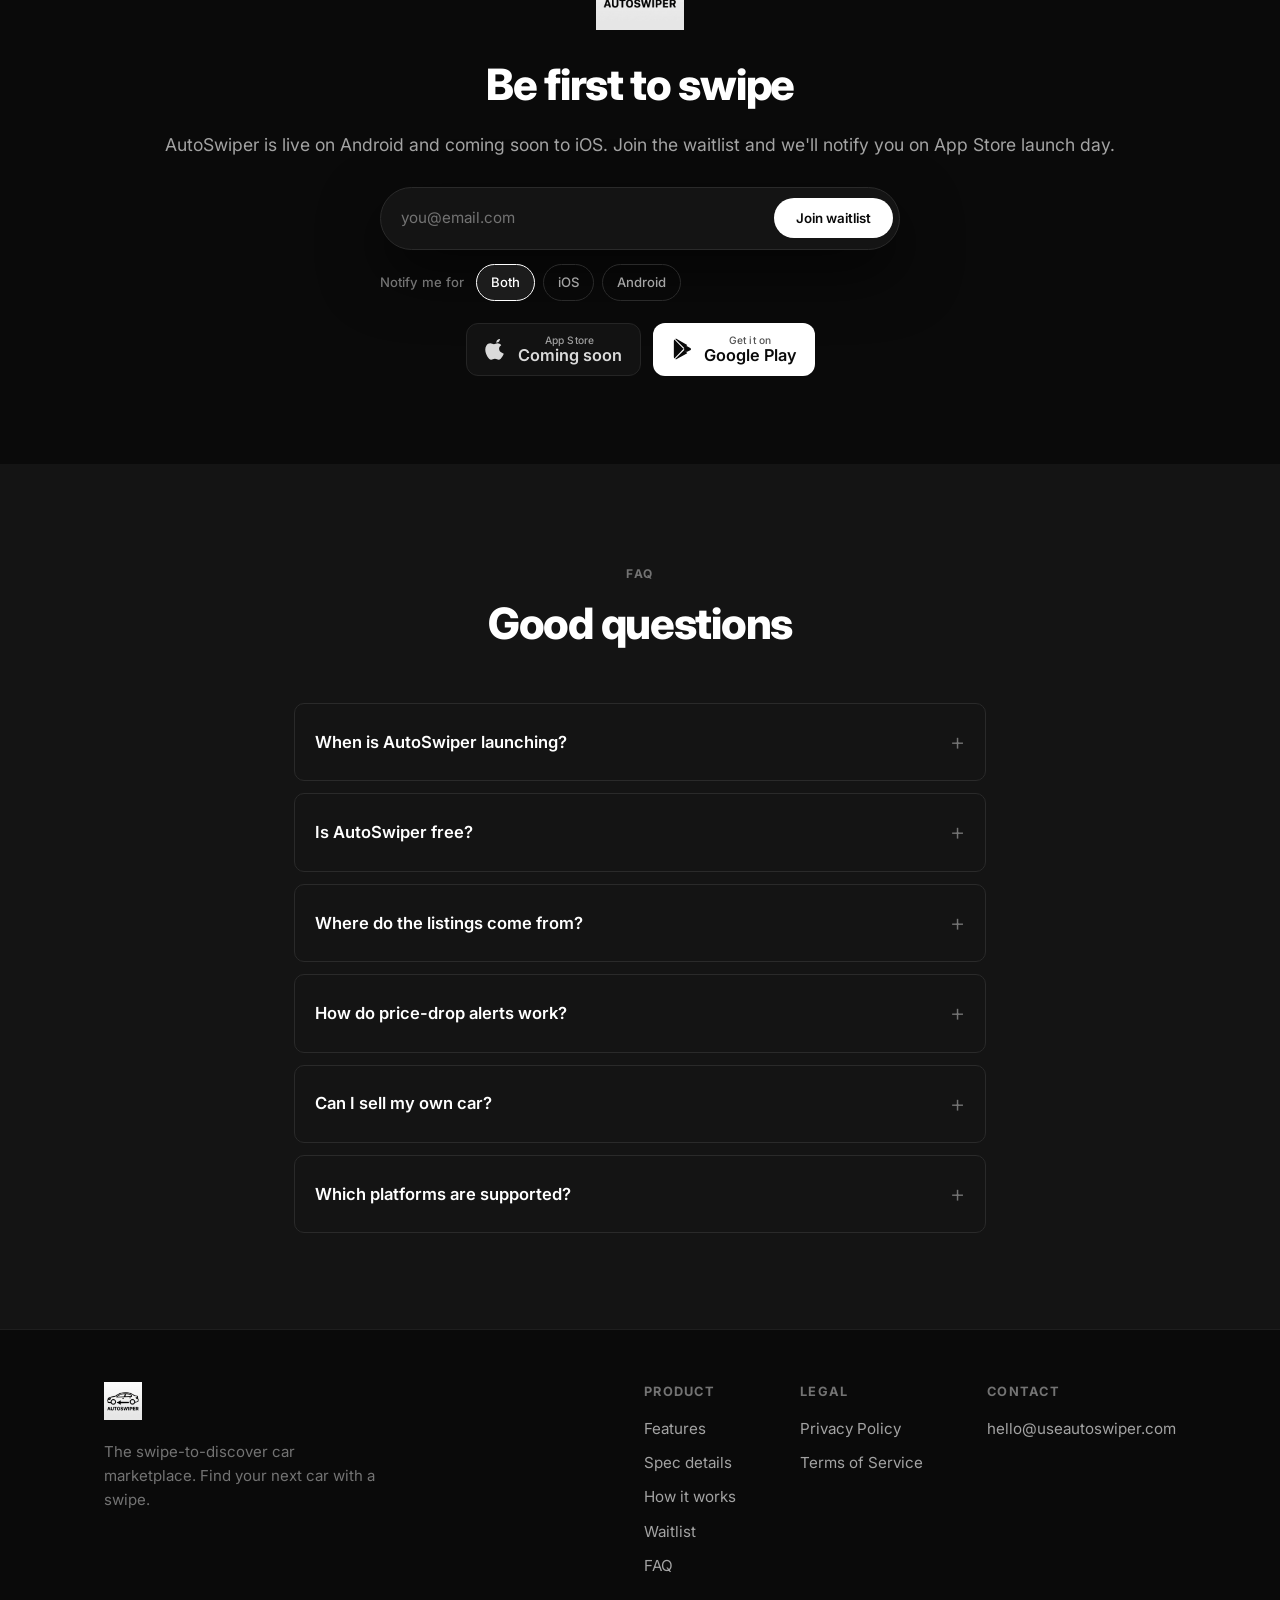
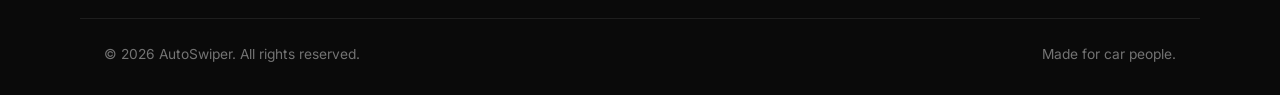
==== commit 32e146b9: "Wire up Google Play store links and refresh site copy for Android launch. Co-authored-by: Cursor <cu" ====
--- a/index.html
+++ b/index.html
@@ -40,7 +40,7 @@
   <header class="nav" id="nav">
     <div class="container nav__inner">
       <a class="brand" href="#top">
-        <img class="brand__logo brand__logo--full" src="assets/logo.png?v=3" alt="AutoSwiper" />
+        <img class="brand__logo brand__logo--full" src="assets/logo.png?v=4" alt="AutoSwiper" />
       </a>
       <nav class="nav__links">
         <a href="#features">Features</a>
@@ -64,8 +64,8 @@
     <section class="hero">
       <div class="container hero__inner">
         <div class="hero__copy">
-          <img class="hero__logo" src="assets/logo.png?v=3" alt="AutoSwiper" width="120" height="124" />
-          <span class="eyebrow">Coming soon on iOS &amp; Android</span>
+          <img class="hero__logo" src="assets/logo.png?v=4" alt="AutoSwiper" width="120" height="120" />
+          <span class="eyebrow">Available on Android · iOS coming soon</span>
           <h1 class="hero__title">Find your next car with a swipe.</h1>
           <p class="hero__sub">
             Browse thousands of real listings in a fast, single-card feed. Save
@@ -92,19 +92,19 @@
             <p class="waitlist__status" data-waitlist-status hidden></p>
           </form>
 
-          <div class="badges badges--soon" id="get">
+          <div class="badges" id="get">
             <div class="store-badge store-badge--soon">
               <svg viewBox="0 0 24 24" width="22" height="22" aria-hidden="true"><path fill="currentColor" d="M16.36 1c.05 1.06-.38 2.1-1.07 2.85-.7.78-1.85 1.37-2.97 1.28-.06-1.04.41-2.12 1.08-2.83C14.08 1.5 15.32.95 16.36 1zM20.5 17.2c-.55 1.27-.82 1.84-1.53 2.96-.99 1.57-2.39 3.53-4.12 3.54-1.54.01-1.93-1-4.02-.99-2.09.01-2.52 1.01-4.06.99-1.73-.02-3.05-1.78-4.04-3.35C-.06 16.1-.36 11.04 1.43 8.34c1.07-1.6 2.76-2.54 4.35-2.54 1.62 0 2.64 1.04 3.98 1.04 1.3 0 2.09-1.04 3.97-1.04 1.42 0 2.92.78 3.99 2.12-3.5 1.92-2.93 6.92.78 8.28z"/></svg>
               <span><small>App Store</small>Coming soon</span>
             </div>
-            <div class="store-badge store-badge--soon">
+            <a class="store-badge" data-play-store-link href="https://play.google.com/store/apps/details?id=com.autoswipe" target="_blank" rel="noopener noreferrer">
               <svg viewBox="0 0 24 24" width="22" height="22" aria-hidden="true"><path fill="currentColor" d="M3.6 1.8c-.3.3-.5.8-.5 1.4v17.6c0 .6.2 1.1.5 1.4l.1.1L13.5 12v-.2L3.7 1.7l-.1.1zM17 15.3l-3.3-3.3v-.2L17 8.7l.1.1 3.9 2.2c1.1.6 1.1 1.7 0 2.4L17 15.3zM14.7 12.8 4.6 22.9c.4.4 1 .4 1.7.1l11.4-6.5-3-3.7zM6.3 1L17.7 7.5l-3 3.7L4.6 1.1c.5-.4 1.2-.4 1.7-.1z"/></svg>
-              <span><small>Google Play</small>Coming soon</span>
-            </div>
+              <span><small>Get it on</small>Google Play</span>
+            </a>
           </div>
           <p class="hero__note">
             <svg viewBox="0 0 24 24" fill="none" stroke="currentColor" stroke-width="2" stroke-linecap="round" stroke-linejoin="round"><path d="M20 6L9 17l-5-5"/></svg>
-            Free to download · Launching soon
+            Free on Google Play · iOS coming soon
           </p>
         </div>
 
@@ -284,9 +284,9 @@
     <!-- ===== CTA ===== -->
     <section class="cta" id="waitlist-bottom">
       <div class="container">
-        <img class="cta__logo" src="assets/logo.png?v=3" alt="" width="88" height="91" aria-hidden="true" />
+        <img class="cta__logo" src="assets/logo.png?v=4" alt="" width="88" height="88" aria-hidden="true" />
         <h2>Be first to swipe</h2>
-        <p>AutoSwiper is launching soon on iOS and Android. Join the waitlist and we'll notify you on launch day.</p>
+        <p>AutoSwiper is live on Android and coming soon to iOS. Join the waitlist and we'll notify you on App Store launch day.</p>
         <form class="waitlist waitlist--centered" data-waitlist-form>
           <div class="waitlist__bar">
             <input class="waitlist__input" type="email" name="email" placeholder="you@email.com" required autocomplete="email" aria-label="Email address" />
@@ -305,15 +305,15 @@
           </div>
           <p class="waitlist__status" data-waitlist-status hidden></p>
         </form>
-        <div class="badges badges--soon">
+        <div class="badges">
           <div class="store-badge store-badge--soon">
             <svg viewBox="0 0 24 24" width="22" height="22" aria-hidden="true"><path fill="currentColor" d="M16.36 1c.05 1.06-.38 2.1-1.07 2.85-.7.78-1.85 1.37-2.97 1.28-.06-1.04.41-2.12 1.08-2.83C14.08 1.5 15.32.95 16.36 1zM20.5 17.2c-.55 1.27-.82 1.84-1.53 2.96-.99 1.57-2.39 3.53-4.12 3.54-1.54.01-1.93-1-4.02-.99-2.09.01-2.52 1.01-4.06.99-1.73-.02-3.05-1.78-4.04-3.35C-.06 16.1-.36 11.04 1.43 8.34c1.07-1.6 2.76-2.54 4.35-2.54 1.62 0 2.64 1.04 3.98 1.04 1.3 0 2.09-1.04 3.97-1.04 1.42 0 2.92.78 3.99 2.12-3.5 1.92-2.93 6.92.78 8.28z"/></svg>
             <span><small>App Store</small>Coming soon</span>
           </div>
-          <div class="store-badge store-badge--soon">
+          <a class="store-badge" data-play-store-link href="https://play.google.com/store/apps/details?id=com.autoswipe" target="_blank" rel="noopener noreferrer">
             <svg viewBox="0 0 24 24" width="22" height="22" aria-hidden="true"><path fill="currentColor" d="M3.6 1.8c-.3.3-.5.8-.5 1.4v17.6c0 .6.2 1.1.5 1.4l.1.1L13.5 12v-.2L3.7 1.7l-.1.1zM17 15.3l-3.3-3.3v-.2L17 8.7l.1.1 3.9 2.2c1.1.6 1.1 1.7 0 2.4L17 15.3zM14.7 12.8 4.6 22.9c.4.4 1 .4 1.7.1l11.4-6.5-3-3.7zM6.3 1L17.7 7.5l-3 3.7L4.6 1.1c.5-.4 1.2-.4 1.7-.1z"/></svg>
-            <span><small>Google Play</small>Coming soon</span>
-          </div>
+            <span><small>Get it on</small>Google Play</span>
+          </a>
         </div>
       </div>
     </section>
@@ -360,7 +360,7 @@
     <div class="container footer__inner">
       <div class="footer__brand">
         <a class="brand" href="#top">
-          <img class="brand__logo brand__logo--full" src="assets/logo.png?v=3" alt="AutoSwiper" />
+          <img class="brand__logo brand__logo--full" src="assets/logo.png?v=4" alt="AutoSwiper" />
         </a>
         <p>The swipe-to-discover car marketplace. Find your next car with a swipe.</p>
       </div>
--- a/assets/styles.css
+++ b/assets/styles.css
@@ -241,12 +241,12 @@
 
 .hero__logo {
   height: 108px;
-  width: auto;
+  width: 108px;
   margin-bottom: 18px;
 }
 .cta__logo {
   height: 88px;
-  width: auto;
+  width: 88px;
   margin: 0 auto 20px;
   display: block;
 }
@@ -587,7 +587,7 @@
   .waitlist__input { padding: 10px 8px; text-align: center; }
   .waitlist__submit { width: 100%; }
   .waitlist__meta { justify-content: center; }
-  .hero__logo { height: 92px; width: auto; }
+  .hero__logo { height: 92px; width: 92px; }
 }
 
 /* ---- Invite landing (/invite) ---- */
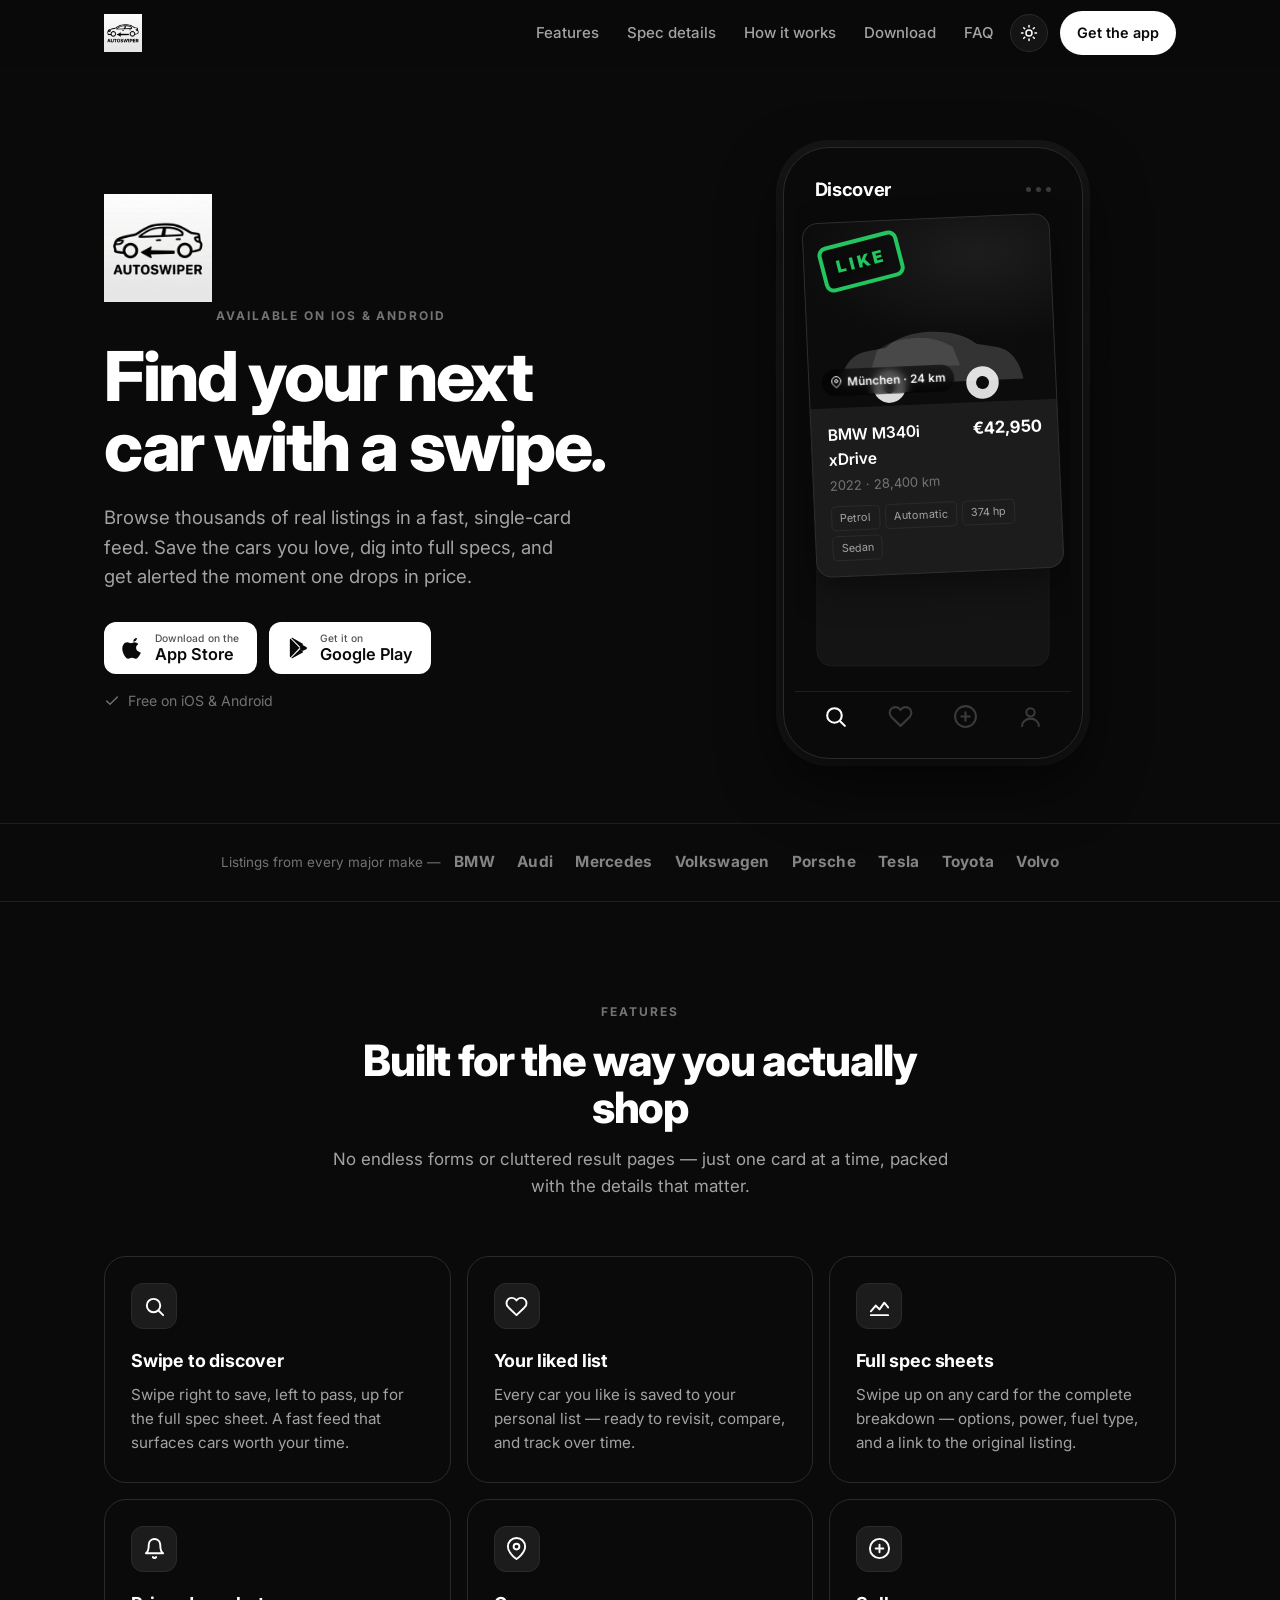
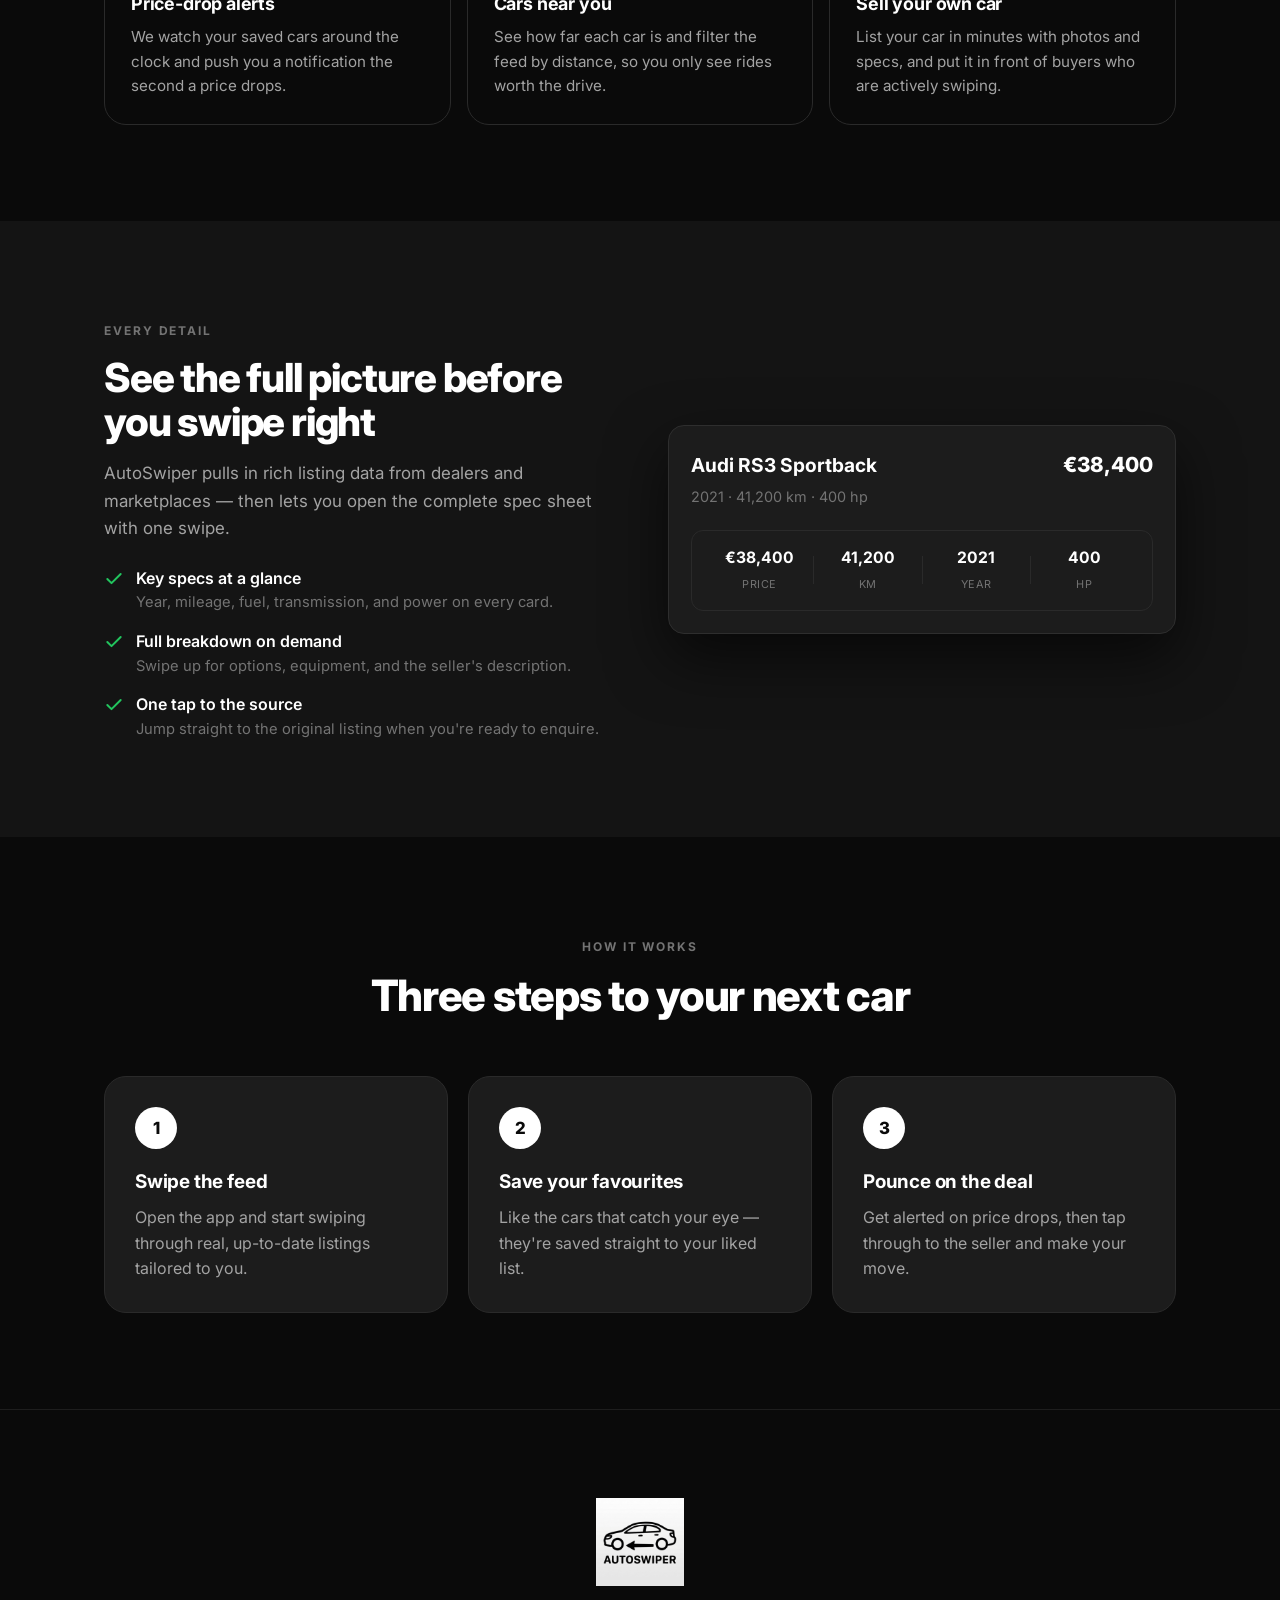
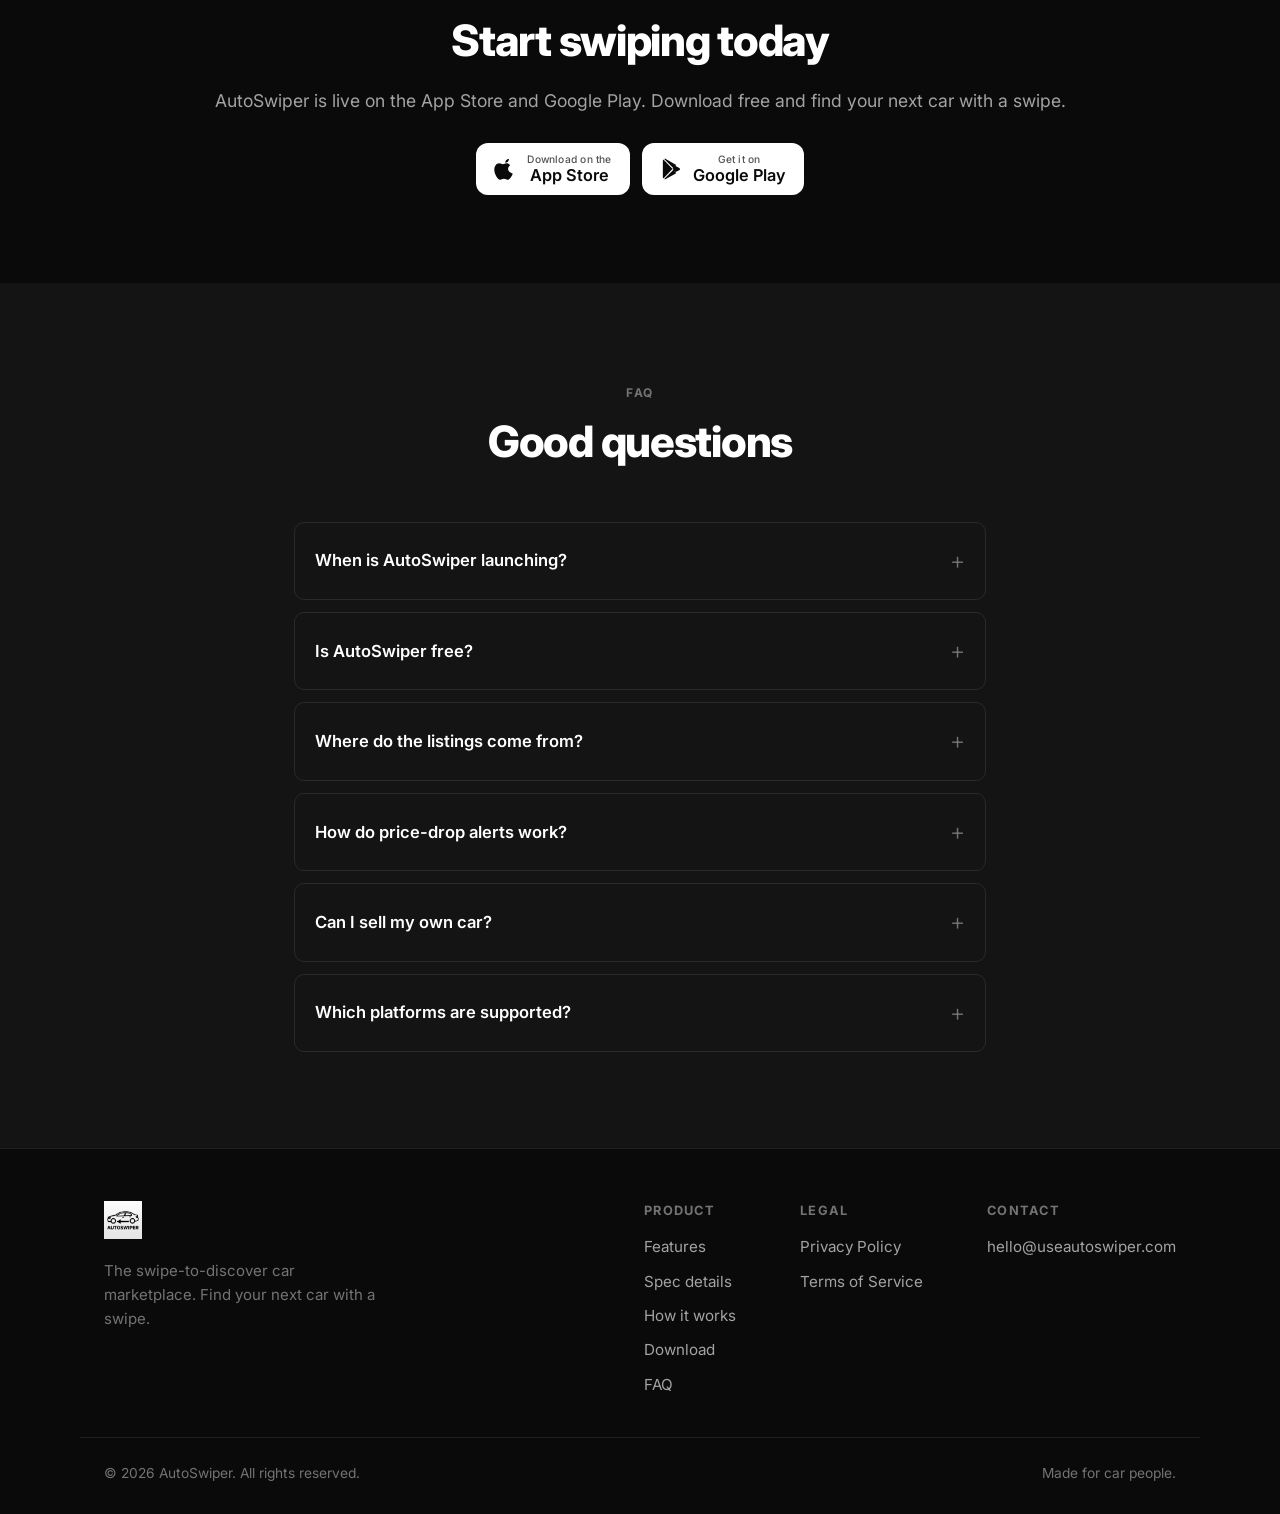
==== commit 02f7fb61: "Link the live App Store listing on the marketing site. Replace coming-soon placeholders with the pub" ====
--- a/index.html
+++ b/index.html
@@ -46,7 +46,7 @@
         <a href="#features">Features</a>
         <a href="#spec-sheet">Spec details</a>
         <a href="#how">How it works</a>
-        <a href="#waitlist">Waitlist</a>
+        <a href="#get">Download</a>
         <a href="#faq">FAQ</a>
       </nav>
       <div class="nav__actions">
@@ -54,7 +54,7 @@
           <svg class="icon-sun" viewBox="0 0 24 24" width="18" height="18" fill="none" stroke="currentColor" stroke-width="2" stroke-linecap="round" stroke-linejoin="round"><circle cx="12" cy="12" r="4"/><path d="M12 2v2M12 20v2M4.93 4.93l1.41 1.41M17.66 17.66l1.41 1.41M2 12h2M20 12h2M6.34 17.66l-1.41 1.41M19.07 4.93l-1.41 1.41"/></svg>
           <svg class="icon-moon" viewBox="0 0 24 24" width="18" height="18" fill="none" stroke="currentColor" stroke-width="2" stroke-linecap="round" stroke-linejoin="round"><path d="M21 12.79A9 9 0 1 1 11.21 3 7 7 0 0 0 21 12.79z"/></svg>
         </button>
-        <a href="#waitlist" class="btn btn--sm btn--primary">Join waitlist</a>
+        <a href="#get" class="btn btn--sm btn--primary">Get the app</a>
       </div>
     </div>
   </header>
@@ -65,7 +65,7 @@
       <div class="container hero__inner">
         <div class="hero__copy">
           <img class="hero__logo" src="assets/logo.png?v=4" alt="AutoSwiper" width="120" height="120" />
-          <span class="eyebrow">Available on Android · iOS coming soon</span>
+          <span class="eyebrow">Available on iOS &amp; Android</span>
           <h1 class="hero__title">Find your next car with a swipe.</h1>
           <p class="hero__sub">
             Browse thousands of real listings in a fast, single-card feed. Save
@@ -73,30 +73,11 @@
             one drops in price.
           </p>
 
-          <form class="waitlist" data-waitlist-form id="waitlist">
-            <div class="waitlist__bar">
-              <input class="waitlist__input" type="email" name="email" placeholder="you@email.com" required autocomplete="email" aria-label="Email address" />
-              <button class="btn btn--primary waitlist__submit" type="submit">Join waitlist</button>
-            </div>
-            <div class="waitlist__meta" role="group" aria-label="Preferred platform">
-              <span class="waitlist__meta-label">Notify me for</span>
-              <div class="waitlist__pills">
-                <label class="waitlist__pill"><input type="radio" name="platform" value="both" checked /><span>Both</span></label>
-                <label class="waitlist__pill"><input type="radio" name="platform" value="ios" /><span>iOS</span></label>
-                <label class="waitlist__pill"><input type="radio" name="platform" value="android" /><span>Android</span></label>
-              </div>
-            </div>
-            <div class="waitlist__hp" hidden>
-              <input type="text" name="company" tabindex="-1" autocomplete="off" />
-            </div>
-            <p class="waitlist__status" data-waitlist-status hidden></p>
-          </form>
-
           <div class="badges" id="get">
-            <div class="store-badge store-badge--soon">
+            <a class="store-badge" data-app-store-link href="https://apps.apple.com/us/app/autoswiper/id6783497859" target="_blank" rel="noopener noreferrer">
               <svg viewBox="0 0 24 24" width="22" height="22" aria-hidden="true"><path fill="currentColor" d="M16.36 1c.05 1.06-.38 2.1-1.07 2.85-.7.78-1.85 1.37-2.97 1.28-.06-1.04.41-2.12 1.08-2.83C14.08 1.5 15.32.95 16.36 1zM20.5 17.2c-.55 1.27-.82 1.84-1.53 2.96-.99 1.57-2.39 3.53-4.12 3.54-1.54.01-1.93-1-4.02-.99-2.09.01-2.52 1.01-4.06.99-1.73-.02-3.05-1.78-4.04-3.35C-.06 16.1-.36 11.04 1.43 8.34c1.07-1.6 2.76-2.54 4.35-2.54 1.62 0 2.64 1.04 3.98 1.04 1.3 0 2.09-1.04 3.97-1.04 1.42 0 2.92.78 3.99 2.12-3.5 1.92-2.93 6.92.78 8.28z"/></svg>
-              <span><small>App Store</small>Coming soon</span>
-            </div>
+              <span><small>Download on the</small>App Store</span>
+            </a>
             <a class="store-badge" data-play-store-link href="https://play.google.com/store/apps/details?id=com.autoswipe" target="_blank" rel="noopener noreferrer">
               <svg viewBox="0 0 24 24" width="22" height="22" aria-hidden="true"><path fill="currentColor" d="M3.6 1.8c-.3.3-.5.8-.5 1.4v17.6c0 .6.2 1.1.5 1.4l.1.1L13.5 12v-.2L3.7 1.7l-.1.1zM17 15.3l-3.3-3.3v-.2L17 8.7l.1.1 3.9 2.2c1.1.6 1.1 1.7 0 2.4L17 15.3zM14.7 12.8 4.6 22.9c.4.4 1 .4 1.7.1l11.4-6.5-3-3.7zM6.3 1L17.7 7.5l-3 3.7L4.6 1.1c.5-.4 1.2-.4 1.7-.1z"/></svg>
               <span><small>Get it on</small>Google Play</span>
@@ -104,7 +85,7 @@
           </div>
           <p class="hero__note">
             <svg viewBox="0 0 24 24" fill="none" stroke="currentColor" stroke-width="2" stroke-linecap="round" stroke-linejoin="round"><path d="M20 6L9 17l-5-5"/></svg>
-            Free on Google Play · iOS coming soon
+            Free on iOS &amp; Android
           </p>
         </div>
 
@@ -282,34 +263,16 @@
     </section>
 
     <!-- ===== CTA ===== -->
-    <section class="cta" id="waitlist-bottom">
+    <section class="cta" id="download">
       <div class="container">
         <img class="cta__logo" src="assets/logo.png?v=4" alt="" width="88" height="88" aria-hidden="true" />
-        <h2>Be first to swipe</h2>
-        <p>AutoSwiper is live on Android and coming soon to iOS. Join the waitlist and we'll notify you on App Store launch day.</p>
-        <form class="waitlist waitlist--centered" data-waitlist-form>
-          <div class="waitlist__bar">
-            <input class="waitlist__input" type="email" name="email" placeholder="you@email.com" required autocomplete="email" aria-label="Email address" />
-            <button class="btn btn--primary waitlist__submit" type="submit">Join waitlist</button>
-          </div>
-          <div class="waitlist__meta" role="group" aria-label="Preferred platform">
-            <span class="waitlist__meta-label">Notify me for</span>
-            <div class="waitlist__pills">
-              <label class="waitlist__pill"><input type="radio" name="platform" value="both" checked /><span>Both</span></label>
-              <label class="waitlist__pill"><input type="radio" name="platform" value="ios" /><span>iOS</span></label>
-              <label class="waitlist__pill"><input type="radio" name="platform" value="android" /><span>Android</span></label>
-            </div>
-          </div>
-          <div class="waitlist__hp" hidden>
-            <input type="text" name="company" tabindex="-1" autocomplete="off" />
-          </div>
-          <p class="waitlist__status" data-waitlist-status hidden></p>
-        </form>
+        <h2>Start swiping today</h2>
+        <p>AutoSwiper is live on the App Store and Google Play. Download free and find your next car with a swipe.</p>
         <div class="badges">
-          <div class="store-badge store-badge--soon">
+          <a class="store-badge" data-app-store-link href="https://apps.apple.com/us/app/autoswiper/id6783497859" target="_blank" rel="noopener noreferrer">
             <svg viewBox="0 0 24 24" width="22" height="22" aria-hidden="true"><path fill="currentColor" d="M16.36 1c.05 1.06-.38 2.1-1.07 2.85-.7.78-1.85 1.37-2.97 1.28-.06-1.04.41-2.12 1.08-2.83C14.08 1.5 15.32.95 16.36 1zM20.5 17.2c-.55 1.27-.82 1.84-1.53 2.96-.99 1.57-2.39 3.53-4.12 3.54-1.54.01-1.93-1-4.02-.99-2.09.01-2.52 1.01-4.06.99-1.73-.02-3.05-1.78-4.04-3.35C-.06 16.1-.36 11.04 1.43 8.34c1.07-1.6 2.76-2.54 4.35-2.54 1.62 0 2.64 1.04 3.98 1.04 1.3 0 2.09-1.04 3.97-1.04 1.42 0 2.92.78 3.99 2.12-3.5 1.92-2.93 6.92.78 8.28z"/></svg>
-            <span><small>App Store</small>Coming soon</span>
-          </div>
+            <span><small>Download on the</small>App Store</span>
+          </a>
           <a class="store-badge" data-play-store-link href="https://play.google.com/store/apps/details?id=com.autoswipe" target="_blank" rel="noopener noreferrer">
             <svg viewBox="0 0 24 24" width="22" height="22" aria-hidden="true"><path fill="currentColor" d="M3.6 1.8c-.3.3-.5.8-.5 1.4v17.6c0 .6.2 1.1.5 1.4l.1.1L13.5 12v-.2L3.7 1.7l-.1.1zM17 15.3l-3.3-3.3v-.2L17 8.7l.1.1 3.9 2.2c1.1.6 1.1 1.7 0 2.4L17 15.3zM14.7 12.8 4.6 22.9c.4.4 1 .4 1.7.1l11.4-6.5-3-3.7zM6.3 1L17.7 7.5l-3 3.7L4.6 1.1c.5-.4 1.2-.4 1.7-.1z"/></svg>
             <span><small>Get it on</small>Google Play</span>
@@ -328,7 +291,7 @@
         <div class="faq">
           <details class="faq__item">
             <summary>When is AutoSwiper launching?</summary>
-            <p>We're putting the finishing touches on the app now. Join the waitlist above and we'll email you the moment it's live on the App Store and Google Play.</p>
+            <p>AutoSwiper is available now on the <a href="https://apps.apple.com/us/app/autoswiper/id6783497859" target="_blank" rel="noopener noreferrer">App Store</a> and <a href="https://play.google.com/store/apps/details?id=com.autoswipe" target="_blank" rel="noopener noreferrer">Google Play</a>.</p>
           </details>
           <details class="faq__item">
             <summary>Is AutoSwiper free?</summary>
@@ -348,7 +311,7 @@
           </details>
           <details class="faq__item">
             <summary>Which platforms are supported?</summary>
-            <p>AutoSwiper is coming soon to both iOS and Android. Join the waitlist to get notified on launch day.</p>
+            <p>AutoSwiper is available on both iOS and Android. Download it from the App Store or Google Play.</p>
           </details>
         </div>
       </div>
@@ -370,7 +333,7 @@
           <a href="#features">Features</a>
           <a href="#spec-sheet">Spec details</a>
           <a href="#how">How it works</a>
-          <a href="#waitlist">Waitlist</a>
+          <a href="#get">Download</a>
           <a href="#faq">FAQ</a>
         </div>
         <div class="footer__col">
@@ -392,6 +355,5 @@
 
   <script src="assets/config.js"></script>
   <script src="assets/main.js"></script>
-  <script src="assets/waitlist.js"></script>
 </body>
 </html>
